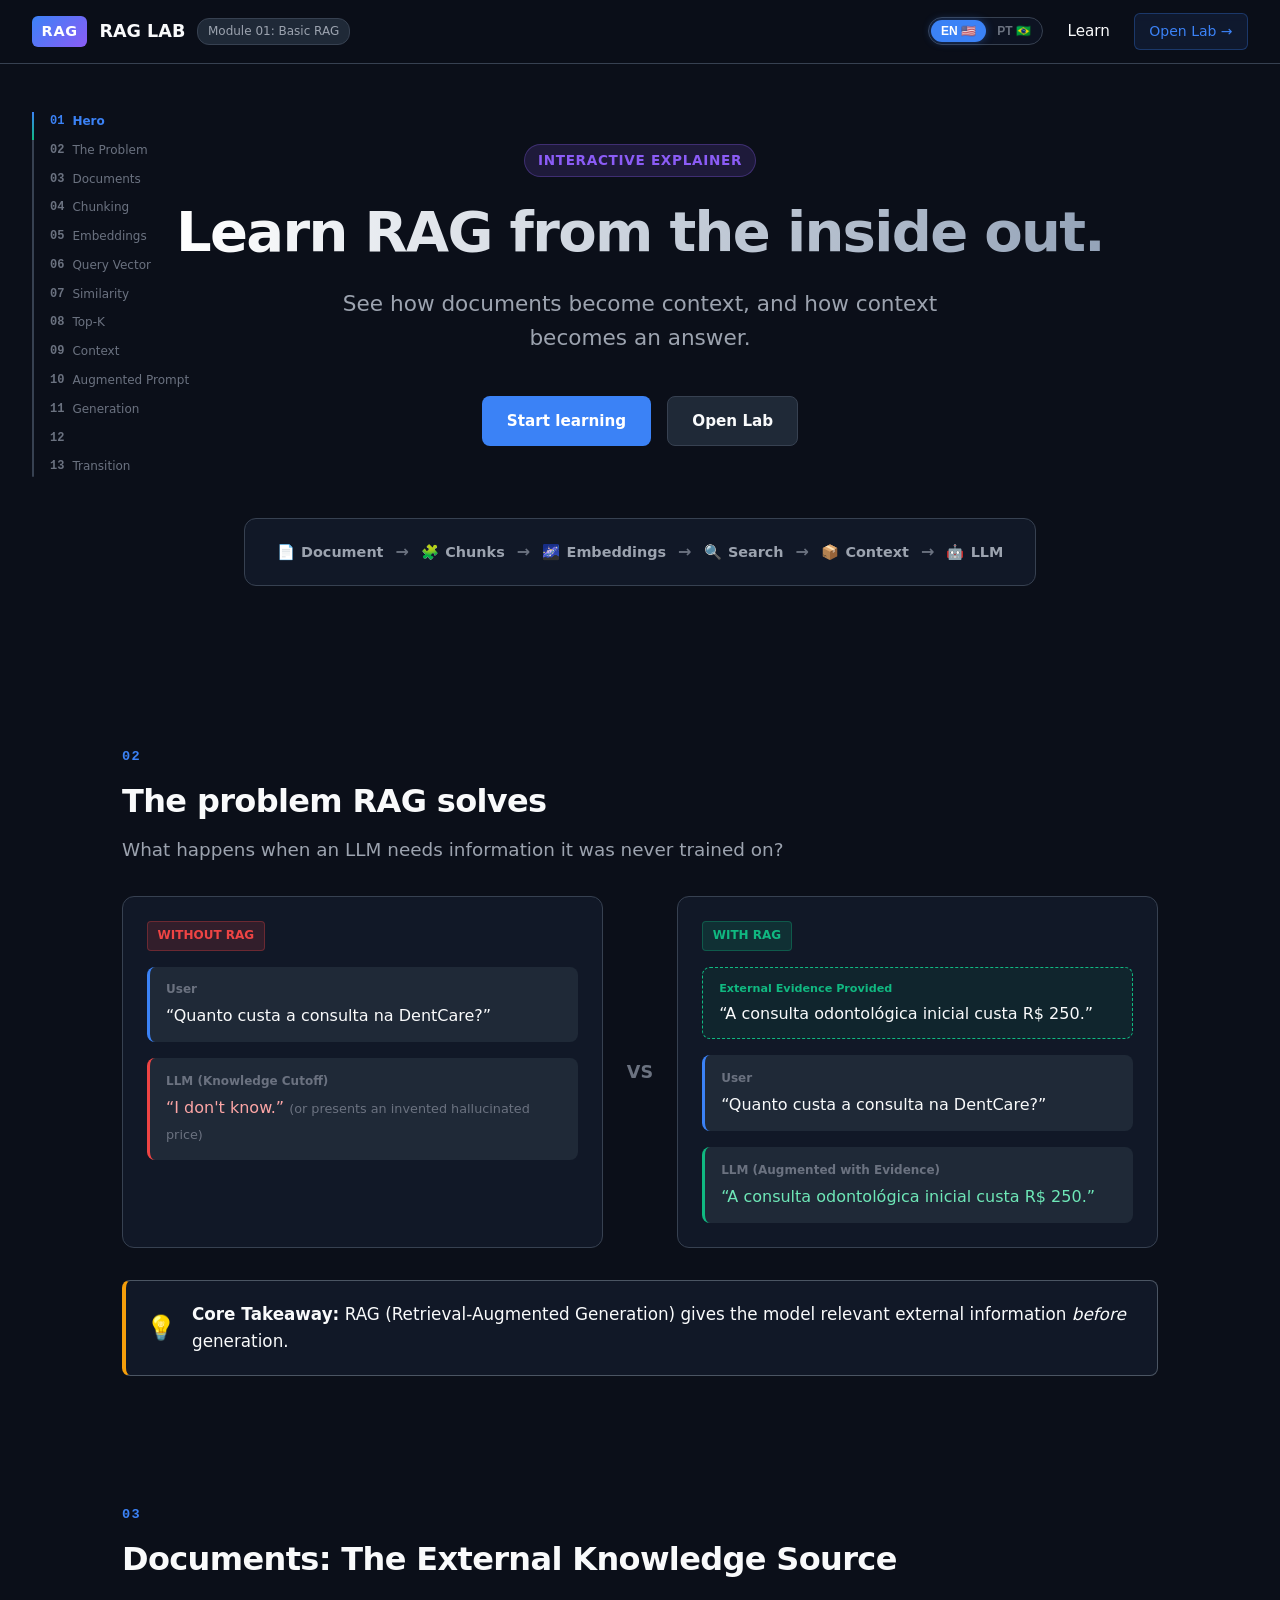
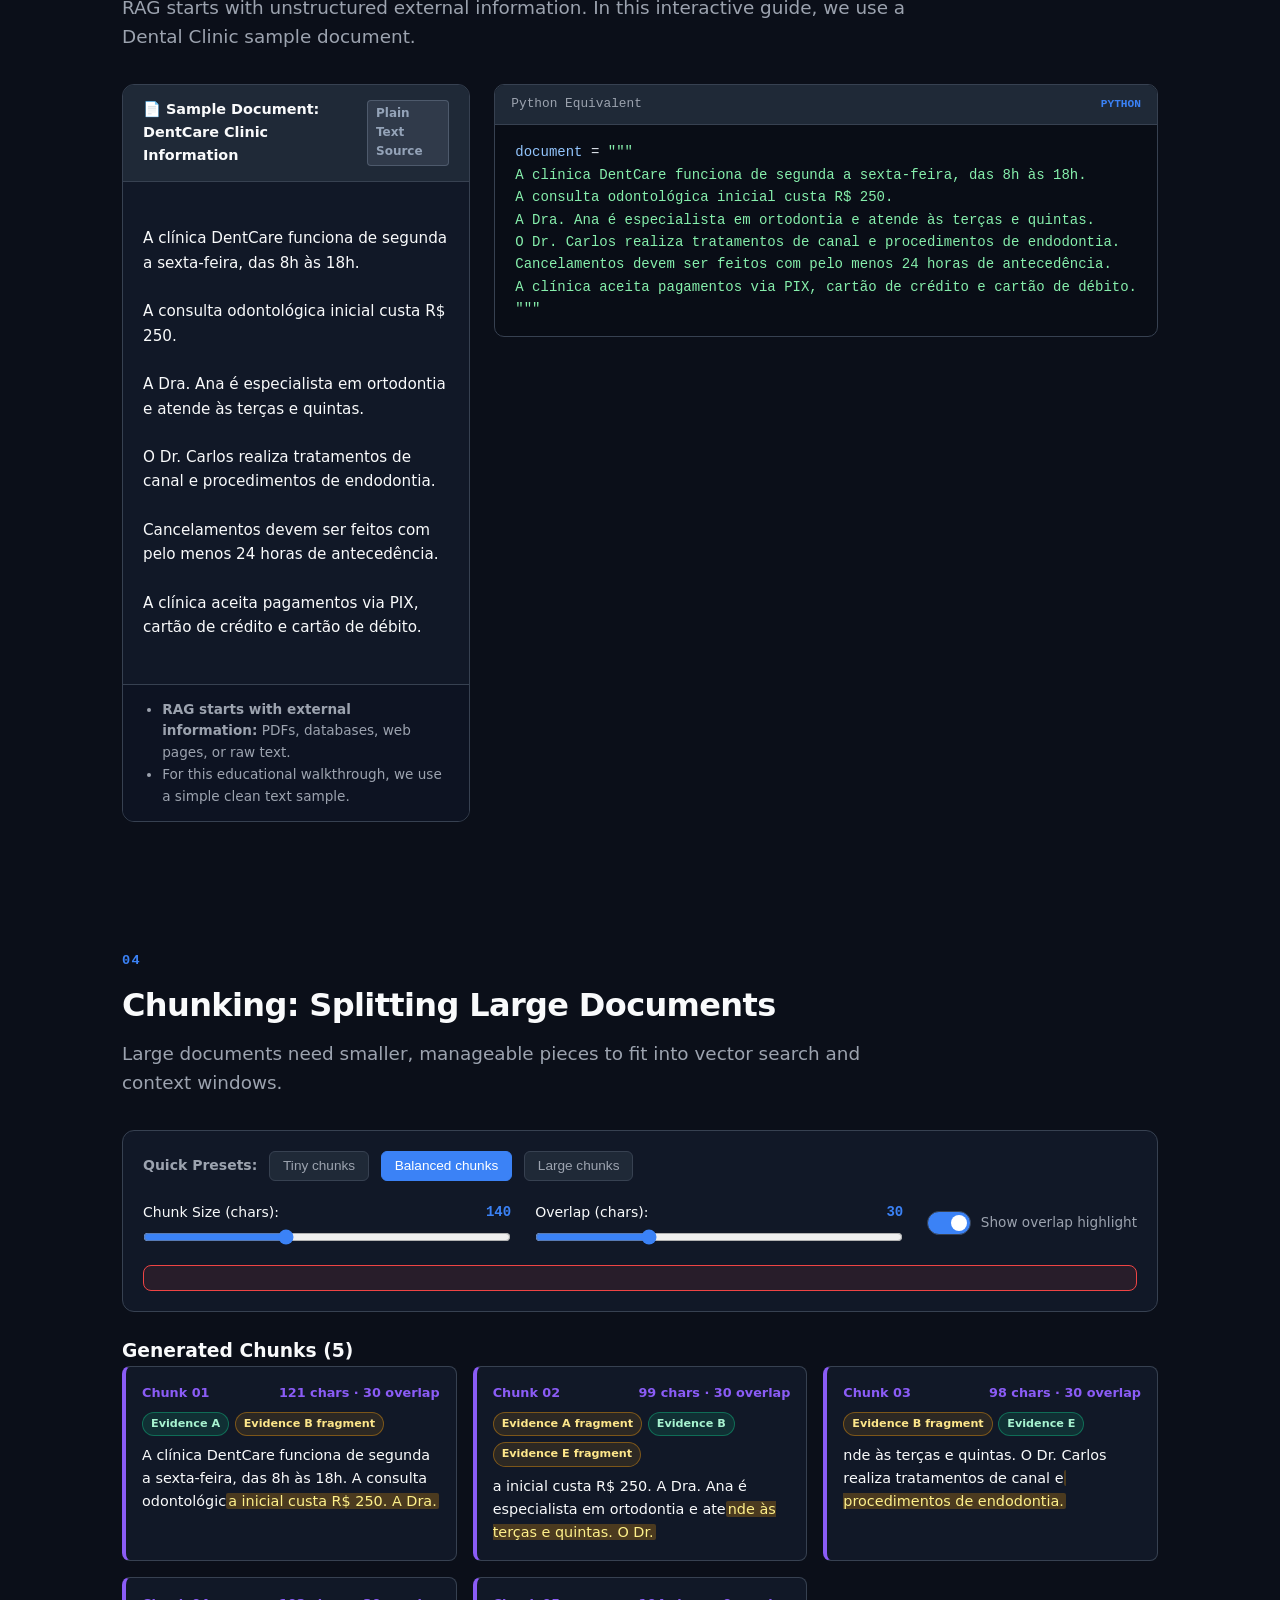
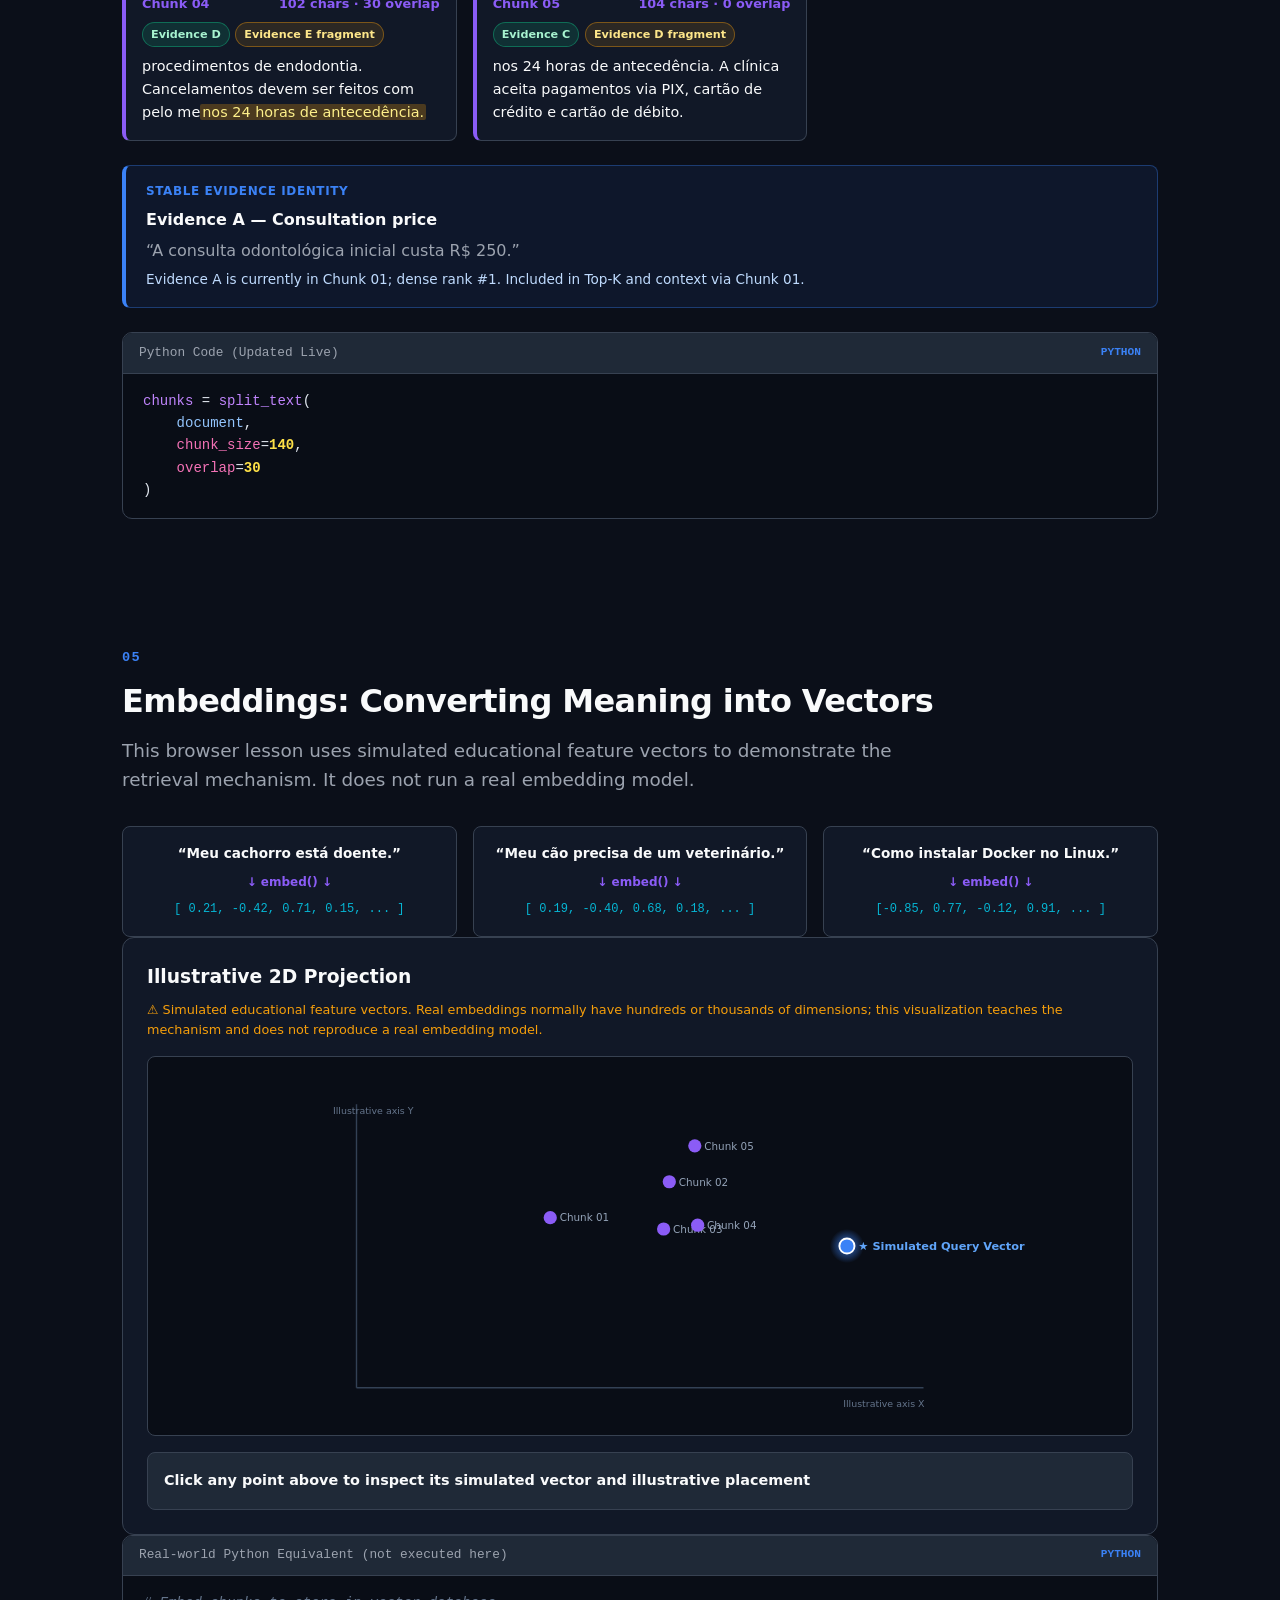
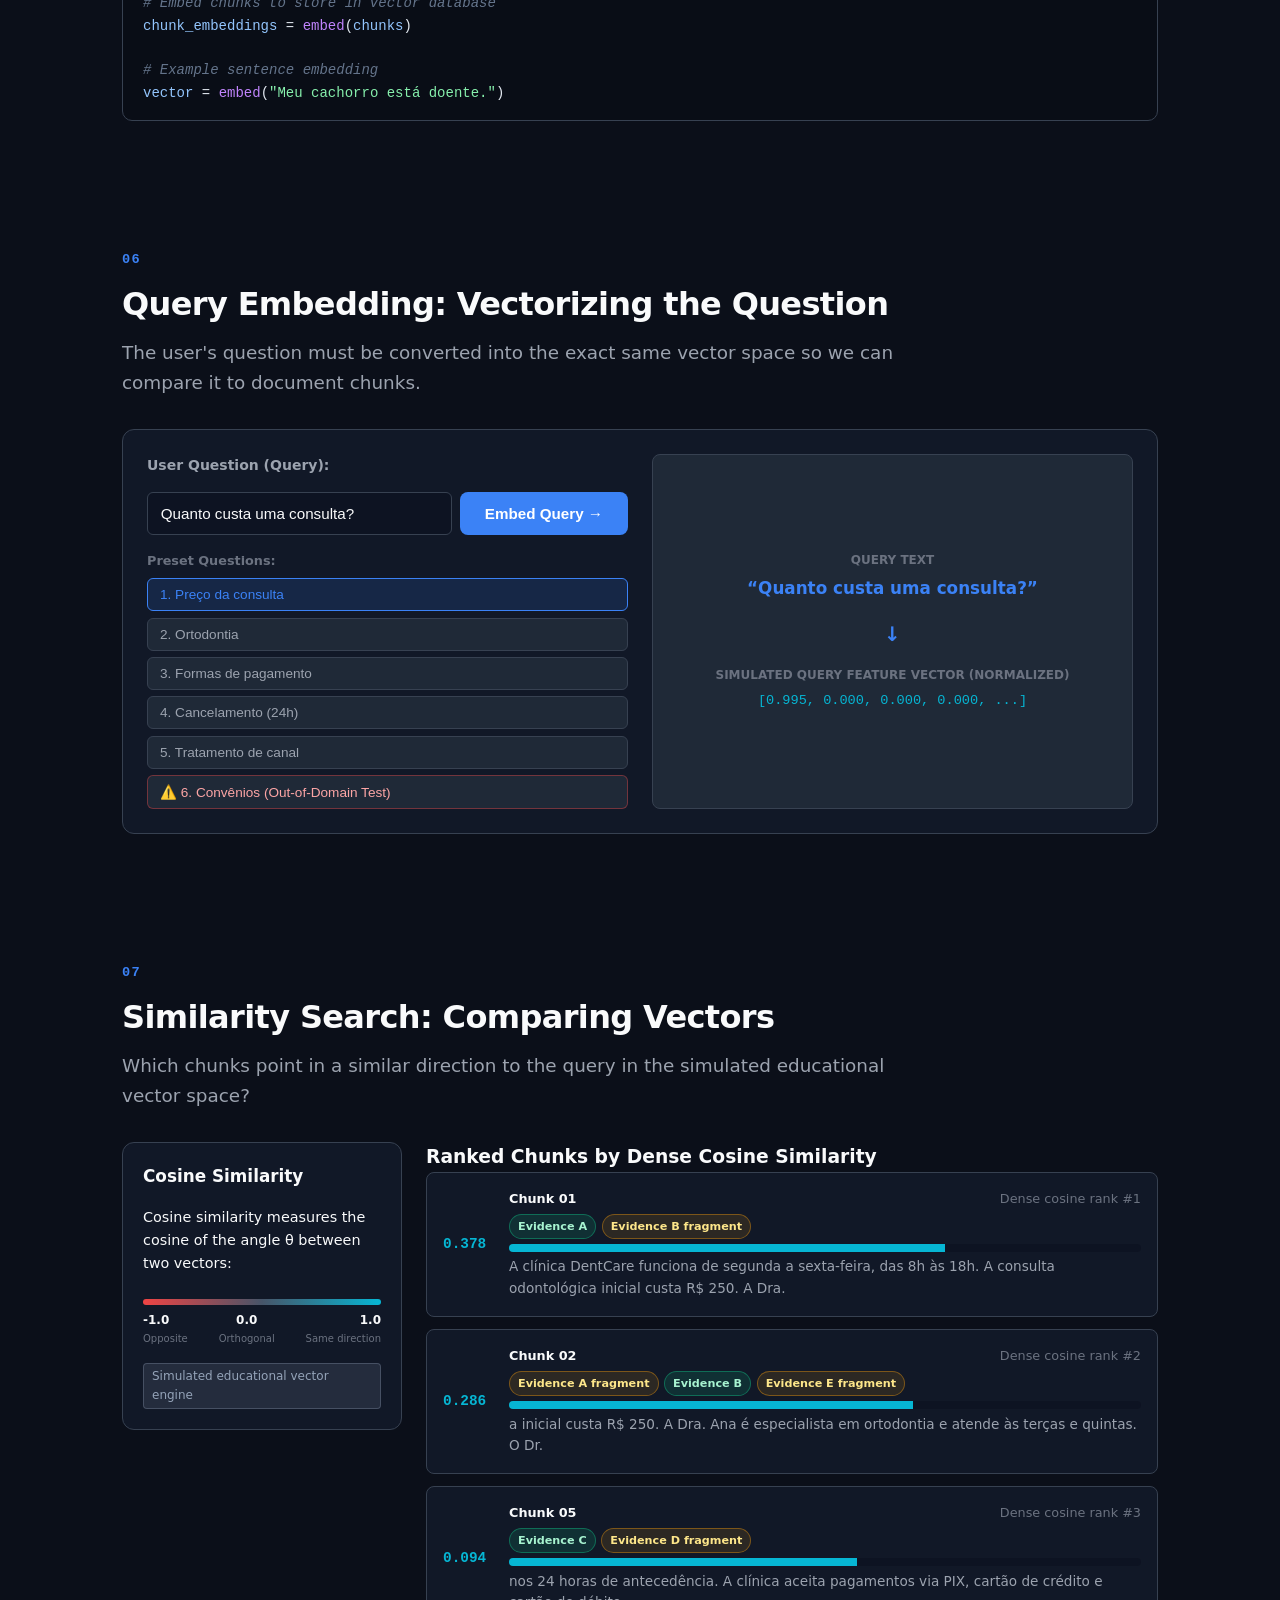
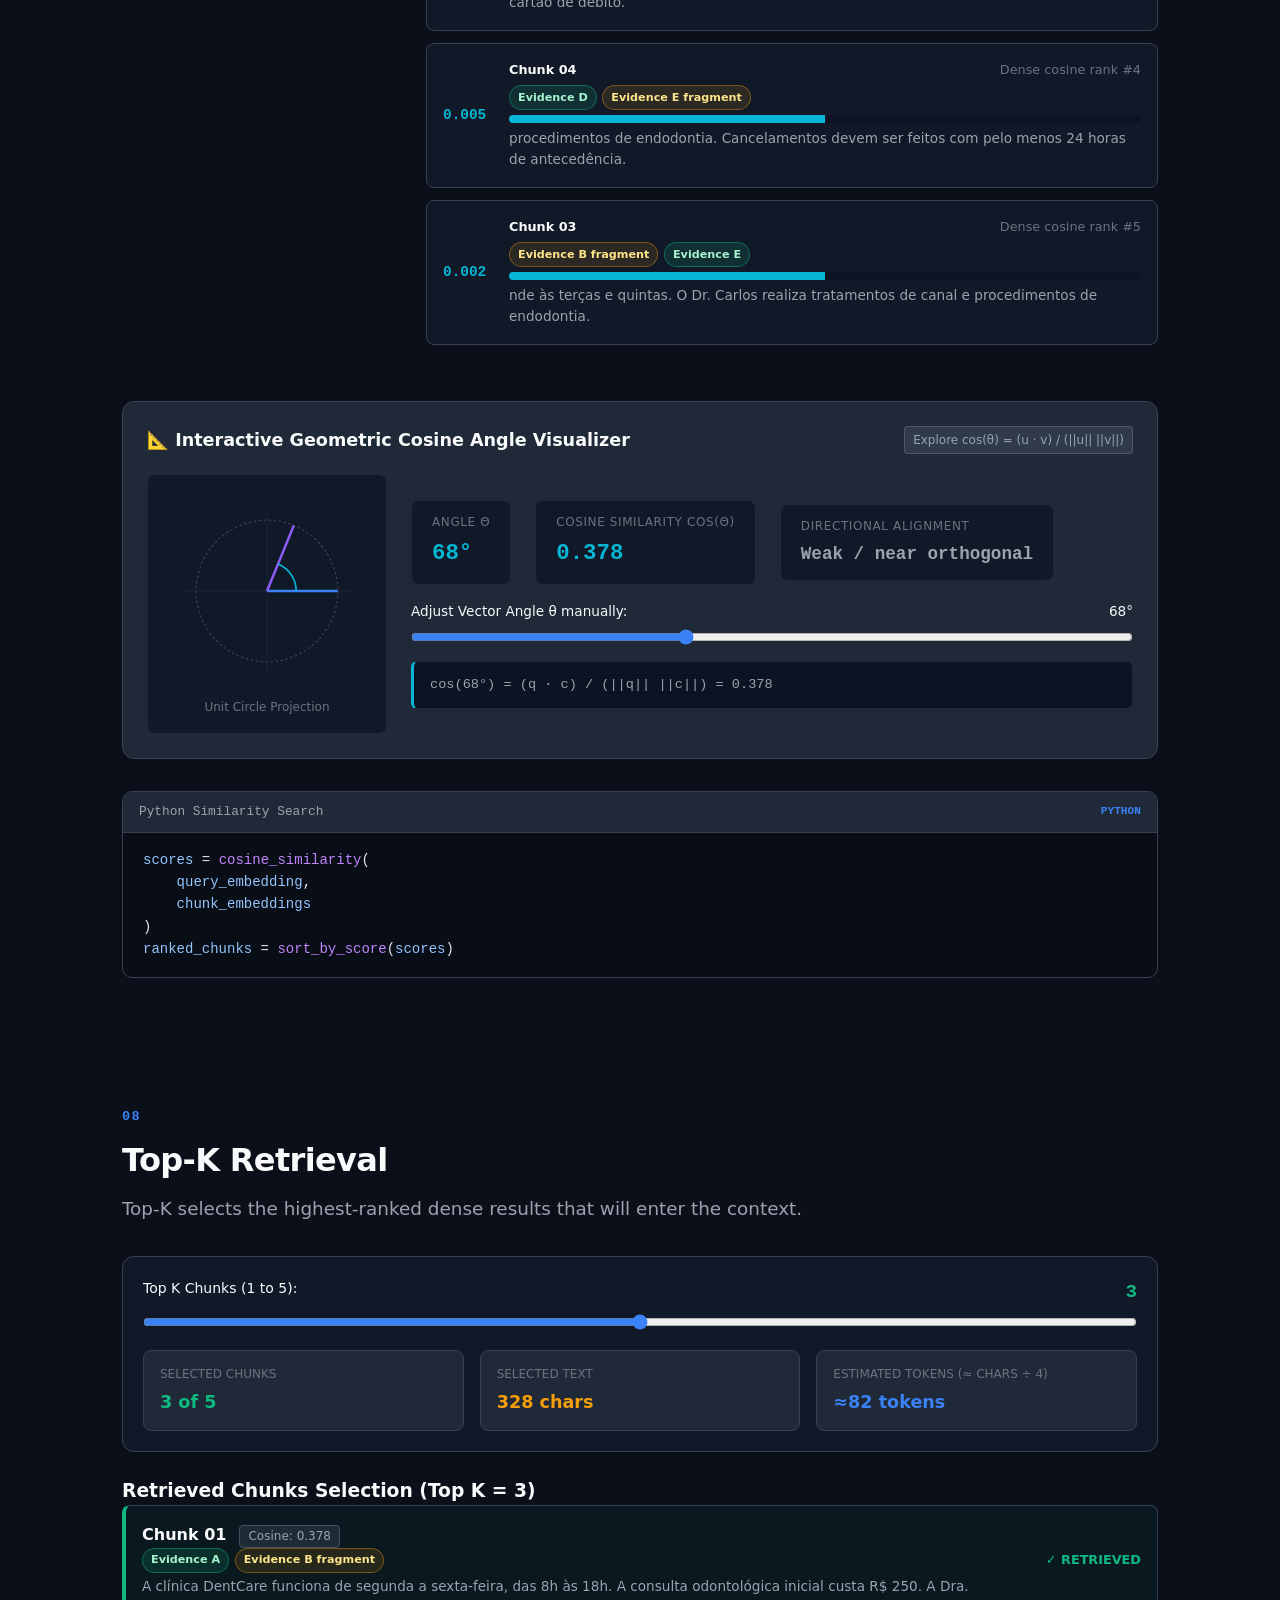
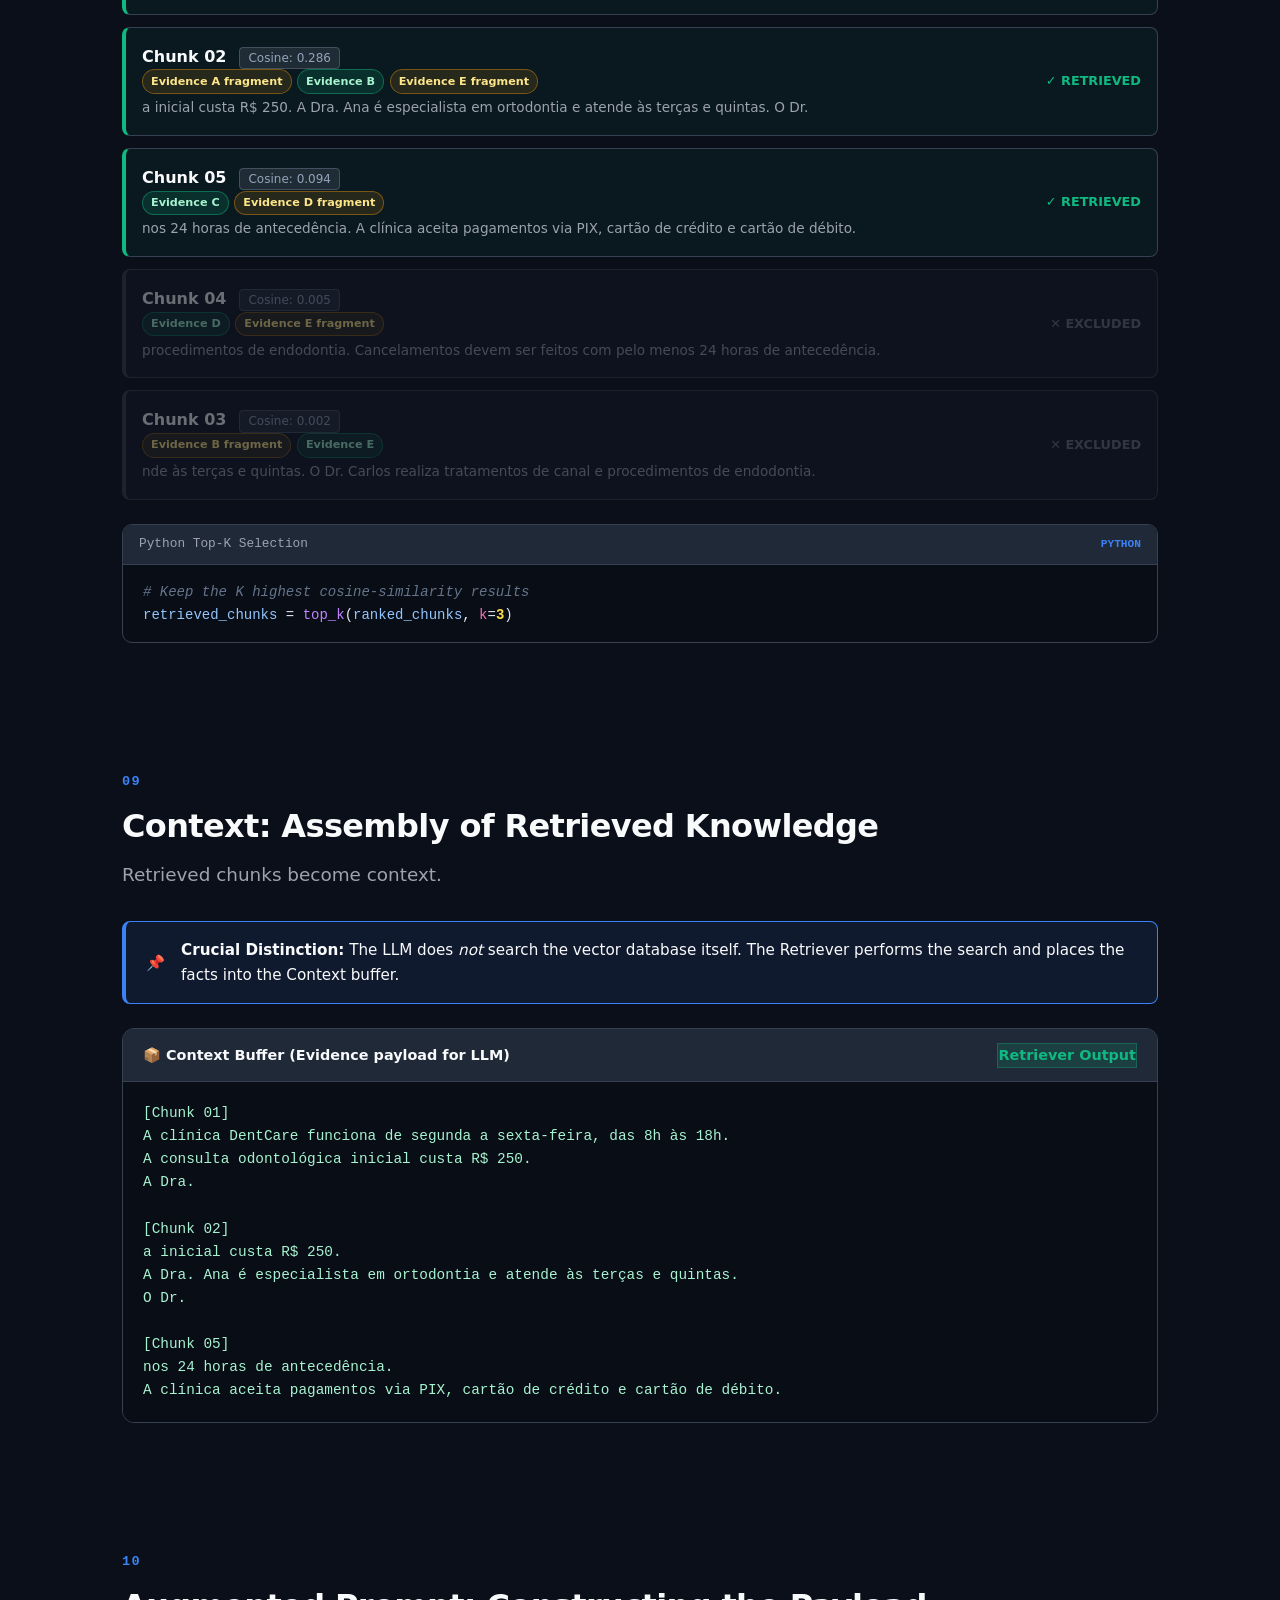
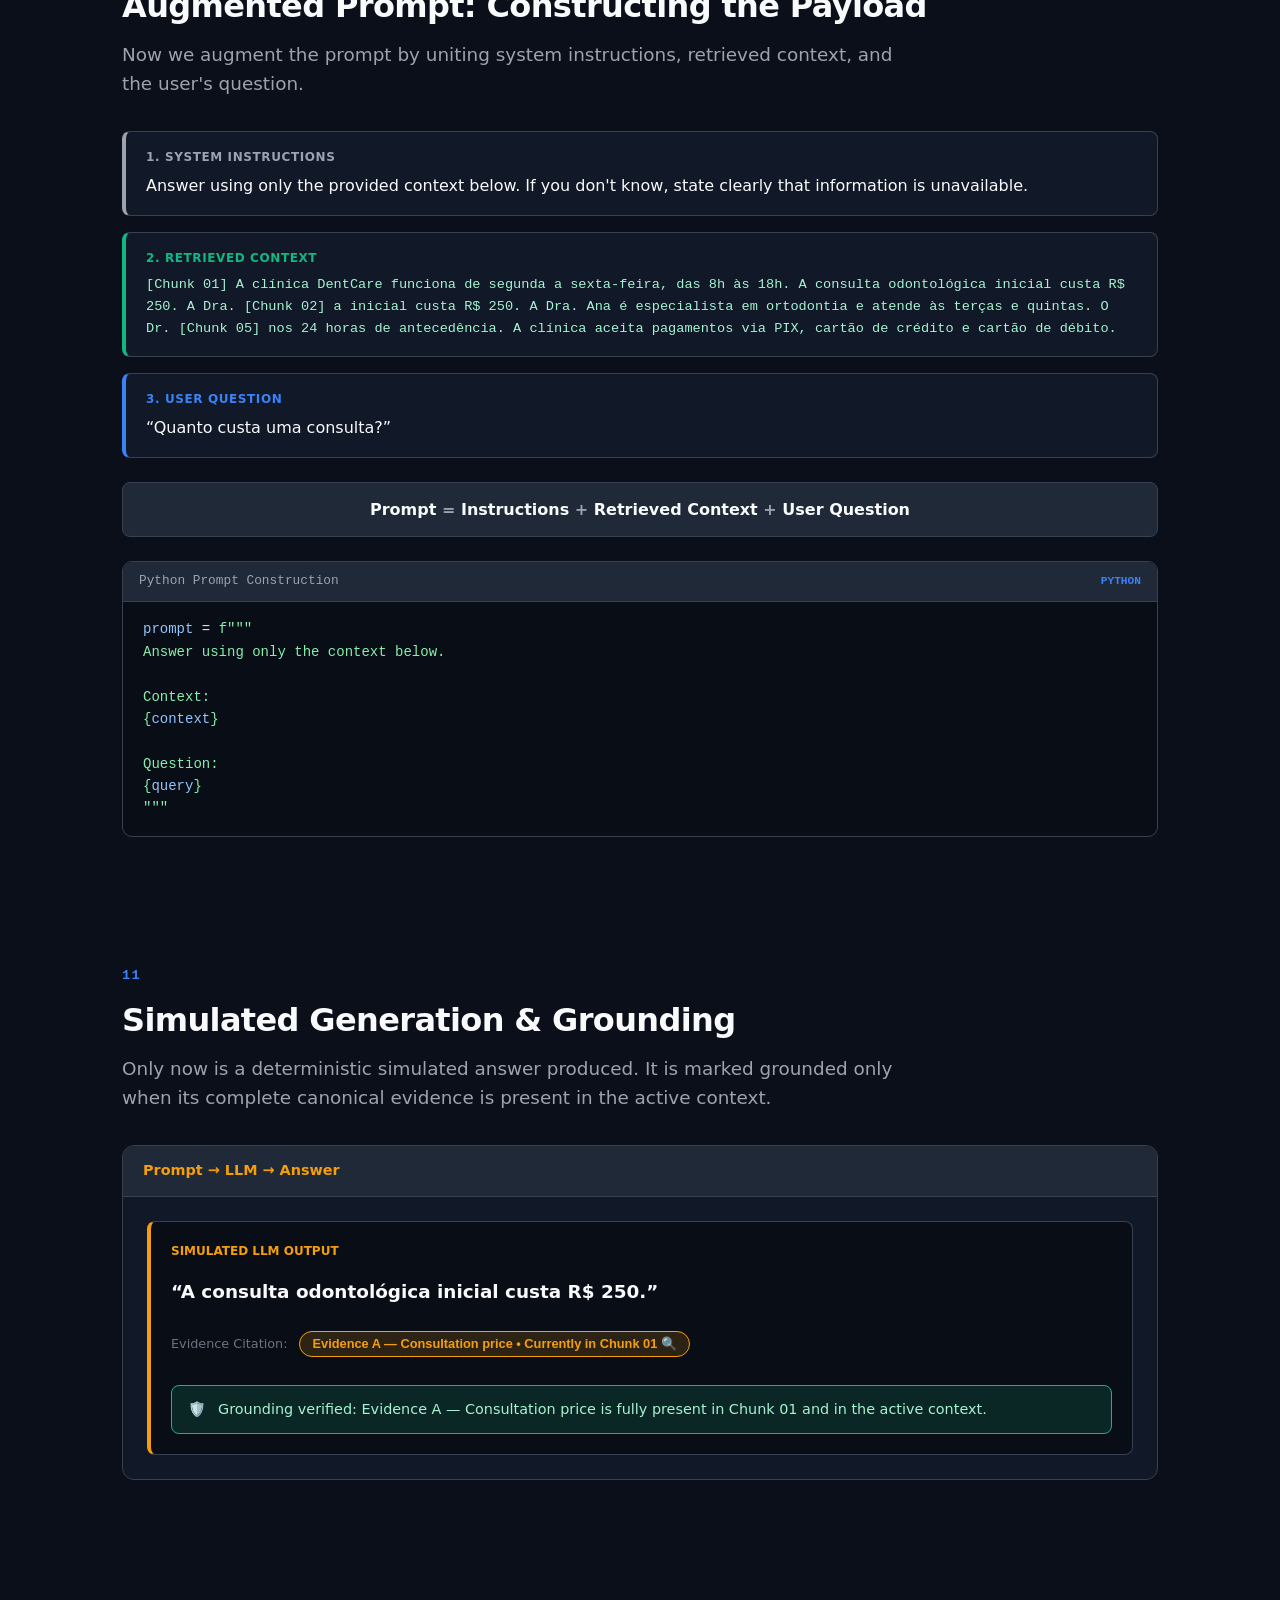
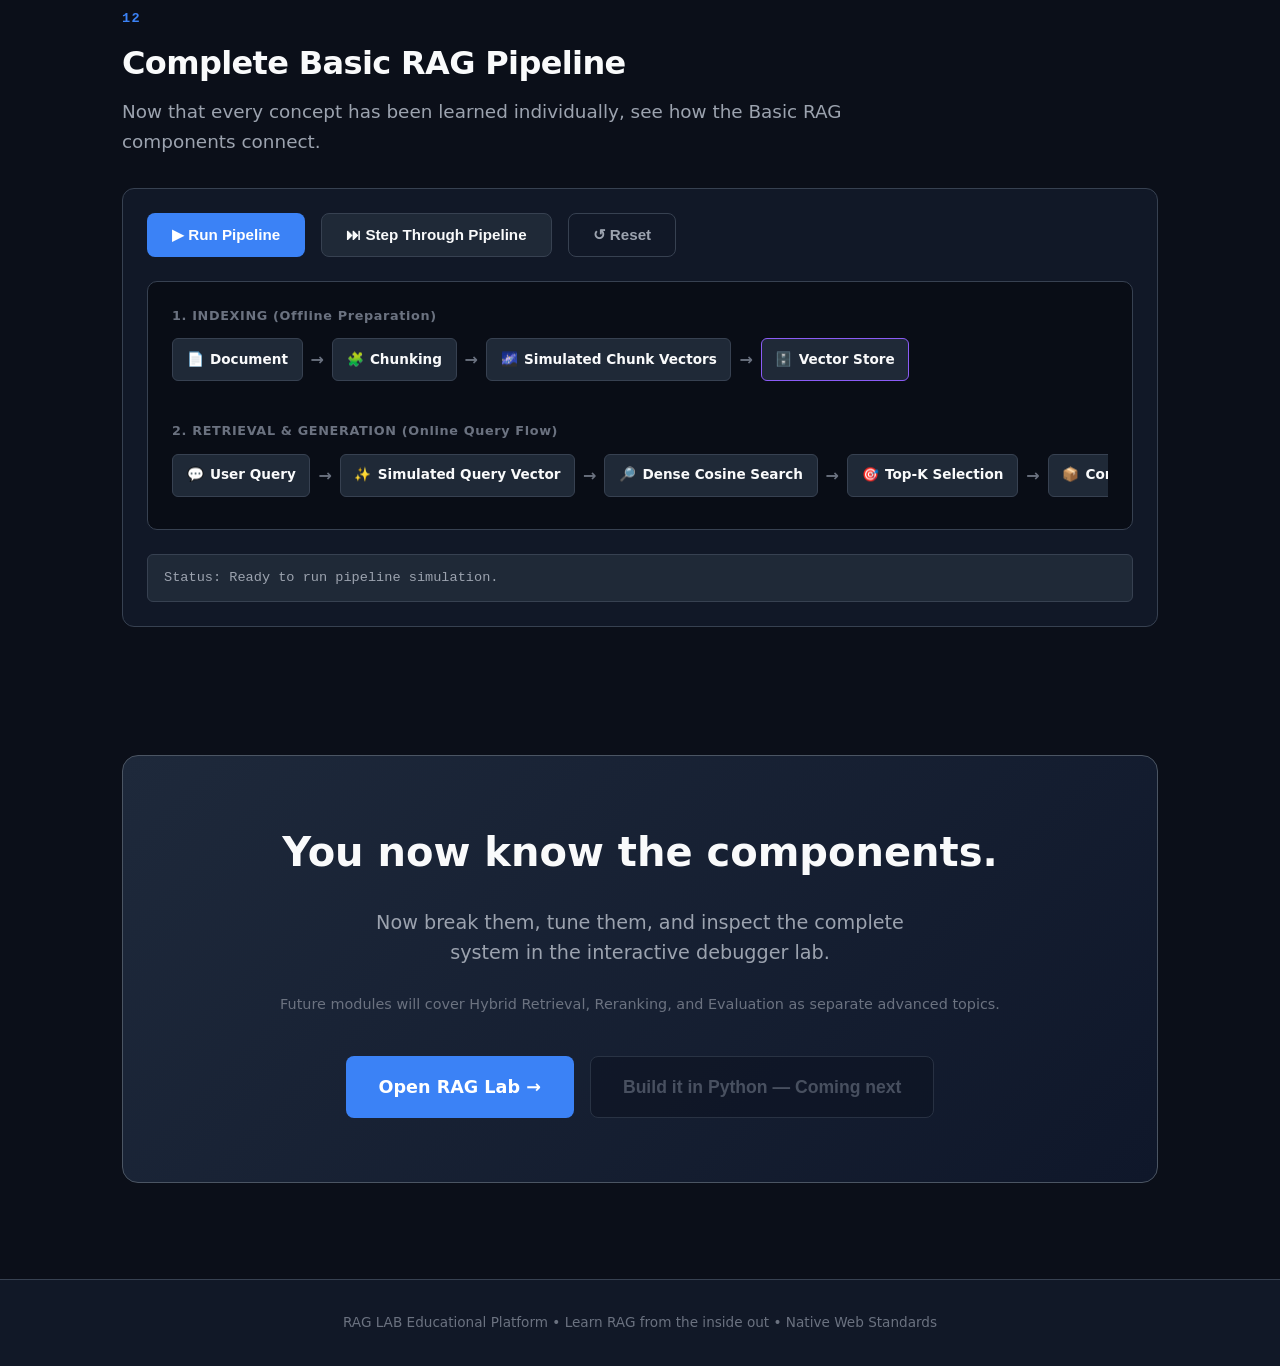
==== index.html @ 00829641 "v0.1" ====
<!DOCTYPE html>
<html lang="en">
<head>
  <meta charset="UTF-8">
  <meta name="viewport" content="width=device-width, initial-scale=1.0">
  <title>Learn RAG - Interactive Visual Textbook</title>
  <link rel="stylesheet" href="styles.css">
</head>
<body>
  <!-- Header / Navigation -->
  <header class="navbar">
    <div class="nav-container">
      <div class="nav-brand">
        <div class="brand-logo">RAG</div>
        <span class="brand-name">RAG LAB</span>
        <span class="module-badge">Module 01: Basic RAG</span>
      </div>
      <nav class="nav-links">
        <div class="lang-switcher" aria-label="Language Switcher">
          <button class="lang-btn active" id="lang-en" title="English" aria-pressed="true">EN 🇺🇸</button>
          <button class="lang-btn" id="lang-pt" title="Português" aria-pressed="false">PT 🇧🇷</button>
        </div>
        <a href="#hero" class="nav-link active">Learn</a>
        <a href="v1/index.html" class="nav-link nav-lab-btn">Open Lab →</a>
      </nav>
    </div>
  </header>

  <!-- Sticky Sidebar Progress Bar -->
  <aside class="sticky-progress" aria-label="Progresso da Leitura">
    <div class="progress-track">
      <div class="progress-fill" id="progress-fill"></div>
    </div>
    <ul class="progress-nav">
      <li><a href="#hero" data-section="hero" class="progress-dot"><span class="dot-num">01</span><span class="dot-label">Hero</span></a></li>
      <li><a href="#problem" data-section="problem" class="progress-dot"><span class="dot-num">02</span><span class="dot-label">The Problem</span></a></li>
      <li><a href="#documents" data-section="documents" class="progress-dot"><span class="dot-num">03</span><span class="dot-label">Documents</span></a></li>
      <li><a href="#chunking" data-section="chunking" class="progress-dot"><span class="dot-num">04</span><span class="dot-label">Chunking</span></a></li>
      <li><a href="#embeddings" data-section="embeddings" class="progress-dot"><span class="dot-num">05</span><span class="dot-label">Embeddings</span></a></li>
      <li><a href="#query-embedding" data-section="query-embedding" class="progress-dot"><span class="dot-num">06</span><span class="dot-label">Query Vector</span></a></li>
      <li><a href="#similarity" data-section="similarity" class="progress-dot"><span class="dot-num">07</span><span class="dot-label">Similarity</span></a></li>
      <li><a href="#top-k" data-section="top-k" class="progress-dot"><span class="dot-num">08</span><span class="dot-label">Top-K</span></a></li>
      <li><a href="#context" data-section="context" class="progress-dot"><span class="dot-num">09</span><span class="dot-label">Context</span></a></li>
      <li><a href="#prompt" data-section="prompt" class="progress-dot"><span class="dot-num">10</span><span class="dot-label">Augmented Prompt</span></a></li>
      <li><a href="#generation" data-section="generation" class="progress-dot"><span class="dot-num">11</span><span class="dot-label">Generation</span></a></li>
      <li><a href="#pipeline" data-section="pipeline" class="progress-dot"><span class="dot-num">12</span><span class="dot-label">Full Pipeline</span></a></li>
      <li><a href="#transition" data-section="transition" class="progress-dot"><span class="dot-num">13</span><span class="dot-label">Transition</span></a></li>
    </ul>
  </aside>

  <!-- Main Content Flow -->
  <main class="content-wrapper">

    <!-- 1. HERO -->
    <section id="hero" class="section hero-section">
      <div class="hero-content">
        <span class="section-tag">Interactive Explainer</span>
        <h1 class="hero-title">Learn RAG from the inside out.</h1>
        <p class="hero-subtitle">See how documents become context, and how context becomes an answer.</p>

        <div class="hero-actions">
          <a href="#problem" class="btn btn-primary">Start learning</a>
          <a href="v1/index.html" class="btn btn-secondary">Open Lab</a>
        </div>

        <!-- High-level flow preview -->
        <div class="hero-flow-preview">
          <div class="flow-step"><span class="step-icon">📄</span> Document</div>
          <div class="flow-arrow">→</div>
          <div class="flow-step"><span class="step-icon">🧩</span> Chunks</div>
          <div class="flow-arrow">→</div>
          <div class="flow-step"><span class="step-icon">🌌</span> Embeddings</div>
          <div class="flow-arrow">→</div>
          <div class="flow-step"><span class="step-icon">🔍</span> Search</div>
          <div class="flow-arrow">→</div>
          <div class="flow-step"><span class="step-icon">📦</span> Context</div>
          <div class="flow-arrow">→</div>
          <div class="flow-step"><span class="step-icon">🤖</span> LLM</div>
        </div>
      </div>
    </section>

    <!-- 2. THE PROBLEM RAG SOLVES -->
    <section id="problem" class="section">
      <div class="section-header">
        <span class="step-number">02</span>
        <h2>The problem RAG solves</h2>
        <p class="section-intro">What happens when an LLM needs information it was never trained on?</p>
      </div>

      <div class="interactive-comparison">
        <div class="comparison-card without-rag">
          <div class="card-badge badge-red">Without RAG</div>
          <div class="chat-bubble user-bubble">
            <span class="bubble-role">User</span>
            <p>“Quanto custa a consulta na DentCare?”</p>
          </div>
          <div class="chat-bubble ai-bubble error-state">
            <span class="bubble-role">LLM (Knowledge Cutoff)</span>
            <p>“I don't know.” <span class="subtext">(or presents an invented hallucinated price)</span></p>
          </div>
        </div>

        <div class="comparison-divider">VS</div>

        <div class="comparison-card with-rag">
          <div class="card-badge badge-green">With RAG</div>
          <div class="evidence-box">
            <span class="evidence-tag">External Evidence Provided</span>
            <p>“A consulta odontológica inicial custa R$ 250.”</p>
          </div>
          <div class="chat-bubble user-bubble">
            <span class="bubble-role">User</span>
            <p>“Quanto custa a consulta na DentCare?”</p>
          </div>
          <div class="chat-bubble ai-bubble success-state">
            <span class="bubble-role">LLM (Augmented with Evidence)</span>
            <p>“A consulta odontológica inicial custa R$ 250.”</p>
          </div>
        </div>
      </div>

      <div class="takeaway-banner">
        <span class="takeaway-icon">💡</span>
        <p><strong>Core Takeaway:</strong> RAG (Retrieval-Augmented Generation) gives the model relevant external information <em>before</em> generation.</p>
      </div>
    </section>

    <!-- 3. DOCUMENTS -->
    <section id="documents" class="section">
      <div class="section-header">
        <span class="step-number">03</span>
        <h2>Documents: The External Knowledge Source</h2>
        <p class="section-intro">RAG starts with unstructured external information. In this interactive guide, we use a Dental Clinic sample document.</p>
      </div>

      <div class="documents-layout">
        <div class="doc-viewer-card">
          <div class="card-header">
            <span class="card-title">📄 Sample Document: DentCare Clinic Information</span>
            <span class="badge-neutral">Plain Text Source</span>
          </div>
          <div class="doc-body" id="raw-doc-text">
A clínica DentCare funciona de segunda a sexta-feira, das 8h às 18h.

A consulta odontológica inicial custa R$ 250.

A Dra. Ana é especialista em ortodontia e atende às terças e quintas.

O Dr. Carlos realiza tratamentos de canal e procedimentos de endodontia.

Cancelamentos devem ser feitos com pelo menos 24 horas de antecedência.

A clínica aceita pagamentos via PIX, cartão de crédito e cartão de débito.
          </div>
          <div class="doc-footer-notes">
            <ul>
              <li><strong>RAG starts with external information:</strong> PDFs, databases, web pages, or raw text.</li>
              <li>For this educational walkthrough, we use a simple clean text sample.</li>
            </ul>
          </div>
        </div>

        <div class="code-column">
          <div class="code-card">
            <div class="code-header">
              <span>Python Equivalent</span>
              <span class="code-lang">python</span>
            </div>
            <pre class="code-content"><code><span class="code-var">document</span> = <span class="code-str">"""
A clínica DentCare funciona de segunda a sexta-feira, das 8h às 18h.
A consulta odontológica inicial custa R$ 250.
A Dra. Ana é especialista em ortodontia e atende às terças e quintas.
O Dr. Carlos realiza tratamentos de canal e procedimentos de endodontia.
Cancelamentos devem ser feitos com pelo menos 24 horas de antecedência.
A clínica aceita pagamentos via PIX, cartão de crédito e cartão de débito.
"""</span></code></pre>
          </div>
        </div>
      </div>
    </section>

    <!-- 4. CHUNKING -->
    <section id="chunking" class="section">
      <div class="section-header">
        <span class="step-number">04</span>
        <h2>Chunking: Splitting Large Documents</h2>
        <p class="section-intro">Large documents need smaller, manageable pieces to fit into vector search and context windows.</p>
      </div>

      <div class="interactive-playground">
        <div class="controls-panel">
          <div class="presets-row">
            <span class="control-label">Quick Presets:</span>
            <button class="preset-btn" id="preset-tiny">Tiny chunks</button>
            <button class="preset-btn active" id="preset-balanced">Balanced chunks</button>
            <button class="preset-btn" id="preset-large">Large chunks</button>
          </div>

          <div class="sliders-grid">
            <div class="slider-group">
              <div class="slider-header">
                <label for="slider-chunk-size">Chunk Size (chars):</label>
                <span class="slider-val" id="val-chunk-size">140</span>
              </div>
              <input type="range" id="slider-chunk-size" min="40" max="300" step="10" value="140">
            </div>

            <div class="slider-group">
              <div class="slider-header">
                <label for="slider-overlap">Overlap (chars):</label>
                <span class="slider-val" id="val-overlap">30</span>
              </div>
              <input type="range" id="slider-overlap" min="0" max="100" step="5" value="30">
            </div>

            <div class="toggle-group">
              <label class="toggle-switch">
                <input type="checkbox" id="toggle-overlap" checked>
                <span class="toggle-slider"></span>
              </label>
              <label class="toggle-label" for="toggle-overlap">Show overlap highlight</label>
            </div>
          </div>

          <div id="chunk-warning-box" class="warning-banner hidden"></div>
        </div>

        <div class="visual-output-area">
          <h3>Generated Chunks (<span id="chunk-count-badge">0</span>)</h3>
          <div class="chunks-container" id="chunks-visual-list"></div>
        </div>

        <div class="evidence-registry-card">
          <span class="evidence-registry-label">Stable evidence identity</span>
          <strong>Evidence A — Consultation price</strong>
          <p>“A consulta odontológica inicial custa R$ 250.”</p>
          <span class="evidence-registry-status" id="evidence-a-status" aria-live="polite">Resolving current chunk and retrieval status…</span>
        </div>

        <div class="code-card">
          <div class="code-header">
            <span>Python Code (Updated Live)</span>
            <span class="code-lang">python</span>
          </div>
          <pre class="code-content"><code><span class="code-func">chunks</span> = <span class="code-func">split_text</span>(
    <span class="code-var">document</span>,
    <span class="code-kw">chunk_size</span>=<span class="code-num" id="py-chunk-size">140</span>,
    <span class="code-kw">overlap</span>=<span class="code-num" id="py-overlap">30</span>
)</code></pre>
        </div>
      </div>
    </section>

    <!-- 5. EMBEDDINGS -->
    <section id="embeddings" class="section">
      <div class="section-header">
        <span class="step-number">05</span>
        <h2>Embeddings: Converting Meaning into Vectors</h2>
        <p class="section-intro">This browser lesson uses simulated educational feature vectors to demonstrate the retrieval mechanism. It does not run a real embedding model.</p>
      </div>

      <div class="embeddings-interactive">
        <div class="concept-transformation">
          <div class="text-vector-card">
            <span class="sentence-text">“Meu cachorro está doente.”</span>
            <span class="transform-arrow">↓ embed() ↓</span>
            <span class="vector-preview">[ 0.21, -0.42, 0.71, 0.15, ... ]</span>
          </div>
          <div class="text-vector-card">
            <span class="sentence-text">“Meu cão precisa de um veterinário.”</span>
            <span class="transform-arrow">↓ embed() ↓</span>
            <span class="vector-preview">[ 0.19, -0.40, 0.68, 0.18, ... ]</span>
          </div>
          <div class="text-vector-card">
            <span class="sentence-text">“Como instalar Docker no Linux.”</span>
            <span class="transform-arrow">↓ embed() ↓</span>
            <span class="vector-preview">[-0.85,  0.77, -0.12, 0.91, ... ]</span>
          </div>
        </div>

        <div class="vector-space-wrapper">
          <div class="vector-space-header">
            <h3>Illustrative 2D Projection</h3>
            <span class="teaching-note">⚠️ Simulated educational feature vectors. Real embeddings normally have hundreds or thousands of dimensions; this visualization teaches the mechanism and does not reproduce a real embedding model.</span>
          </div>

          <div class="vector-space-canvas-container">
            <svg id="vector-space-svg" viewBox="0 0 700 400" preserveAspectRatio="xMidYMid meet"></svg>
            <div id="vector-space-tooltip" class="tooltip hidden"></div>
          </div>

          <div id="embedding-inspector" class="inspector-card">
            <h4>Click any point above to inspect its simulated vector and illustrative placement</h4>
          </div>
        </div>

        <div class="code-card">
          <div class="code-header">
            <span>Real-world Python Equivalent (not executed here)</span>
            <span class="code-lang">python</span>
          </div>
          <pre class="code-content"><code><span class="code-comment"># Embed chunks to store in vector database</span>
<span class="code-var">chunk_embeddings</span> = <span class="code-func">embed</span>(<span class="code-var">chunks</span>)

<span class="code-comment"># Example sentence embedding</span>
<span class="code-var">vector</span> = <span class="code-func">embed</span>(<span class="code-str">"Meu cachorro está doente."</span>)</code></pre>
        </div>
      </div>
    </section>

    <!-- 6. QUERY EMBEDDING -->
    <section id="query-embedding" class="section">
      <div class="section-header">
        <span class="step-number">06</span>
        <h2>Query Embedding: Vectorizing the Question</h2>
        <p class="section-intro">The user's question must be converted into the exact same vector space so we can compare it to document chunks.</p>
      </div>

      <div class="query-vectorizer-box">
        <div class="query-input-panel">
          <label for="user-query-input" class="control-label">User Question (Query):</label>
          <div class="input-with-button">
            <input type="text" id="user-query-input" value="Quanto custa uma consulta?" placeholder="Type or choose a question...">
            <button id="btn-vectorize-query" class="btn btn-blue">Embed Query →</button>
          </div>

          <div class="query-presets">
            <span class="presets-label">Preset Questions:</span>
            <button class="q-preset-btn active" data-q="Quanto custa uma consulta?">1. Preço da consulta</button>
            <button class="q-preset-btn" data-q="Quem atende ortodontia?">2. Ortodontia</button>
            <button class="q-preset-btn" data-q="Quais formas de pagamento são aceitas?">3. Formas de pagamento</button>
            <button class="q-preset-btn" data-q="Quando posso cancelar?">4. Cancelamento (24h)</button>
            <button class="q-preset-btn" data-q="Quem realiza tratamento de canal?">5. Tratamento de canal</button>
            <button class="q-preset-btn" data-q="A clínica aceita convênio Unimed?" style="border-color: rgba(239, 68, 68, 0.4); color: #fca5a5;">⚠️ 6. Convênios (Out-of-Domain Test)</button>
          </div>
        </div>

        <div class="query-transform-flow">
          <div class="query-box">
            <span class="q-label">Query Text</span>
            <span class="q-text" id="display-query-text">“Quanto custa uma consulta?”</span>
          </div>
          <div class="arrow-down">↓</div>
          <div class="vector-box">
            <span class="q-label">Simulated Query Feature Vector (Normalized)</span>
            <span class="q-vector" id="display-query-vector">[0.78, 0.12, -0.45, 0.88, ...]</span>
          </div>
        </div>
      </div>
    </section>

    <!-- 7. SIMILARITY SEARCH -->
    <section id="similarity" class="section">
      <div class="section-header">
        <span class="step-number">07</span>
        <h2>Similarity Search: Comparing Vectors</h2>
        <p class="section-intro">Which chunks point in a similar direction to the query in the simulated educational vector space?</p>
      </div>

      <div class="similarity-layout">
        <div class="sim-sidebar">
          <div class="concept-explainer-card">
            <h3>Cosine Similarity</h3>
            <p>Cosine similarity measures the cosine of the angle θ between two vectors:</p>
            <div class="sim-scale">
              <div class="scale-bar"></div>
              <div class="scale-labels">
                <span><strong>-1.0</strong><small>Opposite</small></span>
                <span><strong>0.0</strong><small>Orthogonal</small></span>
                <span><strong>1.0</strong><small>Same direction</small></span>
              </div>
            </div>
            <span class="badge-neutral">Simulated educational vector engine</span>
          </div>
        </div>

        <div class="sim-main-results">
          <h3>Ranked Chunks by Dense Cosine Similarity</h3>
          <div class="ranking-list" id="similarity-ranking-list"></div>
        </div>
      </div>

      <!-- INTERACTIVE COSINE ANGLE VISUALIZER -->
      <div class="angle-visualizer-card">
        <div class="angle-viz-header">
          <h4>📐 Interactive Geometric Cosine Angle Visualizer</h4>
          <span class="badge-neutral">Explore cos(θ) = (u · v) / (||u|| ||v||)</span>
        </div>

        <div class="angle-viz-grid">
          <div class="angle-canvas-wrapper">
            <svg id="angle-circle-svg" viewBox="-120 -120 240 240"></svg>
            <span style="font-size:0.75rem; color:var(--text-muted); margin-top:0.4rem;">Unit Circle Projection</span>
          </div>

          <div class="angle-details-panel">
            <div class="angle-readout-row">
              <div class="angle-metric">
                <span class="angle-metric-label">Angle θ</span>
                <span class="angle-metric-val" id="angle-deg-val">24.5°</span>
              </div>
              <div class="angle-metric">
                <span class="angle-metric-label">Cosine Similarity cos(θ)</span>
                <span class="angle-metric-val" id="angle-cos-val">0.910</span>
              </div>
              <div class="angle-metric">
                <span class="angle-metric-label">Directional Alignment</span>
                <span class="angle-metric-val" id="angle-semantic-status" style="color:var(--color-context); font-size:1.1rem;">Strong Alignment</span>
              </div>
            </div>

            <div class="angle-slider-group">
              <div style="display:flex; justify-content:space-between; font-size:0.85rem;">
                <label for="slider-angle-adjust">Adjust Vector Angle θ manually:</label>
                <span id="label-angle-slider">24.5°</span>
              </div>
              <input type="range" id="slider-angle-adjust" min="0" max="180" step="1" value="25">
            </div>

            <div class="angle-formula-box" id="angle-formula-text">
              cos(θ) = (q · c) / (||q|| ||c||)
            </div>
          </div>
        </div>
      </div>

      <div class="code-card">
        <div class="code-header">
          <span>Python Similarity Search</span>
          <span class="code-lang">python</span>
        </div>
        <pre class="code-content"><code><span class="code-var">scores</span> = <span class="code-func">cosine_similarity</span>(
    <span class="code-var">query_embedding</span>,
    <span class="code-var">chunk_embeddings</span>
)
<span class="code-var">ranked_chunks</span> = <span class="code-func">sort_by_score</span>(<span class="code-var">scores</span>)</code></pre>
      </div>
    </section>

    <!-- 8. TOP-K RETRIEVAL -->
    <section id="top-k" class="section">
      <div class="section-header">
        <span class="step-number">08</span>
        <h2>Top-K Retrieval</h2>
        <p class="section-intro">Top-K selects the highest-ranked dense results that will enter the context.</p>
      </div>

      <div class="top-k-interactive">
        <div class="top-k-controls">
          <div class="slider-group">
            <div class="slider-header">
              <label for="slider-top-k">Top K Chunks (1 to 5):</label>
              <span class="slider-val val-highlight" id="val-top-k">3</span>
            </div>
            <input type="range" id="slider-top-k" min="1" max="5" step="1" value="3">
          </div>

          <div class="metrics-row">
            <div class="metric-card">
              <span class="metric-label">Selected Chunks</span>
              <span class="metric-value color-green" id="metric-selected-chunks">3 of 4</span>
            </div>
            <div class="metric-card">
              <span class="metric-label">Selected Text</span>
              <span class="metric-value color-amber" id="metric-context-chars">0 chars</span>
            </div>
            <div class="metric-card">
              <span class="metric-label">Estimated Tokens (≈ chars ÷ 4)</span>
              <span class="metric-value color-blue" id="metric-tokens">≈0 tokens</span>
            </div>
          </div>
        </div>

        <div class="retrieved-selection-view">
          <h3>Retrieved Chunks Selection (Top K = <span id="top-k-badge">3</span>)</h3>
          <div class="topk-list-container" id="topk-visual-list"></div>
        </div>

        <div class="code-card">
          <div class="code-header">
            <span>Python Top-K Selection</span>
            <span class="code-lang">python</span>
          </div>
          <pre class="code-content"><code><span class="code-comment"># Keep the K highest cosine-similarity results</span>
<span class="code-var">retrieved_chunks</span> = <span class="code-func">top_k</span>(<span class="code-var">ranked_chunks</span>, <span class="code-kw">k</span>=<span class="code-num" id="py-top-k">3</span>)</code></pre>
        </div>
      </div>
    </section>

    <!-- 9. CONTEXT -->
    <section id="context" class="section">
      <div class="section-header">
        <span class="step-number">09</span>
        <h2>Context: Assembly of Retrieved Knowledge</h2>
        <p class="section-intro">Retrieved chunks become context.</p>
      </div>

      <div class="context-assembly-layout">
        <div class="important-note-card">
          <span class="note-icon">📌</span>
          <p><strong>Crucial Distinction:</strong> The LLM does <em>not</em> search the vector database itself. The Retriever performs the search and places the facts into the Context buffer.</p>
        </div>

        <div class="context-buffer-card">
          <div class="card-header">
            <span>📦 Context Buffer (Evidence payload for LLM)</span>
            <span class="badge-green">Retriever Output</span>
          </div>
          <div class="context-body" id="context-buffer-output"></div>
        </div>
      </div>
    </section>

    <!-- 10. AUGMENTED PROMPT -->
    <section id="prompt" class="section">
      <div class="section-header">
        <span class="step-number">10</span>
        <h2>Augmented Prompt: Constructing the Payload</h2>
        <p class="section-intro">Now we augment the prompt by uniting system instructions, retrieved context, and the user's question.</p>
      </div>

      <div class="prompt-builder-view">
        <div class="prompt-blocks-container">
          <div class="prompt-block block-system">
            <span class="block-label">1. SYSTEM INSTRUCTIONS</span>
            <p>Answer using only the provided context below. If you don't know, state clearly that information is unavailable.</p>
          </div>

          <div class="prompt-block block-context">
            <span class="block-label">2. RETRIEVED CONTEXT</span>
            <div id="prompt-context-preview" class="block-preview"></div>
          </div>

          <div class="prompt-block block-question">
            <span class="block-label">3. USER QUESTION</span>
            <p id="prompt-question-preview">“Quanto custa uma consulta?”</p>
          </div>
        </div>

        <div class="assembly-equation">
          <span>Prompt</span> = <span>Instructions</span> + <span>Retrieved Context</span> + <span>User Question</span>
        </div>

        <div class="code-card">
          <div class="code-header">
            <span>Python Prompt Construction</span>
            <span class="code-lang">python</span>
          </div>
          <pre class="code-content"><code><span class="code-var">prompt</span> = <span class="code-str">f"""
Answer using only the context below.

Context:
{<span class="code-var">context</span>}

Question:
{<span class="code-var">query</span>}
"""</span></code></pre>
        </div>
      </div>
    </section>

    <!-- 11. GENERATION -->
    <section id="generation" class="section">
      <div class="section-header">
        <span class="step-number">11</span>
        <h2>Simulated Generation & Grounding</h2>
        <p class="section-intro">Only now is a deterministic simulated answer produced. It is marked grounded only when its complete canonical evidence is present in the active context.</p>
      </div>

      <div class="generation-layout">
        <div class="gen-flow-card">
          <div class="gen-header">
            <span>Prompt</span> → <span>LLM</span> → <span>Answer</span>
          </div>
          <div class="gen-body">
            <div class="llm-response-box">
              <span class="llm-tag">Simulated LLM Output</span>
              <p class="answer-text" id="final-answer-text">“A consulta odontológica inicial custa R$ 250.”</p>

              <div class="grounding-sources">
                <span class="grounding-label">Evidence Citation:</span>
                <button class="source-chip" id="source-citation-btn" disabled>No complete evidence in context</button>
              </div>

              <!-- DYNAMIC GROUNDING STATUS BANNER -->
              <div id="grounding-status-box" class="grounding-status-banner retrieval-miss" role="status" aria-live="polite">
                <span>🛡️</span> <span id="grounding-status-msg">Waiting for complete evidence in the active context.</span>
              </div>
            </div>
          </div>
        </div>

      </div>
    </section>

    <!-- 12. COMPLETE RAG PIPELINE -->
    <section id="pipeline" class="section">
      <div class="section-header">
        <span class="step-number">12</span>
        <h2>Complete Basic RAG Pipeline</h2>
        <p class="section-intro">Now that every concept has been learned individually, see how the Basic RAG components connect.</p>
      </div>

      <div class="pipeline-architect-view">
        <div class="pipeline-controls">
          <button id="btn-run-pipeline" class="btn btn-primary">▶ Run Pipeline</button>
          <button id="btn-step-pipeline" class="btn btn-secondary">⏭ Step Through Pipeline</button>
          <button id="btn-reset-pipeline" class="btn btn-outline">↺ Reset</button>
        </div>

        <div class="architecture-diagram">
          <!-- INDEXING PATH -->
          <div class="path-container path-indexing">
            <div class="path-title">1. INDEXING (Offline Preparation)</div>
            <div class="nodes-row">
              <div class="pipe-node" id="node-doc">
                <span class="node-icon">📄</span>
                <span class="node-name">Document</span>
              </div>
              <div class="pipe-arrow">→</div>
              <div class="pipe-node" id="node-chunk">
                <span class="node-icon">🧩</span>
                <span class="node-name">Chunking</span>
              </div>
              <div class="pipe-arrow">→</div>
              <div class="pipe-node" id="node-embed">
                <span class="node-icon">🌌</span>
                <span class="node-name">Simulated Chunk Vectors</span>
              </div>
              <div class="pipe-arrow">→</div>
              <div class="pipe-node node-storage" id="node-vstore">
                <span class="node-icon">🗄️</span>
                <span class="node-name">Vector Store</span>
              </div>
            </div>
          </div>

          <!-- RETRIEVAL & GENERATION PATH -->
          <div class="path-container path-retrieval">
            <div class="path-title">2. RETRIEVAL & GENERATION (Online Query Flow)</div>
            <div class="nodes-row">
              <div class="pipe-node" id="node-query">
                <span class="node-icon">💬</span>
                <span class="node-name">User Query</span>
              </div>
              <div class="pipe-arrow">→</div>
              <div class="pipe-node" id="node-qembed">
                <span class="node-icon">✨</span>
                <span class="node-name">Simulated Query Vector</span>
              </div>
              <div class="pipe-arrow">→</div>
              <div class="pipe-node" id="node-vsearch">
                <span class="node-icon">🔎</span>
                <span class="node-name">Dense Cosine Search</span>
              </div>
              <div class="pipe-arrow">→</div>
              <div class="pipe-node" id="node-topk">
                <span class="node-icon">🎯</span>
                <span class="node-name">Top-K Selection</span>
              </div>
              <div class="pipe-arrow">→</div>
              <div class="pipe-node" id="node-ctx">
                <span class="node-icon">📦</span>
                <span class="node-name">Context Buffer</span>
              </div>
              <div class="pipe-arrow">→</div>
              <div class="pipe-node" id="node-prompt">
                <span class="node-icon">📝</span>
                <span class="node-name">Prompt Builder</span>
              </div>
              <div class="pipe-arrow">→</div>
              <div class="pipe-node" id="node-llm">
                <span class="node-icon">🤖</span>
                <span class="node-name">LLM Generation</span>
              </div>
            </div>
          </div>
        </div>

        <div class="pipeline-status-bar" id="pipeline-status-text" role="status" aria-live="polite">
          Status: Ready to run pipeline simulation.
        </div>
      </div>
    </section>

    <!-- 13. TRANSITION TO LAB -->
    <section id="transition" class="section transition-section">
      <div class="transition-card">
        <h2>You now know the components.</h2>
        <p class="transition-sub">Now break them, tune them, and inspect the complete system in the interactive debugger lab.</p>
        <p class="future-modules-note">Future modules will cover Hybrid Retrieval, Reranking, and Evaluation as separate advanced topics.</p>

        <div class="transition-actions">
          <a href="v1/index.html" class="btn btn-large-primary">Open RAG Lab →</a>
          <button class="btn btn-large-disabled" disabled>Build it in Python — Coming next</button>
        </div>
      </div>
    </section>
  </main>

  <footer class="app-footer">
    <p>RAG LAB Educational Platform &bull; Learn RAG from the inside out &bull; Native Web Standards</p>
  </footer>

  <script src="rag-core.js"></script>
  <script src="script.js"></script>
</body>
</html>
---- styles.css ----
/* ----------------------------------------------------
   DESIGN SYSTEM & VARIABLES
---------------------------------------------------- */
:root {
  --bg-main: #0b0f19;
  --bg-surface: #111827;
  --bg-card: #1f2937;
  --bg-card-hover: #374151;
  --bg-input: #0d1322;

  --border-subtle: #1f2937;
  --border-medium: #374151;
  --border-highlight: #4b5563;

  --text-primary: #f9fafb;
  --text-secondary: #9ca3af;
  --text-muted: #6b7280;

  /* Semantic Color Palette */
  --color-doc: #94a3b8;       /* Slate / Source */
  --color-query: #3b82f6;     /* Electric Blue */
  --color-embed: #8b5cf6;     /* Deep Purple */
  --color-search: #06b6d4;    /* Cyan */
  --color-context: #10b981;   /* Emerald Green */
  --color-gen: #f59e0b;       /* Amber Gold */
  --color-warn: #ef4444;      /* Coral Red */

  --font-ui: system-ui, -apple-system, BlinkMacSystemFont, "Segoe UI", Roboto, sans-serif;
  --font-code: "SFMono-Regular", Consolas, "Liberation Mono", Menlo, monospace;

  --nav-height: 64px;
}

/* ----------------------------------------------------
   BASE RESET & GLOBAL STYLES
---------------------------------------------------- */
* {
  box-sizing: border-box;
  margin: 0;
  padding: 0;
}

html {
  scroll-behavior: smooth;
  background-color: var(--bg-main);
  color: var(--text-primary);
  font-family: var(--font-ui);
  line-height: 1.6;
}

body {
  min-height: 100vh;
  display: flex;
  flex-direction: column;
}

/* ----------------------------------------------------
   NAVIGATION BAR
---------------------------------------------------- */
.navbar {
  position: sticky;
  top: 0;
  z-index: 100;
  height: var(--nav-height);
  background: rgba(11, 15, 25, 0.85);
  backdrop-filter: blur(12px);
  border-bottom: 1px solid var(--border-medium);
}

.nav-container {
  max-width: 1440px;
  margin: 0 auto;
  height: 100%;
  display: flex;
  align-items: center;
  justify-content: space-between;
  padding: 0 2rem;
}

.nav-brand {
  display: flex;
  align-items: center;
  gap: 0.75rem;
}

.brand-logo {
  background: linear-gradient(135deg, var(--color-query), var(--color-embed));
  color: #fff;
  font-weight: 800;
  font-size: 0.9rem;
  padding: 0.25rem 0.6rem;
  border-radius: 6px;
  letter-spacing: 0.05em;
}

.brand-name {
  font-weight: 700;
  font-size: 1.1rem;
  color: var(--text-primary);
}

.module-badge {
  background: var(--bg-card);
  border: 1px solid var(--border-medium);
  color: var(--text-secondary);
  font-size: 0.75rem;
  padding: 0.2rem 0.6rem;
  border-radius: 12px;
}

.nav-links {
  display: flex;
  align-items: center;
  gap: 1.5rem;
}

.nav-link {
  color: var(--text-secondary);
  text-decoration: none;
  font-weight: 500;
  font-size: 0.95rem;
  transition: color 0.2s;
}

.nav-link:hover, .nav-link.active {
  color: var(--text-primary);
}

.nav-lab-btn {
  background: rgba(59, 130, 246, 0.1);
  color: var(--color-query);
  border: 1px solid rgba(59, 130, 246, 0.3);
  padding: 0.4rem 0.9rem;
  border-radius: 6px;
  font-size: 0.875rem;
}

.nav-lab-btn:hover {
  background: rgba(59, 130, 246, 0.2);
  color: #60a5fa;
}

/* ----------------------------------------------------
   STICKY SIDEBAR PROGRESS
---------------------------------------------------- */
.sticky-progress {
  position: fixed;
  left: 2rem;
  top: calc(var(--nav-height) + 3rem);
  display: flex;
  gap: 1rem;
  z-index: 50;
}

.progress-track {
  width: 2px;
  background: var(--border-medium);
  position: relative;
  border-radius: 2px;
}

.progress-fill {
  position: absolute;
  top: 0;
  left: 0;
  width: 100%;
  height: 0%;
  background: linear-gradient(to bottom, var(--color-query), var(--color-context));
  transition: height 0.2s ease-out;
}

.progress-nav {
  list-style: none;
  display: flex;
  flex-direction: column;
  gap: 0.6rem;
}

.progress-dot {
  display: flex;
  align-items: center;
  gap: 0.5rem;
  text-decoration: none;
  font-size: 0.75rem;
  color: var(--text-muted);
  transition: all 0.2s;
}

.dot-num {
  font-family: var(--font-code);
  font-weight: 600;
}

.dot-label {
  opacity: 0;
  transform: translateX(-4px);
  transition: all 0.2s;
  white-space: nowrap;
}

.progress-dot:hover .dot-label,
.progress-dot.active .dot-label {
  opacity: 1;
  transform: translateX(0);
}

.progress-dot.active {
  color: var(--color-query);
  font-weight: 600;
}

@media (max-width: 1200px) {
  .sticky-progress {
    display: none;
  }
}

/* ----------------------------------------------------
   LAYOUT & SECTIONS
---------------------------------------------------- */
.content-wrapper {
  max-width: 1100px;
  margin: 0 auto;
  padding: 3rem 2rem 6rem 2rem;
  display: flex;
  flex-direction: column;
  gap: 8rem;
}

.section {
  display: flex;
  flex-direction: column;
  gap: 2rem;
  scroll-margin-top: calc(var(--nav-height) + 2rem);
}

.section-header {
  display: flex;
  flex-direction: column;
  gap: 0.5rem;
}

.step-number {
  font-family: var(--font-code);
  font-size: 0.85rem;
  font-weight: 700;
  color: var(--color-query);
  letter-spacing: 0.1em;

}

.section-header h2 {
  font-size: 2rem;
  font-weight: 700;
  letter-spacing: -0.02em;
  color: var(--text-primary);
}

.section-intro {
  font-size: 1.15rem;
  color: var(--text-secondary);
  max-width: 800px;
}

/* ----------------------------------------------------
   HERO SECTION
---------------------------------------------------- */
.hero-section {
  padding-top: 2rem;
  padding-bottom: 2rem;
}

.hero-content {
  display: flex;
  flex-direction: column;
  align-items: center;
  text-align: center;
  gap: 1.5rem;
}

.section-tag {
  background: rgba(139, 92, 246, 0.15);
  color: var(--color-embed);
  border: 1px solid rgba(139, 92, 246, 0.3);
  font-size: 0.85rem;
  font-weight: 600;
  padding: 0.3rem 0.8rem;
  border-radius: 20px;
  text-transform: uppercase;
  letter-spacing: 0.05em;
}

.hero-title {
  font-size: 3.5rem;
  font-weight: 800;
  line-height: 1.1;
  letter-spacing: -0.03em;
  background: linear-gradient(to right, #ffffff, #94a3b8);
  -webkit-background-clip: text;
  -webkit-text-fill-color: transparent;
}

.hero-subtitle {
  font-size: 1.35rem;
  color: var(--text-secondary);
  max-width: 680px;
}

.hero-actions {
  display: flex;
  gap: 1rem;
  margin-top: 1rem;
}

.hero-flow-preview {
  display: flex;
  align-items: center;
  justify-content: center;
  flex-wrap: wrap;
  gap: 0.75rem;
  margin-top: 3rem;
  background: var(--bg-surface);
  border: 1px solid var(--border-medium);
  padding: 1.25rem 2rem;
  border-radius: 12px;
}

.flow-step {
  display: flex;
  align-items: center;
  gap: 0.4rem;
  font-size: 0.9rem;
  font-weight: 600;
  color: var(--text-secondary);
}

.flow-arrow {
  color: var(--text-muted);
  font-weight: 700;
}

/* ----------------------------------------------------
   BUTTONS
---------------------------------------------------- */
.btn {
  display: inline-flex;
  align-items: center;
  justify-content: center;
  padding: 0.75rem 1.5rem;
  border-radius: 8px;
  font-weight: 600;
  font-size: 0.95rem;
  text-decoration: none;
  cursor: pointer;
  border: 1px solid transparent;
  transition: all 0.2s;
}

.btn-primary {
  background: var(--color-query);
  color: #ffffff;
}

.btn-primary:hover {
  background: #2563eb;
  transform: translateY(-1px);
}

.btn-secondary {
  background: var(--bg-card);
  color: var(--text-primary);
  border-color: var(--border-medium);
}

.btn-secondary:hover {
  background: var(--bg-card-hover);
}

.btn-outline {
  background: transparent;
  color: var(--text-secondary);
  border-color: var(--border-medium);
}

.btn-outline:hover {
  color: var(--text-primary);
  border-color: var(--border-highlight);
}

.btn-blue {
  background: var(--color-query);
  color: #fff;
}

.btn-blue:hover {
  background: #2563eb;
}

.btn-large-primary {
  padding: 1rem 2rem;
  font-size: 1.1rem;
  background: var(--color-query);
  color: #fff;
}

.btn-large-disabled {
  padding: 1rem 2rem;
  font-size: 1.1rem;
  background: var(--bg-input);
  color: var(--text-muted);
  border: 1px solid var(--border-medium);
  cursor: not-allowed;
  opacity: 0.6;
}

/* ----------------------------------------------------
   SECTION 2: PROBLEM RAG SOLVES
---------------------------------------------------- */
.interactive-comparison {
  display: grid;
  grid-template-columns: 1fr auto 1fr;
  gap: 1.5rem;
  align-items: stretch;
}

.comparison-card {
  background: var(--bg-surface);
  border: 1px solid var(--border-medium);
  border-radius: 12px;
  padding: 1.5rem;
  display: flex;
  flex-direction: column;
  gap: 1rem;
  position: relative;
}

.card-badge {
  align-self: flex-start;
  font-size: 0.75rem;
  font-weight: 700;
  padding: 0.25rem 0.6rem;
  border-radius: 4px;
  text-transform: uppercase;
}

.badge-red {
  background: rgba(239, 68, 68, 0.15);
  color: var(--color-warn);
  border: 1px solid rgba(239, 68, 68, 0.3);
}

.badge-green {
  background: rgba(16, 185, 129, 0.15);
  color: var(--color-context);
  border: 1px solid rgba(16, 185, 129, 0.3);
}

.badge-neutral {
  background: rgba(148, 163, 184, 0.15);
  color: var(--color-doc);
  border: 1px solid rgba(148, 163, 184, 0.3);
  font-size: 0.75rem;
  padding: 0.2rem 0.5rem;
  border-radius: 4px;
}

.chat-bubble {
  background: var(--bg-card);
  padding: 0.85rem 1rem;
  border-radius: 8px;
  display: flex;
  flex-direction: column;
  gap: 0.25rem;
}

.bubble-role {
  font-size: 0.75rem;
  font-weight: 700;
  color: var(--text-muted);
}

.user-bubble {
  border-left: 3px solid var(--color-query);
}

.ai-bubble.error-state {
  border-left: 3px solid var(--color-warn);
  color: #fca5a5;
}

.ai-bubble.success-state {
  border-left: 3px solid var(--color-context);
  color: #6ee7b7;
}

.subtext {
  font-size: 0.8rem;
  color: var(--text-muted);
}

.evidence-box {
  background: rgba(16, 185, 129, 0.08);
  border: 1px dashed var(--color-context);
  padding: 0.75rem 1rem;
  border-radius: 8px;
}

.evidence-tag {
  font-size: 0.7rem;
  font-weight: 700;
  color: var(--color-context);
  display: block;
  margin-bottom: 0.2rem;
}

.comparison-divider {
  display: flex;
  align-items: center;
  justify-content: center;
  font-weight: 800;
  color: var(--text-muted);
  font-size: 1.1rem;
}

.takeaway-banner {
  background: var(--bg-surface);
  border: 1px solid var(--border-highlight);
  border-left: 4px solid var(--color-gen);
  padding: 1.25rem;
  border-radius: 8px;
  display: flex;
  align-items: center;
  gap: 1rem;
  font-size: 1.05rem;
}

.takeaway-icon {
  font-size: 1.5rem;
}

/* ----------------------------------------------------
   SECTION 3: DOCUMENTS
---------------------------------------------------- */
.documents-layout {
  display: grid;
  grid-template-columns: 1fr 1fr;
  gap: 1.5rem;
}

.doc-viewer-card {
  background: var(--bg-surface);
  border: 1px solid var(--border-medium);
  border-radius: 12px;
  overflow: hidden;
  display: flex;
  flex-direction: column;
}

.card-header {
  background: var(--bg-card);
  padding: 0.85rem 1.25rem;
  display: flex;
  align-items: center;
  justify-content: space-between;
  border-bottom: 1px solid var(--border-medium);
  font-weight: 600;
  font-size: 0.9rem;
}

.doc-body {
  padding: 1.25rem;
  white-space: pre-wrap;
  font-family: var(--font-ui);
  font-size: 0.95rem;
  color: var(--text-primary);
  line-height: 1.6;
}

.doc-footer-notes {
  background: var(--bg-input);
  padding: 0.85rem 1.25rem;
  border-top: 1px solid var(--border-medium);
  font-size: 0.85rem;
  color: var(--text-secondary);
}

.doc-footer-notes ul {
  padding-left: 1.2rem;
}

/* ----------------------------------------------------
   CODE CARDS & SYNTAX HIGHLIGHTING
---------------------------------------------------- */
.code-card {
  background: #090d16;
  border: 1px solid var(--border-medium);
  border-radius: 10px;
  overflow: hidden;
  font-family: var(--font-code);
}

.code-header {
  background: var(--bg-card);
  padding: 0.6rem 1rem;
  display: flex;
  justify-content: space-between;
  align-items: center;
  font-size: 0.8rem;
  color: var(--text-secondary);
  border-bottom: 1px solid var(--border-medium);
}

.code-lang {
  text-transform: uppercase;
  font-weight: 700;
  font-size: 0.7rem;
  color: var(--color-query);
}

.code-content {
  padding: 1rem 1.25rem;
  font-size: 0.875rem;
  line-height: 1.6;
  overflow-x: auto;
  color: #e2e8f0;
}

.code-var { color: #93c5fd; }
.code-func { color: #c084fc; }
.code-kw { color: #f472b6; }
.code-str { color: #86efac; }
.code-num { color: #fde047; font-weight: bold; }
.code-comment { color: #64748b; font-style: italic; }

/* ----------------------------------------------------
   SECTION 4: CHUNKING
---------------------------------------------------- */
.interactive-playground {
  display: flex;
  flex-direction: column;
  gap: 1.5rem;
}

.controls-panel {
  background: var(--bg-surface);
  border: 1px solid var(--border-medium);
  border-radius: 12px;
  padding: 1.25rem;
  display: flex;
  flex-direction: column;
  gap: 1.25rem;
}

.presets-row {
  display: flex;
  align-items: center;
  gap: 0.75rem;
  flex-wrap: wrap;
}

.control-label {
  font-size: 0.875rem;
  font-weight: 600;
  color: var(--text-secondary);
}

.preset-btn {
  background: var(--bg-card);
  border: 1px solid var(--border-medium);
  color: var(--text-secondary);
  padding: 0.4rem 0.8rem;
  border-radius: 6px;
  font-size: 0.85rem;
  cursor: pointer;
  transition: all 0.2s;
}

.preset-btn:hover, .preset-btn.active {
  background: var(--color-query);
  color: #fff;
  border-color: var(--color-query);
}

.sliders-grid {
  display: grid;
  grid-template-columns: 1fr 1fr auto;
  gap: 1.5rem;
  align-items: center;
}

.slider-group {
  display: flex;
  flex-direction: column;
  gap: 0.4rem;
}

.slider-header {
  display: flex;
  justify-content: space-between;
  font-size: 0.875rem;
}

.slider-val {
  font-family: var(--font-code);
  font-weight: 700;
  color: var(--color-query);
}

input[type="range"] {
  width: 100%;
  accent-color: var(--color-query);
  cursor: pointer;
}

.toggle-group {
  display: flex;
  align-items: center;
  gap: 0.6rem;
}

.toggle-switch {
  position: relative;
  display: inline-block;
  width: 44px;
  height: 24px;
}

.toggle-switch input {
  opacity: 0;
  width: 0;
  height: 0;
}

.toggle-slider {
  position: absolute;
  cursor: pointer;
  top: 0; left: 0; right: 0; bottom: 0;
  background-color: var(--bg-card);
  border: 1px solid var(--border-medium);
  transition: .2s;
  border-radius: 24px;
}

.toggle-slider:before {
  position: absolute;
  content: "";
  height: 16px;
  width: 16px;
  left: 3px;
  bottom: 3px;
  background-color: var(--text-secondary);
  transition: .2s;
  border-radius: 50%;
}

input:checked + .toggle-slider {
  background-color: var(--color-query);
}

input:checked + .toggle-slider:before {
  transform: translateX(20px);
  background-color: #fff;
}

.toggle-switch input:focus-visible + .toggle-slider {
  outline: 2px solid #fff;
  outline-offset: 2px;
}

.toggle-label {
  font-size: 0.85rem;
  color: var(--text-secondary);
}

.warning-banner {
  background: rgba(239, 68, 68, 0.1);
  border: 1px solid var(--color-warn);
  color: #fca5a5;
  padding: 0.75rem 1rem;
  border-radius: 8px;
  font-size: 0.9rem;
  display: flex;
  align-items: center;
  gap: 0.5rem;
}

.chunks-container {
  display: grid;
  grid-template-columns: repeat(auto-fill, minmax(320px, 1fr));
  gap: 1rem;
}

.chunk-card {
  background: var(--bg-surface);
  border: 1px solid var(--border-medium);
  border-left: 4px solid var(--color-embed);
  border-radius: 8px;
  padding: 1rem;
  display: flex;
  flex-direction: column;
  gap: 0.5rem;
  font-size: 0.9rem;

}

.chunk-card-header {
  display: flex;
  justify-content: space-between;
  align-items: center;
  font-weight: 700;
  font-size: 0.8rem;
  color: var(--color-embed);
}

.overlap-text {
  background: rgba(245, 158, 11, 0.25);
  color: #fef08a;
  border-radius: 2px;
  padding: 0 2px;
}

.evidence-registry-card {
  background: rgba(59, 130, 246, 0.08);
  border: 1px solid rgba(59, 130, 246, 0.35);
  border-left: 4px solid var(--color-query);
  border-radius: 8px;
  padding: 1rem 1.25rem;
  display: flex;
  flex-direction: column;
  gap: 0.35rem;
}

.evidence-registry-label {
  color: var(--color-query);
  font-size: 0.75rem;
  font-weight: 700;
  letter-spacing: 0.05em;
  text-transform: uppercase;
}

.evidence-registry-card p {
  color: var(--text-secondary);
}

.evidence-registry-status {
  color: #bfdbfe;
  font-size: 0.85rem;
}

.evidence-badges {
  display: flex;
  flex-wrap: wrap;
  gap: 0.35rem;
}

.evidence-badges:empty {
  display: none;
}

.evidence-badge {
  border-radius: 999px;
  font-size: 0.7rem;
  font-weight: 700;
  padding: 0.15rem 0.5rem;
}

.evidence-badge.complete {
  background: rgba(16, 185, 129, 0.15);
  border: 1px solid rgba(16, 185, 129, 0.45);
  color: #a7f3d0;
}

.evidence-badge.fragment {
  background: rgba(245, 158, 11, 0.12);
  border: 1px solid rgba(245, 158, 11, 0.4);
  color: #fde68a;
}

.chunk-card.source-highlight {
  outline: 3px solid var(--color-gen);
  box-shadow: 0 0 16px rgba(245, 158, 11, 0.6);
}

/* ----------------------------------------------------
   SECTION 5: EMBEDDINGS
---------------------------------------------------- */
.concept-transformation {
  display: grid;
  grid-template-columns: repeat(3, 1fr);
  gap: 1rem;
}

.text-vector-card {
  background: var(--bg-surface);
  border: 1px solid var(--border-medium);
  border-radius: 8px;
  padding: 1rem;
  display: flex;
  flex-direction: column;
  align-items: center;
  text-align: center;
  gap: 0.5rem;
  font-size: 0.85rem;
}

.sentence-text {
  font-weight: 600;
  color: var(--text-primary);
}

.transform-arrow {
  font-size: 0.75rem;
  color: var(--color-embed);
  font-weight: 700;
}

.vector-preview {
  font-family: var(--font-code);
  font-size: 0.75rem;
  color: var(--color-search);
}

.vector-space-wrapper {
  background: var(--bg-surface);
  border: 1px solid var(--border-medium);
  border-radius: 12px;
  padding: 1.5rem;
  display: flex;
  flex-direction: column;
  gap: 1rem;
}

.vector-space-header {
  display: flex;
  justify-content: space-between;
  align-items: center;
  flex-wrap: wrap;
  gap: 0.5rem;
}

.teaching-note {
  font-size: 0.8rem;
  color: var(--color-gen);
}

.vector-space-canvas-container {
  width: 100%;
  height: 380px;
  background: #090d16;
  border: 1px solid var(--border-medium);
  border-radius: 8px;
  position: relative;
  overflow: hidden;
}

#vector-space-svg {
  width: 100%;
  height: 100%;
}

.node-point {
  cursor: pointer;
  transition: transform 0.2s, r 0.2s;
}

.node-point:hover {
  r: 9;
}

.node-label {
  font-size: 11px;
  fill: #94a3b8;
  pointer-events: none;
  font-family: var(--font-ui);
}

.tooltip {
  position: absolute;
  background: #1e293b;
  color: #fff;
  padding: 0.5rem 0.75rem;
  border-radius: 6px;
  font-size: 0.8rem;
  border: 1px solid var(--border-highlight);
  pointer-events: none;
  z-index: 10;
  box-shadow: 0 4px 12px rgba(0,0,0,0.5);
}

.inspector-card {
  background: var(--bg-card);
  border: 1px solid var(--border-medium);
  padding: 1rem;
  border-radius: 8px;
  font-size: 0.9rem;
}

/* ----------------------------------------------------
   SECTION 6: QUERY EMBEDDING
---------------------------------------------------- */
.query-vectorizer-box {
  display: grid;
  grid-template-columns: 1fr 1fr;
  gap: 1.5rem;
  background: var(--bg-surface);
  border: 1px solid var(--border-medium);
  border-radius: 12px;
  padding: 1.5rem;
}

.query-input-panel {
  display: flex;
  flex-direction: column;
  gap: 1rem;
}

.input-with-button {
  display: flex;
  gap: 0.5rem;
}

.input-with-button input {
  flex: 1;
  background: var(--bg-input);
  border: 1px solid var(--border-medium);
  color: var(--text-primary);
  padding: 0.6rem 0.8rem;
  border-radius: 6px;
  font-size: 0.95rem;
}

.query-presets {
  display: flex;
  flex-direction: column;
  gap: 0.4rem;
}

.presets-label {
  font-size: 0.8rem;
  color: var(--text-muted);
  font-weight: 600;
}

.q-preset-btn {
  text-align: left;
  background: var(--bg-card);
  border: 1px solid var(--border-medium);
  color: var(--text-secondary);
  padding: 0.5rem 0.75rem;
  border-radius: 6px;
  font-size: 0.85rem;
  cursor: pointer;
  transition: all 0.2s;
}

.q-preset-btn:hover, .q-preset-btn.active {
  background: rgba(59, 130, 246, 0.15);
  color: var(--color-query);
  border-color: var(--color-query);
}

.query-transform-flow {
  display: flex;
  flex-direction: column;
  justify-content: center;
  align-items: center;
  gap: 1rem;
  background: var(--bg-card);
  padding: 1.5rem;
  border-radius: 8px;
  border: 1px solid var(--border-medium);
}

.query-box, .vector-box {
  width: 100%;
  display: flex;
  flex-direction: column;
  align-items: center;
  text-align: center;
  gap: 0.3rem;
}

.q-label {
  font-size: 0.75rem;
  font-weight: 700;
  color: var(--text-muted);
  text-transform: uppercase;
}

.q-text {
  font-weight: 700;
  color: var(--color-query);
  font-size: 1.05rem;
}

.q-vector {
  font-family: var(--font-code);
  color: var(--color-search);
  font-size: 0.85rem;
}

.arrow-down {
  color: var(--color-query);
  font-size: 1.25rem;
  font-weight: 800;
}

/* ----------------------------------------------------
   SECTION 7: SIMILARITY SEARCH
---------------------------------------------------- */
.similarity-layout {
  display: grid;
  grid-template-columns: 280px 1fr;
  gap: 1.5rem;
}

.concept-explainer-card {
  background: var(--bg-surface);
  border: 1px solid var(--border-medium);
  border-radius: 12px;
  padding: 1.25rem;
  display: flex;
  flex-direction: column;
  gap: 1rem;
  font-size: 0.9rem;
}

.sim-scale {
  display: flex;
  flex-direction: column;
  gap: 0.4rem;
  font-size: 0.75rem;
  margin-top: 0.5rem;
}

.scale-bar {
  width: 100%;
  height: 6px;
  background: linear-gradient(to right, var(--color-warn), #475569, var(--color-search));
  border-radius: 3px;
}

.scale-labels {
  display: flex;
  justify-content: space-between;
  gap: 0.5rem;
}

.scale-labels span {
  display: flex;
  flex-direction: column;
}

.scale-labels span:nth-child(2) {
  align-items: center;
}

.scale-labels span:last-child {
  align-items: flex-end;
  text-align: right;
}

.scale-labels small {
  color: var(--text-muted);
}

.ranking-list {
  display: flex;
  flex-direction: column;
  gap: 0.75rem;
}

.rank-item-card {
  background: var(--bg-surface);
  border: 1px solid var(--border-medium);
  border-radius: 8px;
  padding: 1rem;
  display: flex;
  align-items: center;
  gap: 1rem;
}

.rank-score-badge {
  font-family: var(--font-code);
  font-weight: 700;
  font-size: 0.9rem;
  color: var(--color-search);
  width: 50px;
}

.rank-bar-wrapper {
  flex: 1;
  display: flex;
  flex-direction: column;
  gap: 0.3rem;
}

.rank-bar-bg {
  width: 100%;
  height: 8px;
  background: var(--bg-input);
  border-radius: 4px;
  overflow: hidden;
}

.rank-bar-fill {
  height: 100%;
  background: var(--color-search);
  transition: width 0.4s ease;
}

.rank-chunk-text {
  font-size: 0.85rem;
  color: var(--text-secondary);
}

/* ----------------------------------------------------
   SECTION 8: TOP-K RETRIEVAL
---------------------------------------------------- */
.top-k-interactive {
  display: flex;
  flex-direction: column;
  gap: 1.5rem;
}

.top-k-controls {
  background: var(--bg-surface);
  border: 1px solid var(--border-medium);
  border-radius: 12px;
  padding: 1.25rem;
  display: flex;
  flex-direction: column;
  gap: 1.25rem;
}

.val-highlight {
  font-size: 1.2rem;
  color: var(--color-context);
}

.metrics-row {
  display: grid;
  grid-template-columns: repeat(3, 1fr);
  gap: 1rem;
}

.metric-card {
  background: var(--bg-card);
  border: 1px solid var(--border-medium);
  border-radius: 8px;
  padding: 0.85rem 1rem;
  display: flex;
  flex-direction: column;
  gap: 0.25rem;
}

.metric-label {
  font-size: 0.75rem;
  color: var(--text-muted);
  text-transform: uppercase;
}

.metric-value {
  font-size: 1.1rem;
  font-weight: 700;
}

.color-green { color: var(--color-context); }
.color-amber { color: var(--color-gen); }
.color-blue { color: var(--color-query); }

.topk-list-container {
  display: flex;
  flex-direction: column;
  gap: 0.75rem;
}

.topk-item {
  background: var(--bg-surface);
  border: 1px solid var(--border-medium);
  padding: 1rem;
  border-radius: 8px;
  display: flex;
  justify-content: space-between;
  align-items: center;
  transition: all 0.2s;
}

.topk-item.selected {
  border-left: 4px solid var(--color-context);
  background: rgba(16, 185, 129, 0.05);
}

.topk-item.excluded {
  opacity: 0.4;
  border-left: 4px solid var(--border-medium);
}

/* ----------------------------------------------------
   SECTION 9: CONTEXT
---------------------------------------------------- */
.context-assembly-layout {
  display: flex;
  flex-direction: column;
  gap: 1.5rem;
}

.important-note-card {
  background: rgba(59, 130, 246, 0.1);
  border: 1px solid var(--color-query);
  border-left: 4px solid var(--color-query);
  padding: 1rem 1.25rem;
  border-radius: 8px;
  display: flex;
  align-items: center;
  gap: 1rem;
  font-size: 0.95rem;
}

.context-buffer-card {
  background: var(--bg-surface);
  border: 1px solid var(--border-medium);
  border-radius: 12px;
  overflow: hidden;
}

.context-body {
  padding: 1.25rem;
  white-space: pre-wrap;
  font-family: var(--font-code);
  font-size: 0.9rem;
  color: #a7f3d0;
  background: #090d16;
  line-height: 1.6;
}

/* ----------------------------------------------------
   SECTION 10: AUGMENTED PROMPT
---------------------------------------------------- */
.prompt-builder-view {
  display: flex;
  flex-direction: column;
  gap: 1.5rem;
}

.prompt-blocks-container {
  display: flex;
  flex-direction: column;
  gap: 1rem;
}

.prompt-block {
  background: var(--bg-surface);
  border: 1px solid var(--border-medium);
  border-radius: 8px;
  padding: 1rem 1.25rem;
  display: flex;
  flex-direction: column;
  gap: 0.4rem;
}

.block-label {
  font-size: 0.75rem;
  font-weight: 700;
  letter-spacing: 0.05em;
}

.block-system {
  border-left: 4px solid var(--text-secondary);
}

.block-system .block-label { color: var(--text-secondary); }

.block-context {
  border-left: 4px solid var(--color-context);
}

.block-context .block-label { color: var(--color-context); }

.block-question {
  border-left: 4px solid var(--color-query);
}

.block-question .block-label { color: var(--color-query); }

.block-preview {
  font-family: var(--font-code);
  font-size: 0.85rem;
  color: #a7f3d0;
}

.assembly-equation {
  background: var(--bg-card);
  border: 1px solid var(--border-medium);
  padding: 0.85rem;
  border-radius: 8px;
  text-align: center;
  font-weight: 700;
  font-size: 1rem;
  color: var(--text-secondary);
}

.assembly-equation span {
  color: var(--text-primary);
}

/* ----------------------------------------------------
   SECTION 11: GENERATION
---------------------------------------------------- */
.generation-layout {
  display: flex;
  flex-direction: column;
  gap: 1.5rem;
}

.gen-flow-card {
  background: var(--bg-surface);
  border: 1px solid var(--border-medium);
  border-radius: 12px;
  overflow: hidden;
}

.gen-header {
  background: var(--bg-card);
  padding: 0.85rem 1.25rem;
  border-bottom: 1px solid var(--border-medium);
  font-weight: 700;
  font-size: 0.9rem;
  color: var(--color-gen);
}

.gen-body {
  padding: 1.5rem;
}

.llm-response-box {
  background: #090d16;
  border: 1px solid var(--border-medium);
  border-left: 4px solid var(--color-gen);
  border-radius: 8px;
  padding: 1.25rem;
  display: flex;
  flex-direction: column;
  gap: 1rem;
}

.llm-tag {
  font-size: 0.75rem;
  font-weight: 700;
  color: var(--color-gen);
  text-transform: uppercase;
}

.answer-text {
  font-size: 1.15rem;
  font-weight: 600;
  color: var(--text-primary);
}

.grounding-sources {
  display: flex;
  align-items: center;
  gap: 0.75rem;
  margin-top: 0.5rem;
}

.grounding-label {
  font-size: 0.8rem;
  color: var(--text-muted);
}

.source-chip {
  background: rgba(245, 158, 11, 0.15);
  border: 1px solid var(--color-gen);
  color: var(--color-gen);
  padding: 0.3rem 0.75rem;
  border-radius: 16px;
  font-size: 0.8rem;
  font-weight: 600;
  cursor: pointer;
  transition: all 0.2s;
}

.source-chip:hover {
  background: rgba(245, 158, 11, 0.3);
  transform: scale(1.03);
}

.source-chip:disabled {
  cursor: not-allowed;
  opacity: 0.65;
  transform: none;
}

/* ----------------------------------------------------
   SECTION 12: COMPLETE PIPELINE
---------------------------------------------------- */
.pipeline-architect-view {
  background: var(--bg-surface);
  border: 1px solid var(--border-medium);
  border-radius: 12px;
  padding: 1.5rem;
  display: flex;
  flex-direction: column;
  gap: 1.5rem;
}

.pipeline-controls {
  display: flex;
  gap: 1rem;
  flex-wrap: wrap;
}

.architecture-diagram {
  display: flex;
  flex-direction: column;
  gap: 2rem;
  background: #090d16;
  border: 1px solid var(--border-medium);
  border-radius: 10px;
  padding: 1.5rem;
}

.path-container {
  display: flex;
  flex-direction: column;
  gap: 0.75rem;
}

.path-title {
  font-size: 0.8rem;
  font-weight: 700;
  color: var(--text-muted);
  letter-spacing: 0.05em;
}

.nodes-row {
  display: flex;
  align-items: center;
  gap: 0.5rem;
  overflow-x: auto;
  padding-bottom: 0.5rem;
}

.pipe-node {
  background: var(--bg-card);
  border: 1px solid var(--border-medium);
  padding: 0.6rem 0.85rem;
  border-radius: 6px;
  display: flex;
  align-items: center;
  gap: 0.4rem;
  font-size: 0.85rem;
  font-weight: 600;
  white-space: nowrap;
  transition: all 0.3s;
}

.pipe-node.active-node {
  border-color: var(--color-query);
  background: rgba(59, 130, 246, 0.2);
  box-shadow: 0 0 12px rgba(59, 130, 246, 0.4);
  transform: scale(1.05);
}

.node-storage {
  border-color: var(--color-embed);
}

.pipe-arrow {
  color: var(--text-muted);
  font-weight: 700;
}

.pipeline-status-bar {
  background: var(--bg-card);
  border: 1px solid var(--border-medium);
  padding: 0.75rem 1rem;
  border-radius: 6px;
  font-size: 0.85rem;
  color: var(--text-secondary);
  font-family: var(--font-code);
}

/* ----------------------------------------------------
   SECTION 13: TRANSITION TO LAB
---------------------------------------------------- */
.transition-section {
  text-align: center;
}

.transition-card {
  background: linear-gradient(135deg, #1e293b, #0f172a);
  border: 1px solid var(--border-highlight);
  border-radius: 16px;
  padding: 4rem 2rem;
  display: flex;
  flex-direction: column;
  align-items: center;
  gap: 1.5rem;
}

.transition-card h2 {
  font-size: 2.5rem;
  font-weight: 800;
}

.transition-sub {
  font-size: 1.2rem;
  color: var(--text-secondary);
  max-width: 600px;
}

.future-modules-note {
  color: var(--text-muted);
  font-size: 0.9rem;
}

.transition-actions {
  display: flex;
  gap: 1rem;
  flex-wrap: wrap;
  justify-content: center;
  margin-top: 1rem;
}

/* ----------------------------------------------------
   LANGUAGE SWITCHER & UI POLISH
---------------------------------------------------- */
.lang-switcher {
  display: flex;
  align-items: center;
  background: var(--bg-input);
  border: 1px solid var(--border-medium);
  border-radius: 20px;
  padding: 2px;
  gap: 2px;
}

.lang-btn {
  background: transparent;
  border: none;
  color: var(--text-muted);
  font-size: 0.75rem;
  font-weight: 600;
  padding: 0.25rem 0.6rem;
  border-radius: 16px;
  cursor: pointer;
  transition: all 0.2s;
}

.lang-btn:hover {
  color: var(--text-primary);
}

.lang-btn.active {
  background: var(--color-query);
  color: #fff;
  box-shadow: 0 0 8px rgba(59, 130, 246, 0.4);
}

/* ----------------------------------------------------
   INTERACTIVE COSINE ANGLE VISUALIZER
---------------------------------------------------- */
.angle-visualizer-card {
  background: var(--bg-card);
  border: 1px solid var(--border-medium);
  border-radius: 12px;
  padding: 1.5rem;
  margin-top: 1.5rem;
  display: flex;
  flex-direction: column;
  gap: 1.25rem;
}

.angle-viz-header {
  display: flex;
  justify-content: space-between;
  align-items: center;
  flex-wrap: wrap;
  gap: 0.75rem;
}

.angle-viz-header h4 {
  font-size: 1.1rem;
  font-weight: 700;
  display: flex;
  align-items: center;
  gap: 0.5rem;
}

.angle-viz-grid {
  display: grid;
  grid-template-columns: 240px 1fr;
  gap: 1.5rem;
  align-items: center;
}

.angle-canvas-wrapper {
  display: flex;
  flex-direction: column;
  align-items: center;
  justify-content: center;
  background: var(--bg-surface);
  border: 1px solid var(--border-subtle);
  border-radius: 8px;
  padding: 1rem;
}

#angle-circle-svg {
  width: 100%;
  max-width: 200px;
  height: 200px;
}

.angle-details-panel {
  display: flex;
  flex-direction: column;
  gap: 1rem;
}

.angle-readout-row {
  display: flex;
  align-items: center;
  gap: 1.5rem;
  flex-wrap: wrap;
}

.angle-metric {
  background: var(--bg-surface);
  border: 1px solid var(--border-subtle);
  padding: 0.75rem 1.25rem;
  border-radius: 8px;
  display: flex;
  flex-direction: column;
  gap: 0.25rem;
}

.angle-metric-label {
  font-size: 0.75rem;
  color: var(--text-muted);
  text-transform: uppercase;
  letter-spacing: 0.05em;
}

.angle-metric-val {
  font-family: var(--font-code);
  font-size: 1.4rem;
  font-weight: 800;
  color: var(--color-search);
}

.angle-slider-group {
  display: flex;
  flex-direction: column;
  gap: 0.4rem;
}

.angle-formula-box {
  background: var(--bg-input);
  border: 1px solid var(--border-subtle);
  border-left: 3px solid var(--color-search);
  padding: 0.75rem 1rem;
  border-radius: 6px;
  font-family: var(--font-code);
  font-size: 0.85rem;
  color: var(--text-secondary);
}

/* ----------------------------------------------------
   FAILURE MODE & GROUNDING DIAGNOSTICS
---------------------------------------------------- */
.grounding-status-banner {
  display: flex;
  align-items: center;
  gap: 0.75rem;
  padding: 0.75rem 1rem;
  border-radius: 8px;
  font-size: 0.9rem;
  margin-top: 0.75rem;
}

.grounding-status-banner.grounded {
  background: rgba(16, 185, 129, 0.15);
  border: 1px solid var(--color-context);
  color: #a7f3d0;
}

.grounding-status-banner.hallucination-risk {
  background: rgba(239, 68, 68, 0.15);
  border: 1px solid var(--color-warn);
  color: #fca5a5;
}

.grounding-status-banner.retrieval-miss {
  background: rgba(245, 158, 11, 0.15);
  border: 1px solid var(--color-gen);
  color: #fde68a;
}

/* ----------------------------------------------------
   FOOTER
---------------------------------------------------- */
.app-footer {
  border-top: 1px solid var(--border-medium);
  padding: 2rem;
  text-align: center;
  font-size: 0.85rem;
  color: var(--text-muted);
  background: var(--bg-surface);
}

/* ----------------------------------------------------
   RESPONSIVE DESIGN
---------------------------------------------------- */
@media (max-width: 1000px) {
  .angle-viz-grid {
    grid-template-columns: 1fr;
  }
}

@media (max-width: 900px) {
  .documents-layout,
  .interactive-comparison,
  .query-vectorizer-box,
  .similarity-layout {
    grid-template-columns: 1fr;
  }

  .comparison-divider {
    padding: 0.5rem 0;
  }

  .concept-transformation {
    grid-template-columns: 1fr;
  }

  .hero-title {
    font-size: 2.5rem;
  }

  .sliders-grid {
    grid-template-columns: 1fr;
  }
}
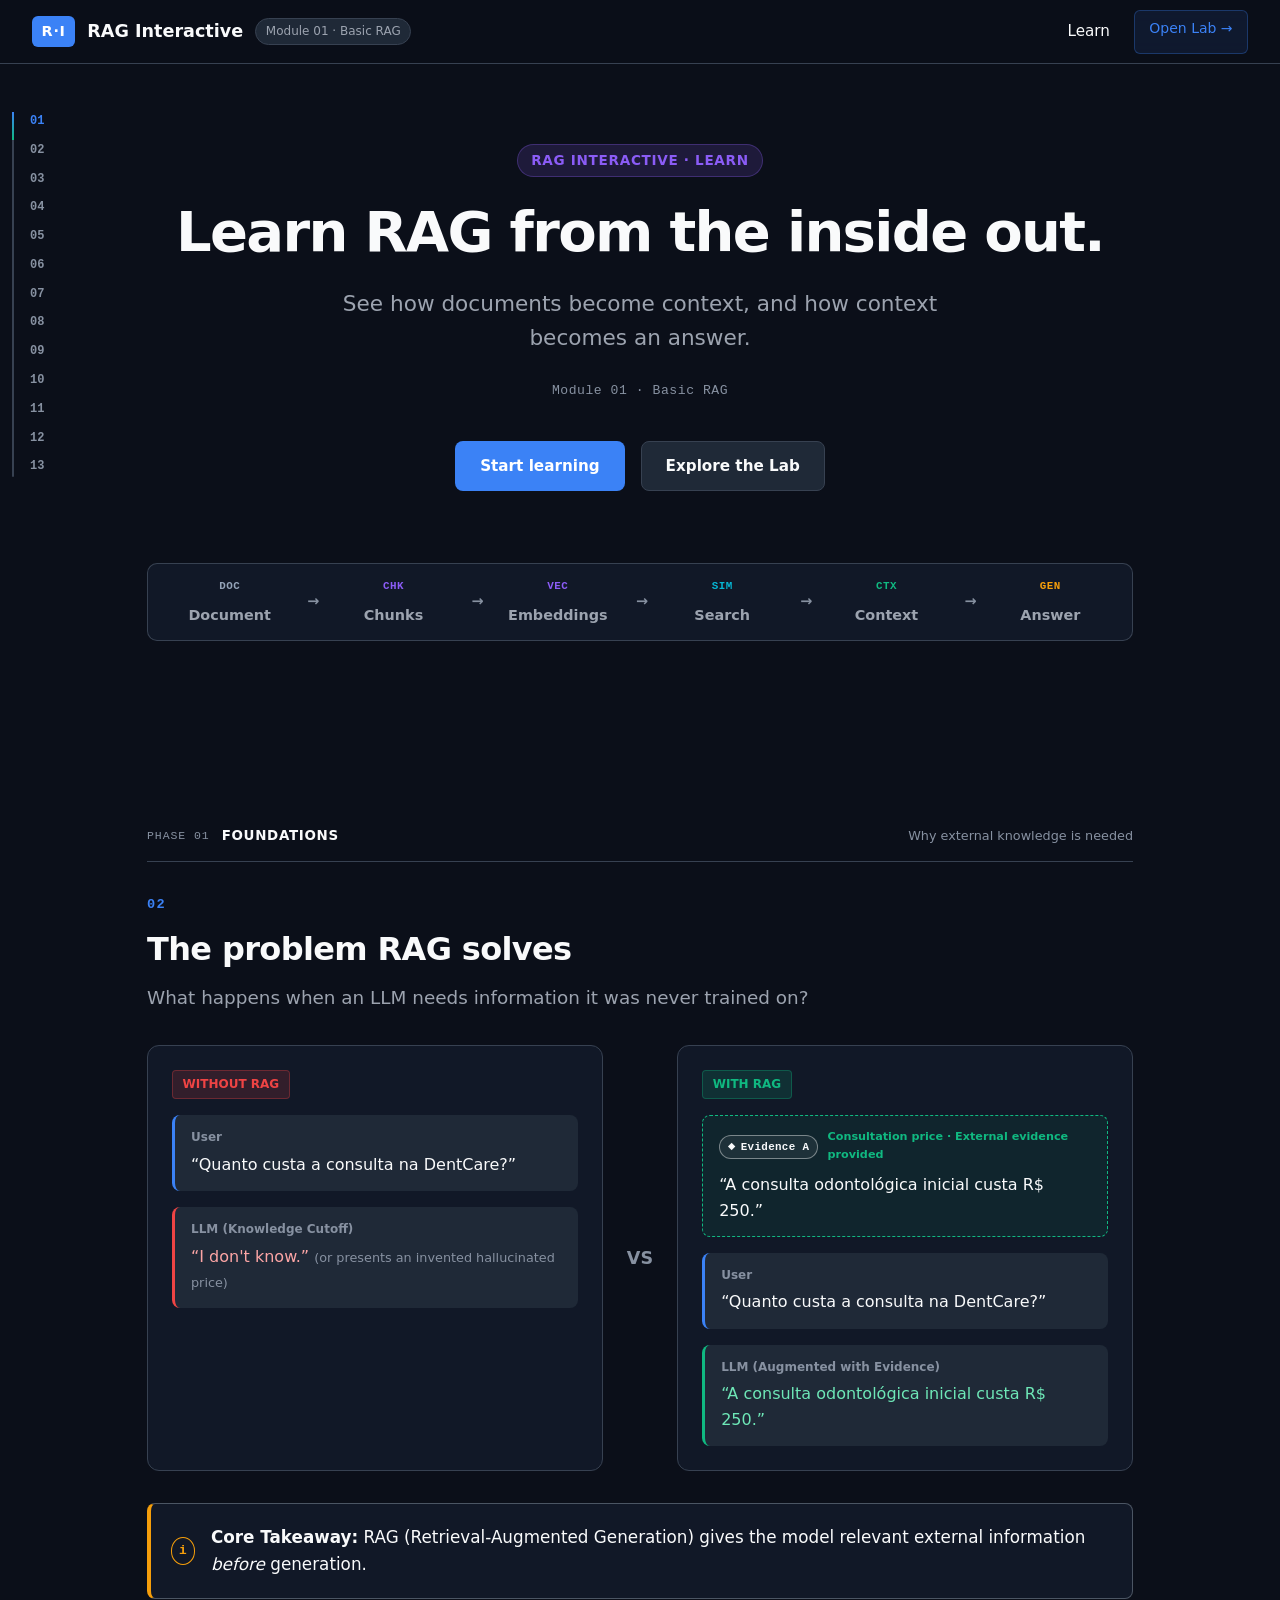
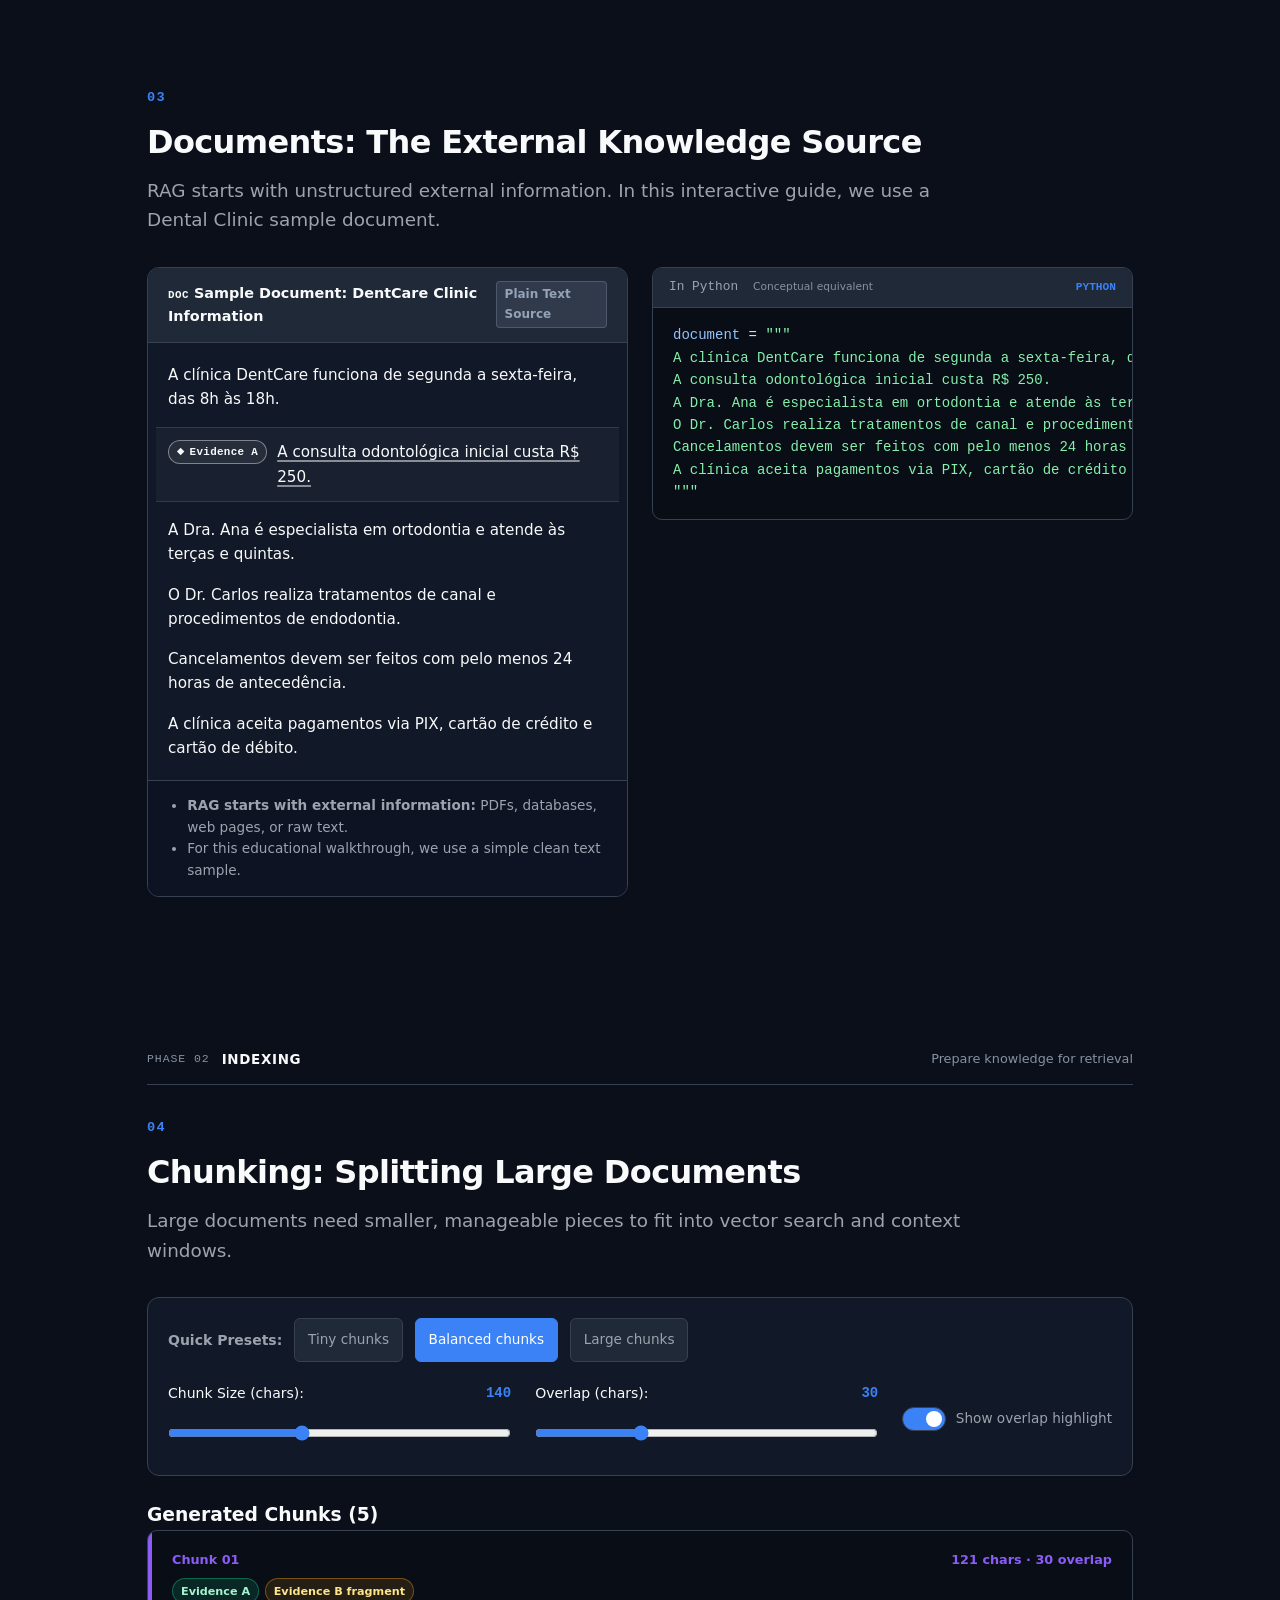
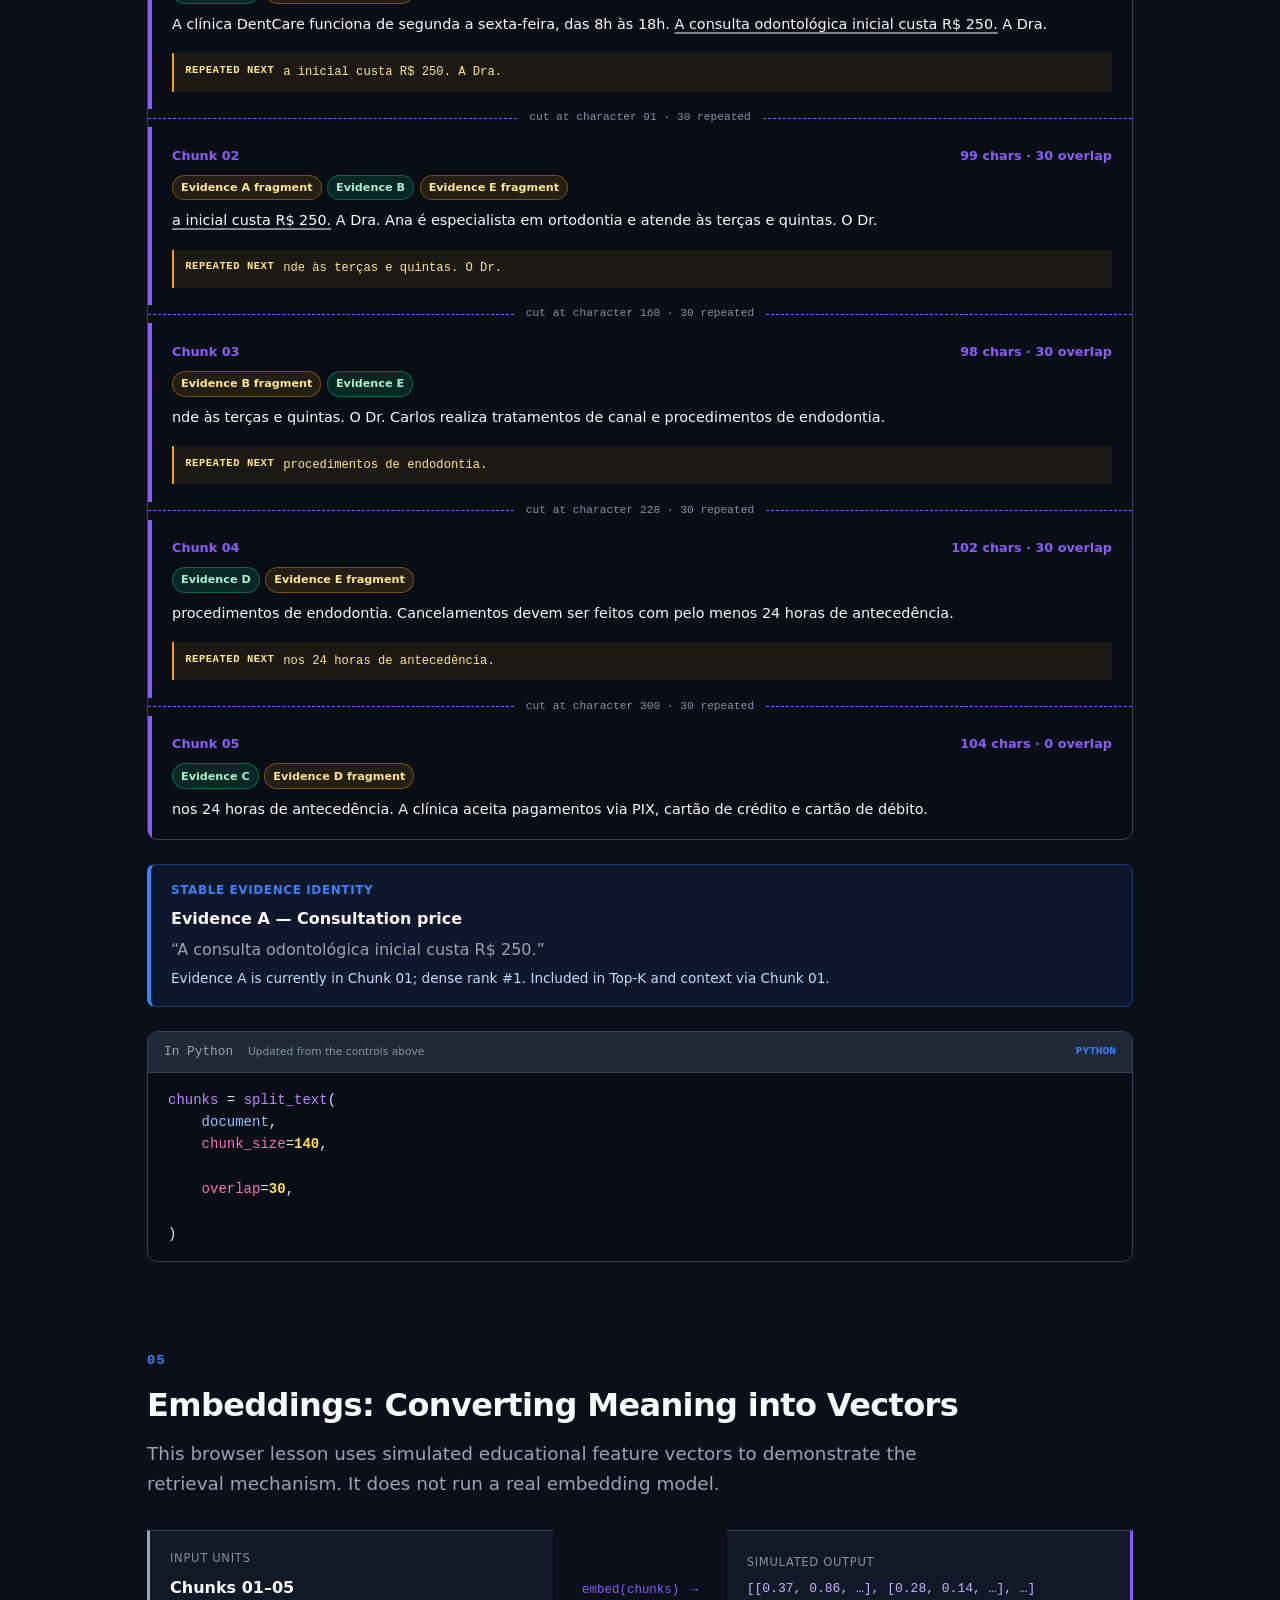
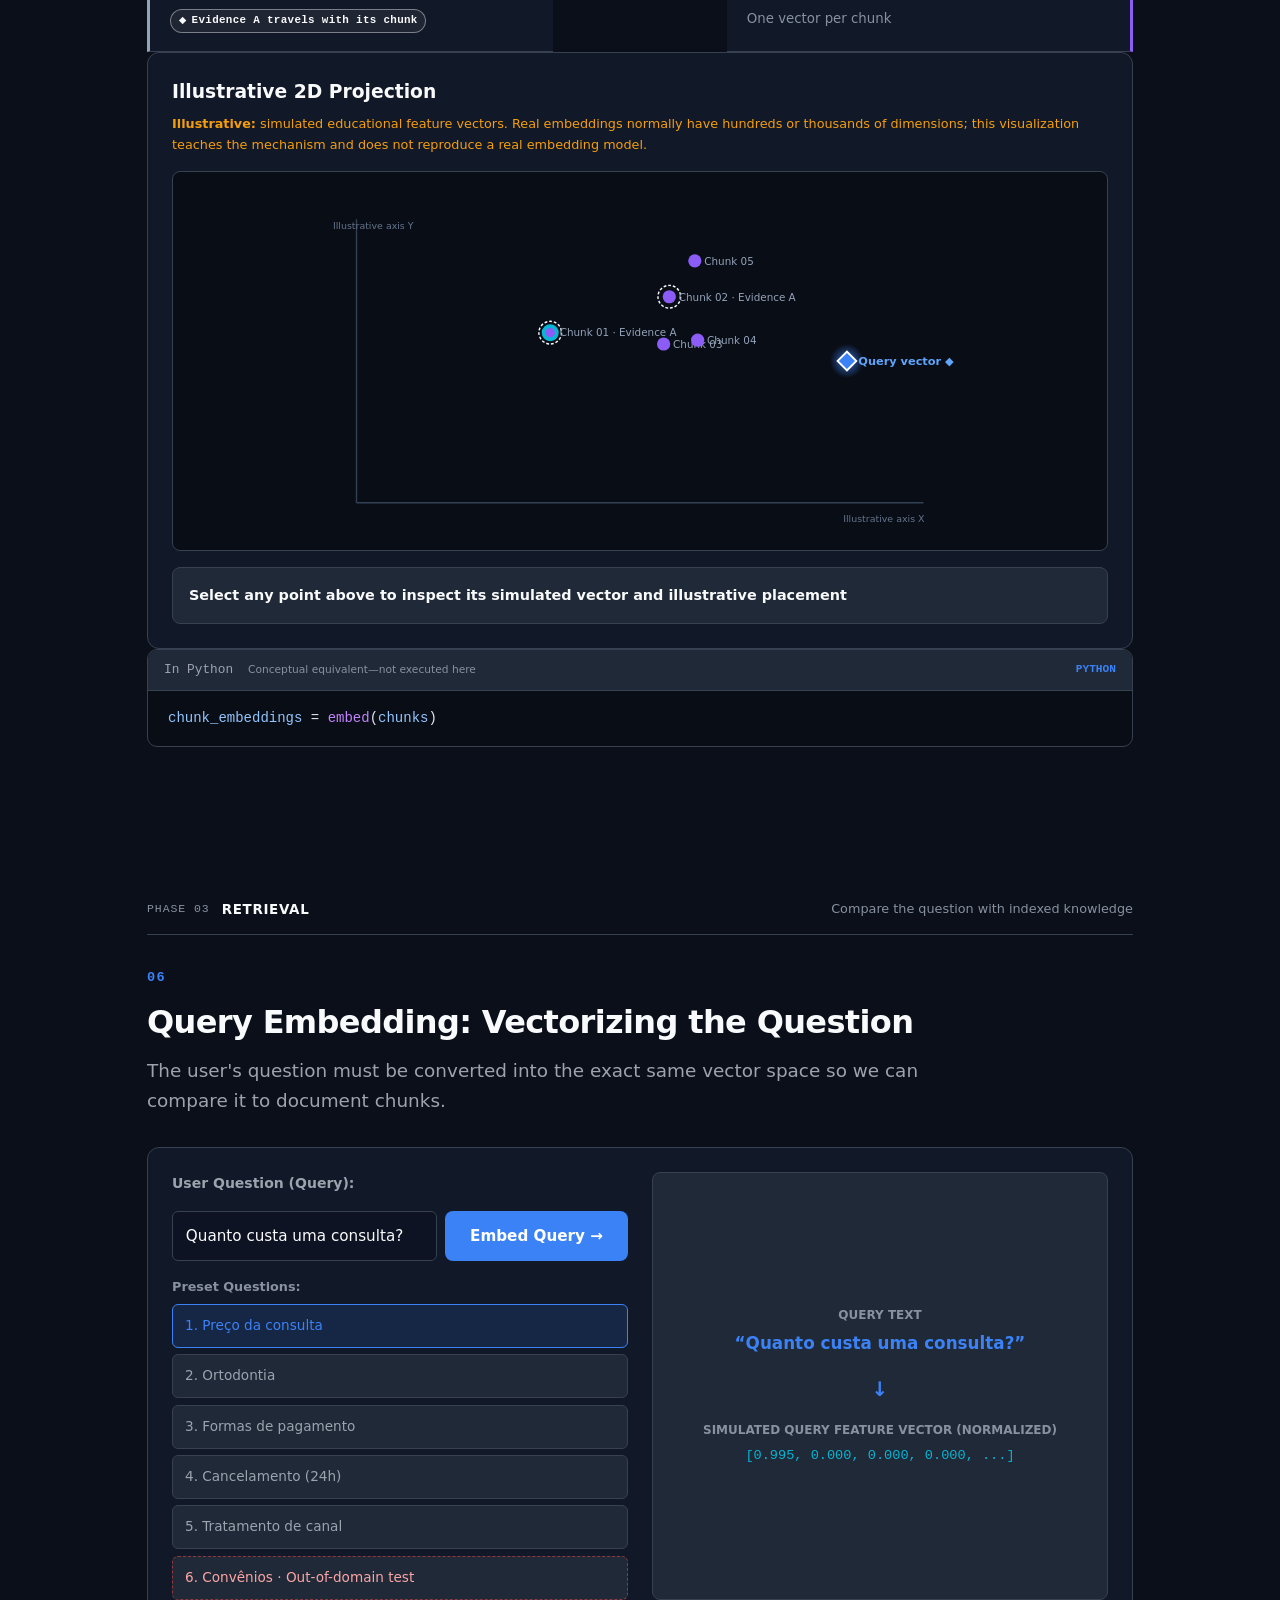
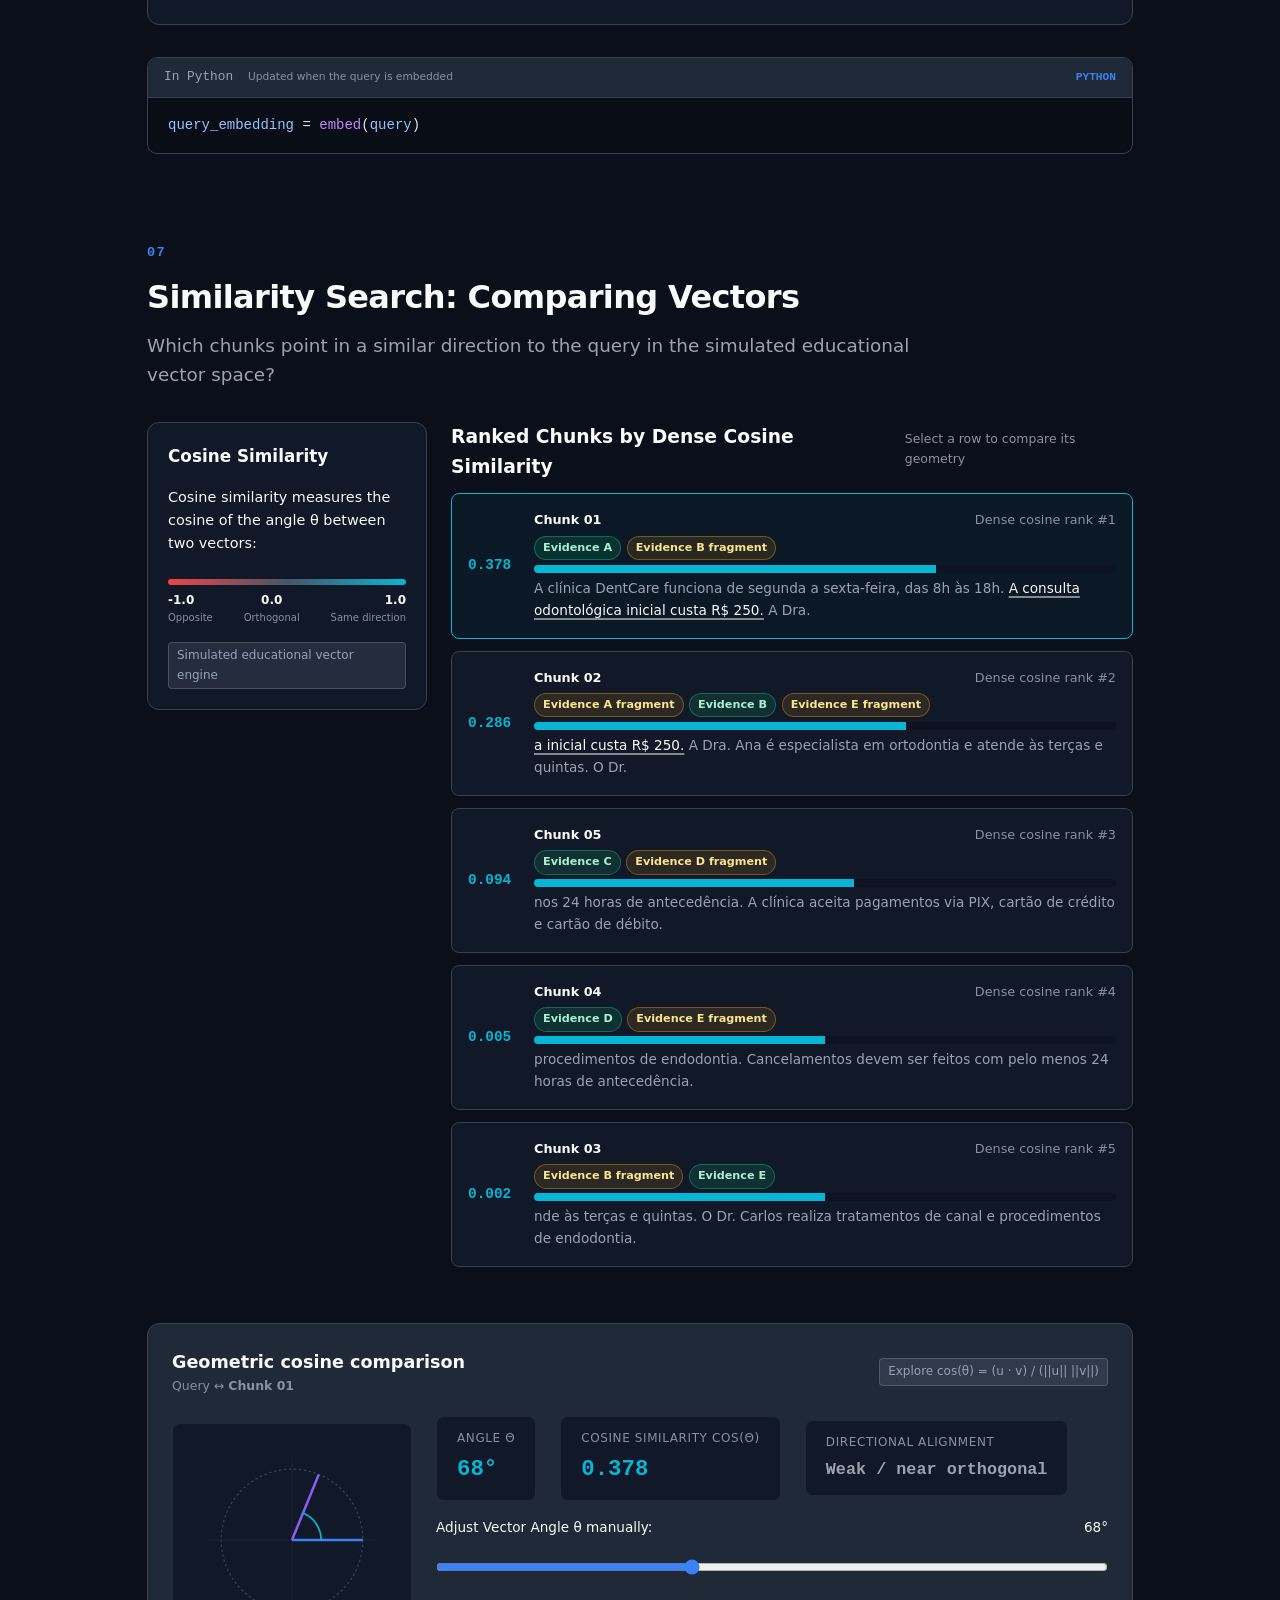
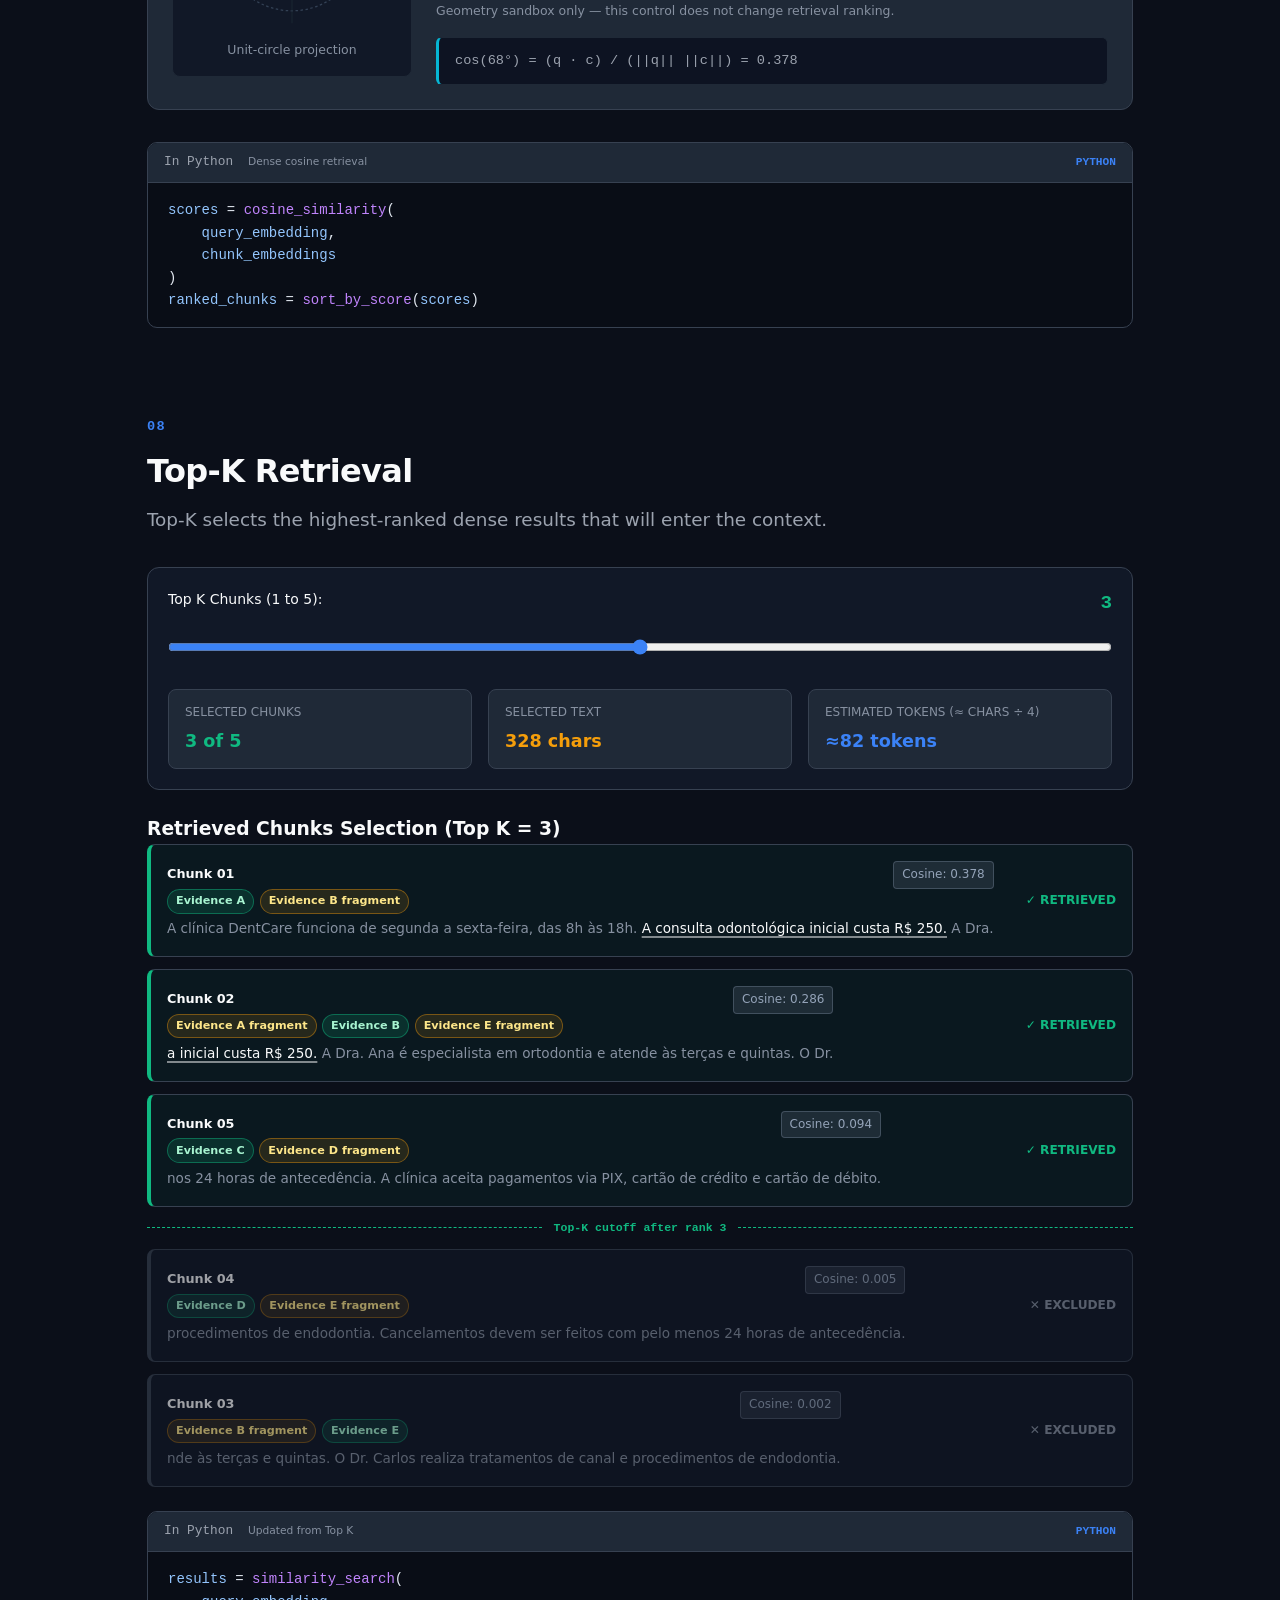
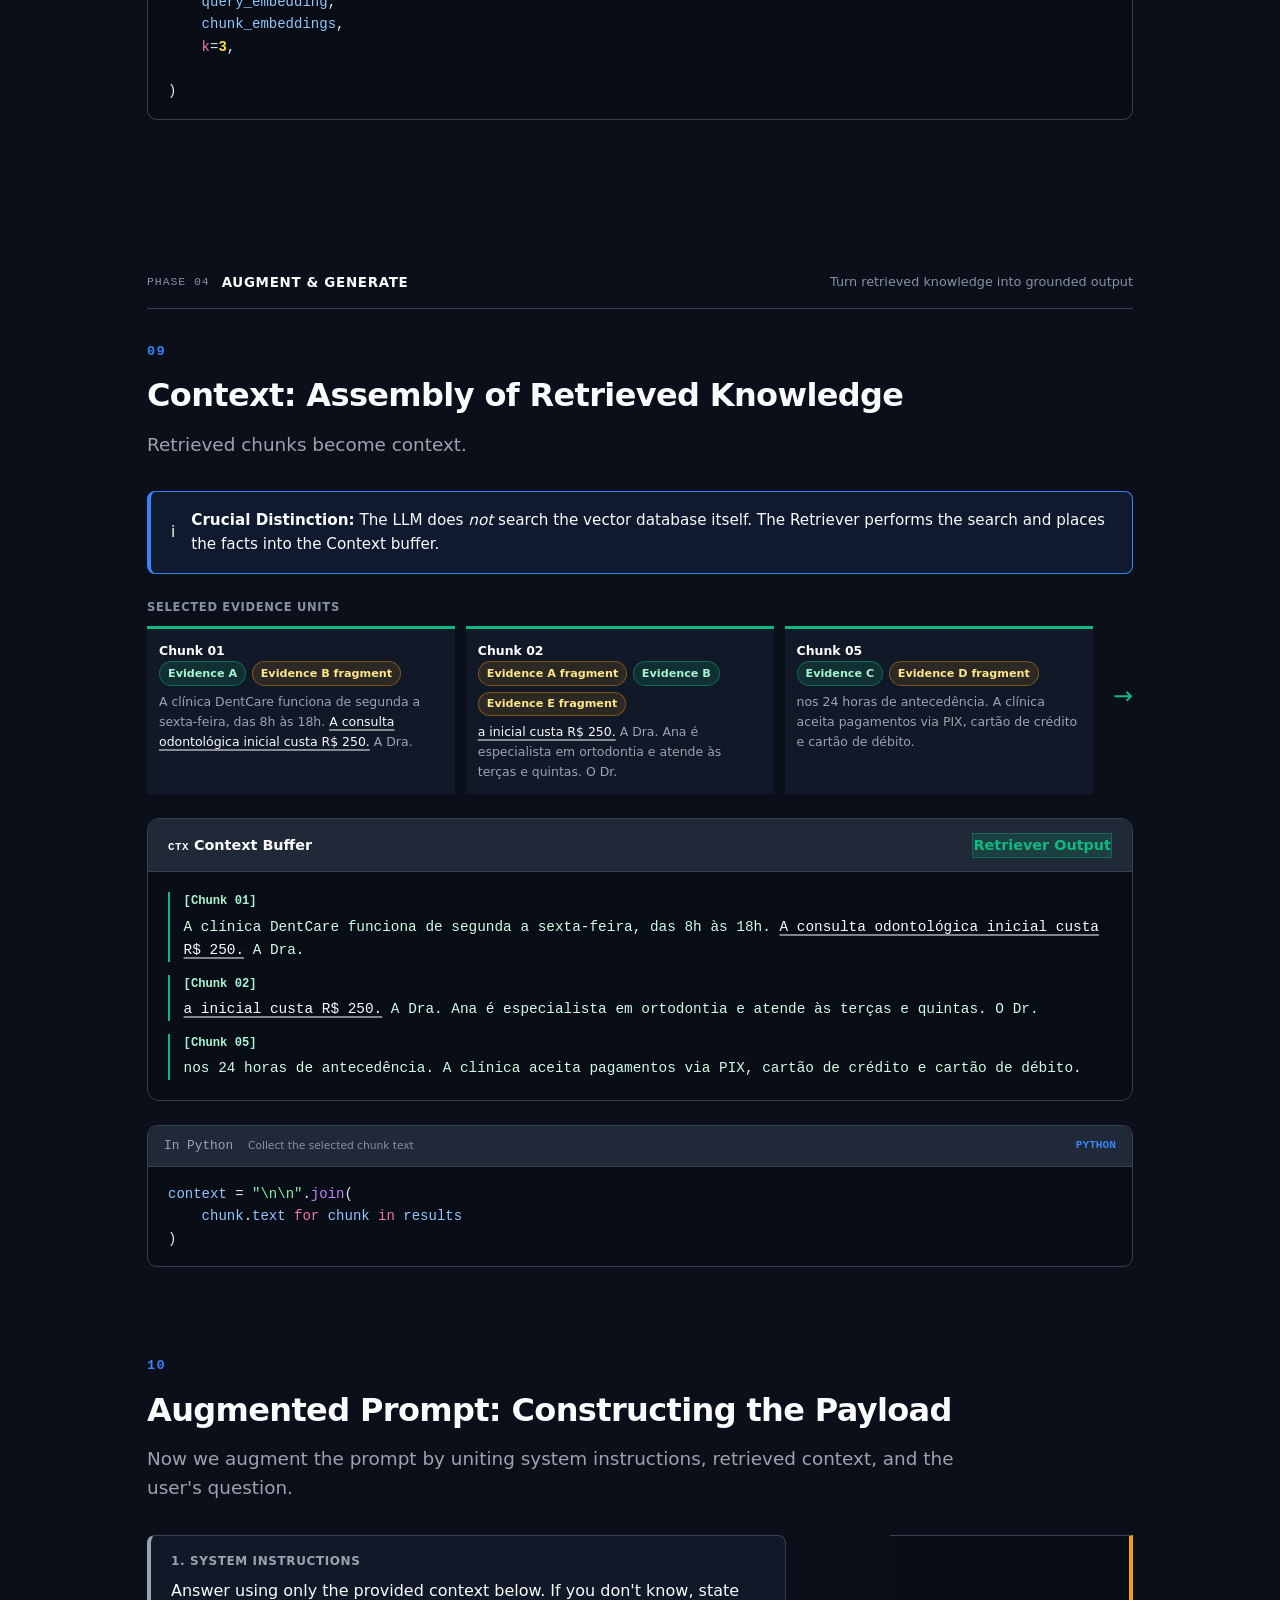
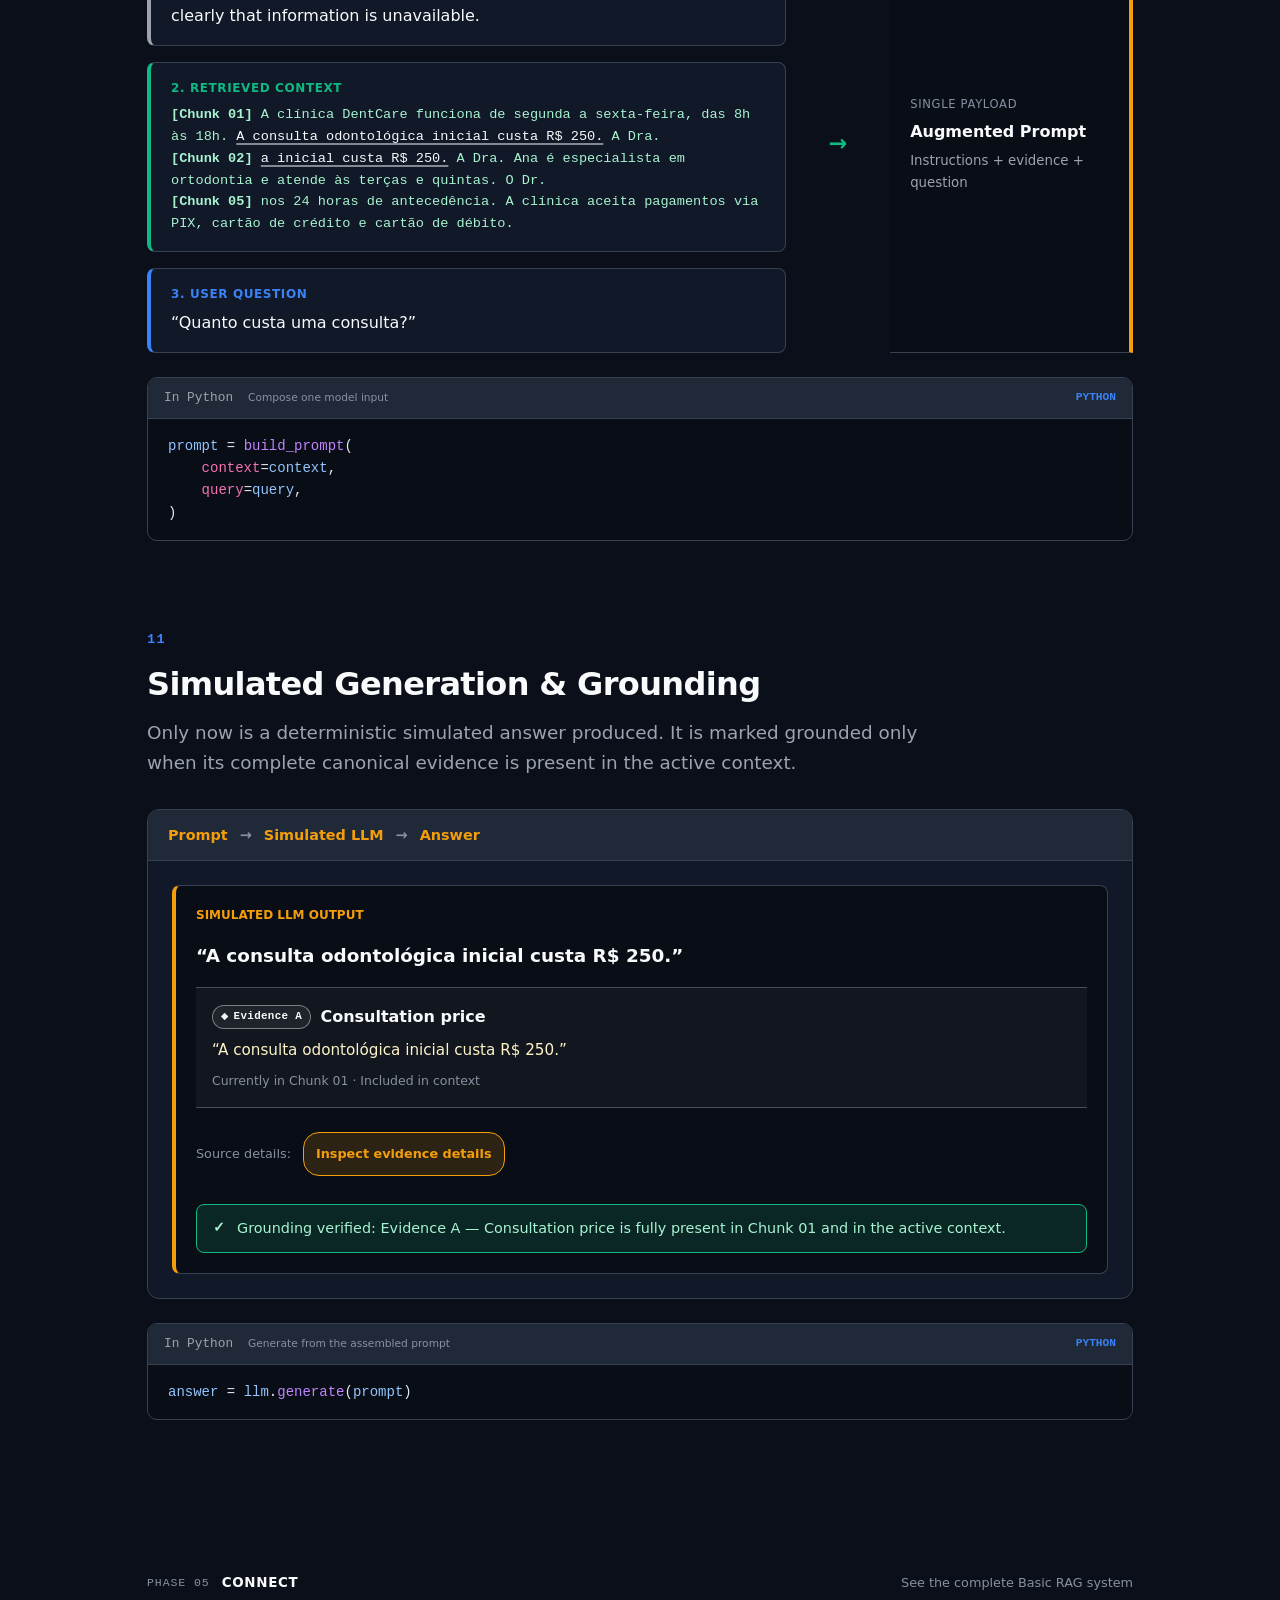
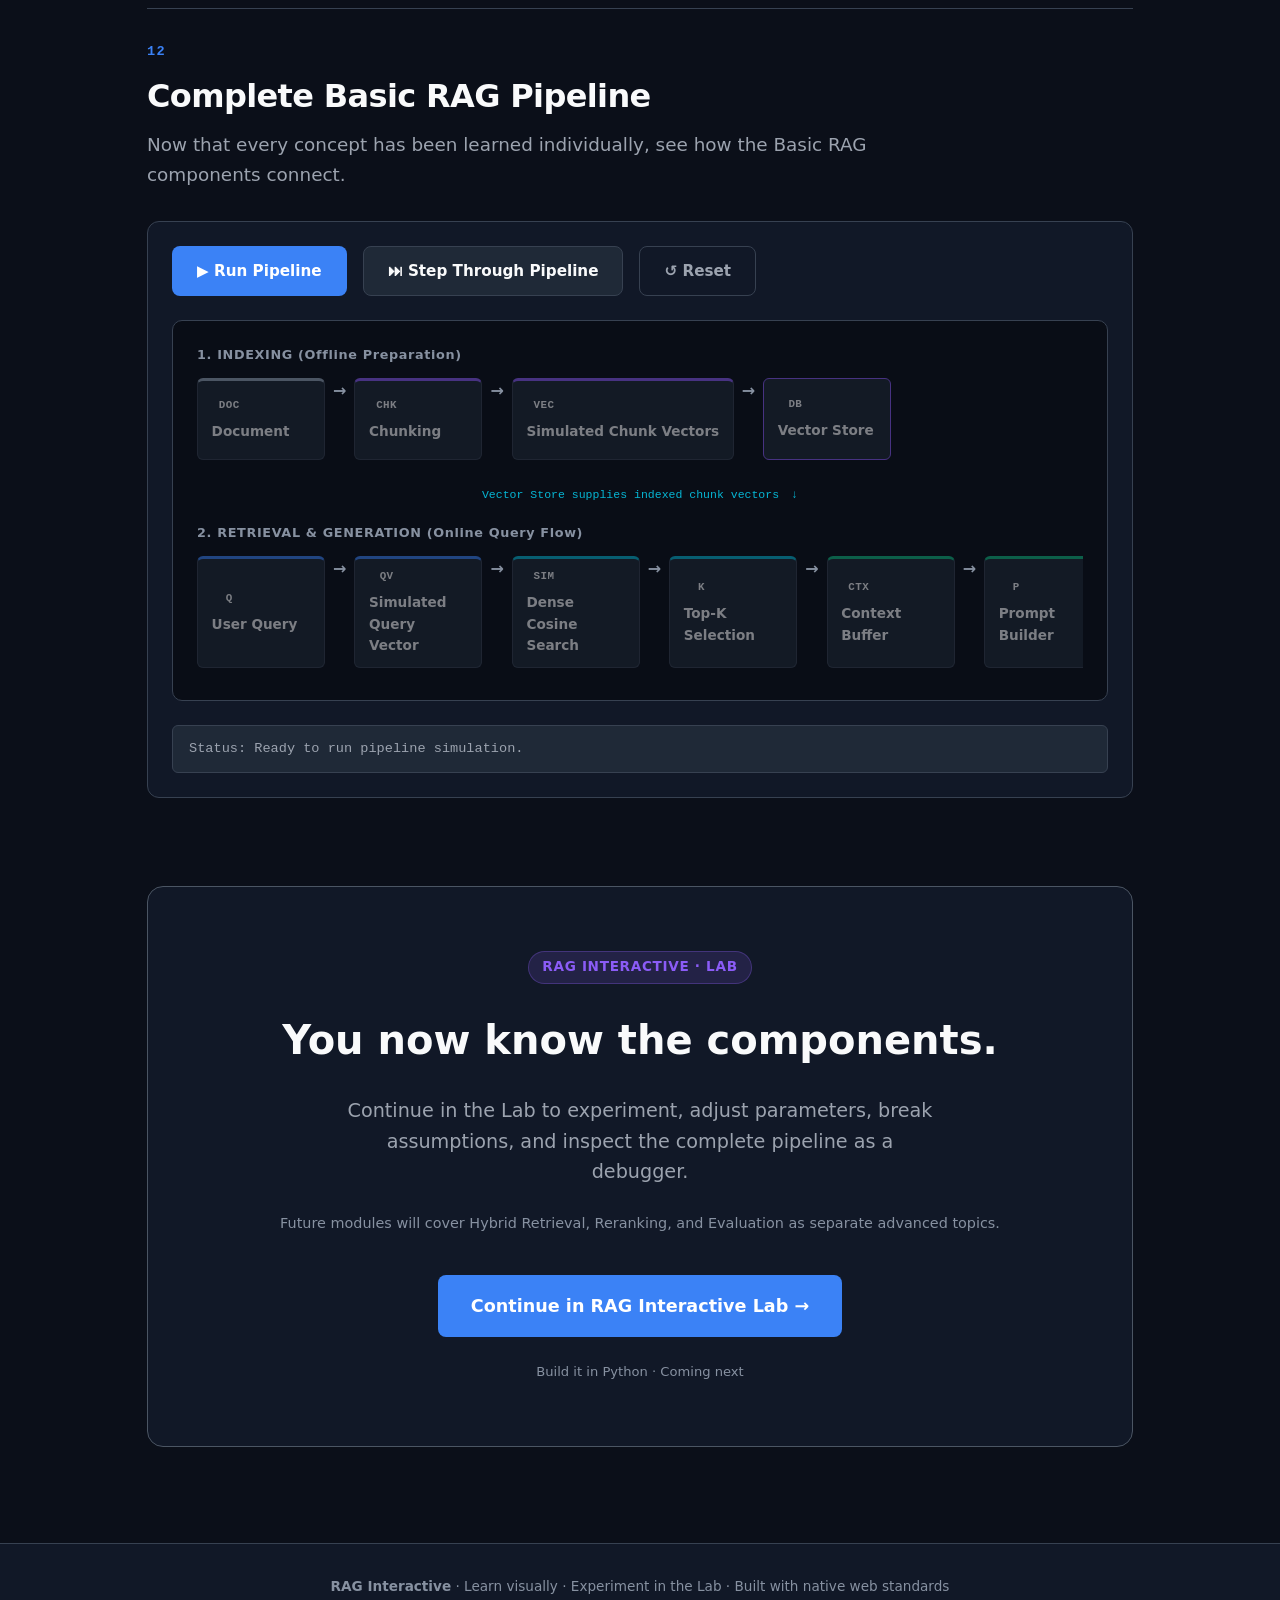
==== commit 7a3d3bb2: "feat: refine Basic RAG learning experience and accessibility" ====
--- a/index.html
+++ b/index.html
@@ -3,7 +3,8 @@
 <head>
   <meta charset="UTF-8">
   <meta name="viewport" content="width=device-width, initial-scale=1.0">
-  <title>Learn RAG - Interactive Visual Textbook</title>
+  <title>Basic RAG Learn Module | RAG Interactive</title>
+  <meta name="description" content="Learn the Basic RAG pipeline visually—from documents and chunks to retrieval, context, prompts, and grounded answers.">
   <link rel="stylesheet" href="styles.css">
 </head>
 <body>
@@ -11,23 +12,23 @@
   <header class="navbar">
     <div class="nav-container">
       <div class="nav-brand">
-        <div class="brand-logo">RAG</div>
-        <span class="brand-name">RAG LAB</span>
-        <span class="module-badge">Module 01: Basic RAG</span>
-      </div>
-      <nav class="nav-links">
-        <div class="lang-switcher" aria-label="Language Switcher">
-          <button class="lang-btn active" id="lang-en" title="English" aria-pressed="true">EN 🇺🇸</button>
-          <button class="lang-btn" id="lang-pt" title="Português" aria-pressed="false">PT 🇧🇷</button>
-        </div>
-        <a href="#hero" class="nav-link active">Learn</a>
-        <a href="v1/index.html" class="nav-link nav-lab-btn">Open Lab →</a>
+        <div class="brand-logo" aria-hidden="true">R·I</div>
+        <span class="brand-name">RAG Interactive</span>
+        <span class="module-badge">Module 01 · Basic RAG</span>
+      </div>
+      <nav class="nav-links" aria-label="Primary navigation">
+        <a href="#hero" class="nav-link active" aria-current="page">Learn</a>
+        <a href="v1/index.html" class="nav-link nav-lab-btn"><span class="nav-lab-wide">Open </span>Lab →</a>
       </nav>
     </div>
+    <div class="mobile-progress" aria-label="Learning progress">
+      <span class="mobile-progress-label" id="mobile-progress-label">Introduction</span>
+      <span class="mobile-progress-track" aria-hidden="true"><span id="mobile-progress-fill"></span></span>
+    </div>
   </header>
 
   <!-- Sticky Sidebar Progress Bar -->
-  <aside class="sticky-progress" aria-label="Progresso da Leitura">
+  <aside class="sticky-progress" aria-label="Learning progress">
     <div class="progress-track">
       <div class="progress-fill" id="progress-fill"></div>
     </div>
@@ -54,34 +55,31 @@
     <!-- 1. HERO -->
     <section id="hero" class="section hero-section">
       <div class="hero-content">
-        <span class="section-tag">Interactive Explainer</span>
+        <span class="section-tag">RAG Interactive · Learn</span>
         <h1 class="hero-title">Learn RAG from the inside out.</h1>
         <p class="hero-subtitle">See how documents become context, and how context becomes an answer.</p>
+        <p class="hero-module">Module 01 · Basic RAG</p>
 
         <div class="hero-actions">
           <a href="#problem" class="btn btn-primary">Start learning</a>
-          <a href="v1/index.html" class="btn btn-secondary">Open Lab</a>
+          <a href="v1/index.html" class="btn btn-secondary">Explore the Lab</a>
         </div>
 
         <!-- High-level flow preview -->
-        <div class="hero-flow-preview">
-          <div class="flow-step"><span class="step-icon">📄</span> Document</div>
-          <div class="flow-arrow">→</div>
-          <div class="flow-step"><span class="step-icon">🧩</span> Chunks</div>
-          <div class="flow-arrow">→</div>
-          <div class="flow-step"><span class="step-icon">🌌</span> Embeddings</div>
-          <div class="flow-arrow">→</div>
-          <div class="flow-step"><span class="step-icon">🔍</span> Search</div>
-          <div class="flow-arrow">→</div>
-          <div class="flow-step"><span class="step-icon">📦</span> Context</div>
-          <div class="flow-arrow">→</div>
-          <div class="flow-step"><span class="step-icon">🤖</span> LLM</div>
+        <div class="hero-flow-preview" aria-label="Basic RAG learning path">
+          <div class="flow-step flow-doc"><span class="step-icon">DOC</span> Document</div>
+          <div class="flow-step flow-embed"><span class="step-icon">CHK</span> Chunks</div>
+          <div class="flow-step flow-embed"><span class="step-icon">VEC</span> Embeddings</div>
+          <div class="flow-step flow-search"><span class="step-icon">SIM</span> Search</div>
+          <div class="flow-step flow-context"><span class="step-icon">CTX</span> Context</div>
+          <div class="flow-step flow-gen"><span class="step-icon">GEN</span> Answer</div>
         </div>
       </div>
     </section>
 
     <!-- 2. THE PROBLEM RAG SOLVES -->
-    <section id="problem" class="section">
+    <section id="problem" class="section phase-start">
+      <div class="phase-eyebrow"><span>Phase 01</span><strong>Foundations</strong><small>Why external knowledge is needed</small></div>
       <div class="section-header">
         <span class="step-number">02</span>
         <h2>The problem RAG solves</h2>
@@ -106,7 +104,8 @@
         <div class="comparison-card with-rag">
           <div class="card-badge badge-green">With RAG</div>
           <div class="evidence-box">
-            <span class="evidence-tag">External Evidence Provided</span>
+            <span class="evidence-identity">Evidence A</span>
+            <span class="evidence-tag">Consultation price · External evidence provided</span>
             <p>“A consulta odontológica inicial custa R$ 250.”</p>
           </div>
           <div class="chat-bubble user-bubble">
@@ -121,7 +120,7 @@
       </div>
 
       <div class="takeaway-banner">
-        <span class="takeaway-icon">💡</span>
+        <span class="takeaway-icon" aria-hidden="true">i</span>
         <p><strong>Core Takeaway:</strong> RAG (Retrieval-Augmented Generation) gives the model relevant external information <em>before</em> generation.</p>
       </div>
     </section>
@@ -137,21 +136,16 @@
       <div class="documents-layout">
         <div class="doc-viewer-card">
           <div class="card-header">
-            <span class="card-title">📄 Sample Document: DentCare Clinic Information</span>
+            <span class="card-title"><span class="header-symbol" aria-hidden="true">DOC</span> Sample Document: DentCare Clinic Information</span>
             <span class="badge-neutral">Plain Text Source</span>
           </div>
           <div class="doc-body" id="raw-doc-text">
-A clínica DentCare funciona de segunda a sexta-feira, das 8h às 18h.
-
-A consulta odontológica inicial custa R$ 250.
-
-A Dra. Ana é especialista em ortodontia e atende às terças e quintas.
-
-O Dr. Carlos realiza tratamentos de canal e procedimentos de endodontia.
-
-Cancelamentos devem ser feitos com pelo menos 24 horas de antecedência.
-
-A clínica aceita pagamentos via PIX, cartão de crédito e cartão de débito.
+            <p>A clínica DentCare funciona de segunda a sexta-feira, das 8h às 18h.</p>
+            <p class="document-evidence"><span class="evidence-identity">Evidence A</span><mark>A consulta odontológica inicial custa R$ 250.</mark></p>
+            <p>A Dra. Ana é especialista em ortodontia e atende às terças e quintas.</p>
+            <p>O Dr. Carlos realiza tratamentos de canal e procedimentos de endodontia.</p>
+            <p>Cancelamentos devem ser feitos com pelo menos 24 horas de antecedência.</p>
+            <p>A clínica aceita pagamentos via PIX, cartão de crédito e cartão de débito.</p>
           </div>
           <div class="doc-footer-notes">
             <ul>
@@ -164,7 +158,7 @@
         <div class="code-column">
           <div class="code-card">
             <div class="code-header">
-              <span>Python Equivalent</span>
+              <span>In Python <small>Conceptual equivalent</small></span>
               <span class="code-lang">python</span>
             </div>
             <pre class="code-content"><code><span class="code-var">document</span> = <span class="code-str">"""
@@ -181,7 +175,8 @@
     </section>
 
     <!-- 4. CHUNKING -->
-    <section id="chunking" class="section">
+    <section id="chunking" class="section phase-start">
+      <div class="phase-eyebrow"><span>Phase 02</span><strong>Indexing</strong><small>Prepare knowledge for retrieval</small></div>
       <div class="section-header">
         <span class="step-number">04</span>
         <h2>Chunking: Splitting Large Documents</h2>
@@ -192,9 +187,9 @@
         <div class="controls-panel">
           <div class="presets-row">
             <span class="control-label">Quick Presets:</span>
-            <button class="preset-btn" id="preset-tiny">Tiny chunks</button>
-            <button class="preset-btn active" id="preset-balanced">Balanced chunks</button>
-            <button class="preset-btn" id="preset-large">Large chunks</button>
+            <button class="preset-btn" id="preset-tiny" aria-pressed="false">Tiny chunks</button>
+            <button class="preset-btn active" id="preset-balanced" aria-pressed="true">Balanced chunks</button>
+            <button class="preset-btn" id="preset-large" aria-pressed="false">Large chunks</button>
           </div>
 
           <div class="sliders-grid">
@@ -223,12 +218,12 @@
             </div>
           </div>
 
-          <div id="chunk-warning-box" class="warning-banner hidden"></div>
+          <div id="chunk-warning-box" class="warning-banner hidden" role="status" aria-live="polite"></div>
         </div>
 
         <div class="visual-output-area">
           <h3>Generated Chunks (<span id="chunk-count-badge">0</span>)</h3>
-          <div class="chunks-container" id="chunks-visual-list"></div>
+          <div class="chunks-container" id="chunks-visual-list" aria-live="polite" aria-label="Generated chunks"></div>
         </div>
 
         <div class="evidence-registry-card">
@@ -240,13 +235,13 @@
 
         <div class="code-card">
           <div class="code-header">
-            <span>Python Code (Updated Live)</span>
+            <span>In Python <small>Updated from the controls above</small></span>
             <span class="code-lang">python</span>
           </div>
           <pre class="code-content"><code><span class="code-func">chunks</span> = <span class="code-func">split_text</span>(
     <span class="code-var">document</span>,
-    <span class="code-kw">chunk_size</span>=<span class="code-num" id="py-chunk-size">140</span>,
-    <span class="code-kw">overlap</span>=<span class="code-num" id="py-overlap">30</span>
+<span class="code-line" id="py-chunk-size-line">    <span class="code-kw">chunk_size</span>=<span class="code-num" id="py-chunk-size">140</span>,</span>
+<span class="code-line" id="py-overlap-line">    <span class="code-kw">overlap</span>=<span class="code-num" id="py-overlap">30</span>,</span>
 )</code></pre>
         </div>
       </div>
@@ -261,56 +256,50 @@
       </div>
 
       <div class="embeddings-interactive">
-        <div class="concept-transformation">
-          <div class="text-vector-card">
-            <span class="sentence-text">“Meu cachorro está doente.”</span>
-            <span class="transform-arrow">↓ embed() ↓</span>
-            <span class="vector-preview">[ 0.21, -0.42, 0.71, 0.15, ... ]</span>
-          </div>
-          <div class="text-vector-card">
-            <span class="sentence-text">“Meu cão precisa de um veterinário.”</span>
-            <span class="transform-arrow">↓ embed() ↓</span>
-            <span class="vector-preview">[ 0.19, -0.40, 0.68, 0.18, ... ]</span>
-          </div>
-          <div class="text-vector-card">
-            <span class="sentence-text">“Como instalar Docker no Linux.”</span>
-            <span class="transform-arrow">↓ embed() ↓</span>
-            <span class="vector-preview">[-0.85,  0.77, -0.12, 0.91, ... ]</span>
+        <div class="concept-transformation" aria-label="Chunks transformed into simulated vectors">
+          <div class="transform-source">
+            <span class="transform-kicker">Input units</span>
+            <strong>Chunks 01–<span id="embedding-chunk-count">04</span></strong>
+            <span class="evidence-identity">Evidence A travels with its chunk</span>
+          </div>
+          <div class="transform-operation" aria-hidden="true"><span>embed(chunks)</span><b>→</b></div>
+          <div class="transform-result">
+            <span class="transform-kicker">Simulated output</span>
+            <code id="embedding-vector-preview">[[0.82, …], [0.34, …], …]</code>
+            <small>One vector per chunk</small>
           </div>
         </div>
 
         <div class="vector-space-wrapper">
           <div class="vector-space-header">
             <h3>Illustrative 2D Projection</h3>
-            <span class="teaching-note">⚠️ Simulated educational feature vectors. Real embeddings normally have hundreds or thousands of dimensions; this visualization teaches the mechanism and does not reproduce a real embedding model.</span>
-          </div>
-
+            <span class="teaching-note"><strong>Illustrative:</strong> simulated educational feature vectors. Real embeddings normally have hundreds or thousands of dimensions; this visualization teaches the mechanism and does not reproduce a real embedding model.</span>
+          </div>
+
+          <p class="scroll-hint vector-scroll-hint">Scroll horizontally to inspect the full projection →</p>
           <div class="vector-space-canvas-container">
-            <svg id="vector-space-svg" viewBox="0 0 700 400" preserveAspectRatio="xMidYMid meet"></svg>
+            <svg id="vector-space-svg" viewBox="0 0 700 400" preserveAspectRatio="xMidYMid meet" aria-label="Illustrative embedding projection. Document chunks are circles and the query is a diamond."></svg>
             <div id="vector-space-tooltip" class="tooltip hidden"></div>
           </div>
 
           <div id="embedding-inspector" class="inspector-card">
-            <h4>Click any point above to inspect its simulated vector and illustrative placement</h4>
+            <h4>Select any point above to inspect its simulated vector and illustrative placement</h4>
           </div>
         </div>
 
         <div class="code-card">
           <div class="code-header">
-            <span>Real-world Python Equivalent (not executed here)</span>
+            <span>In Python <small>Conceptual equivalent—not executed here</small></span>
             <span class="code-lang">python</span>
           </div>
-          <pre class="code-content"><code><span class="code-comment"># Embed chunks to store in vector database</span>
-<span class="code-var">chunk_embeddings</span> = <span class="code-func">embed</span>(<span class="code-var">chunks</span>)
-
-<span class="code-comment"># Example sentence embedding</span>
-<span class="code-var">vector</span> = <span class="code-func">embed</span>(<span class="code-str">"Meu cachorro está doente."</span>)</code></pre>
+          <pre class="code-content"><code><span class="code-var">chunk_embeddings</span> = <span class="code-func">embed</span>(<span class="code-var">chunks</span>)</code></pre>
         </div>
       </div>
     </section>
 
     <!-- 6. QUERY EMBEDDING -->
-    <section id="query-embedding" class="section">
+    <section id="query-embedding" class="section phase-start">
+      <div class="phase-eyebrow"><span>Phase 03</span><strong>Retrieval</strong><small>Compare the question with indexed knowledge</small></div>
       <div class="section-header">
         <span class="step-number">06</span>
         <h2>Query Embedding: Vectorizing the Question</h2>
@@ -327,12 +316,12 @@
 
           <div class="query-presets">
             <span class="presets-label">Preset Questions:</span>
-            <button class="q-preset-btn active" data-q="Quanto custa uma consulta?">1. Preço da consulta</button>
-            <button class="q-preset-btn" data-q="Quem atende ortodontia?">2. Ortodontia</button>
-            <button class="q-preset-btn" data-q="Quais formas de pagamento são aceitas?">3. Formas de pagamento</button>
-            <button class="q-preset-btn" data-q="Quando posso cancelar?">4. Cancelamento (24h)</button>
-            <button class="q-preset-btn" data-q="Quem realiza tratamento de canal?">5. Tratamento de canal</button>
-            <button class="q-preset-btn" data-q="A clínica aceita convênio Unimed?" style="border-color: rgba(239, 68, 68, 0.4); color: #fca5a5;">⚠️ 6. Convênios (Out-of-Domain Test)</button>
+            <button class="q-preset-btn active" data-q="Quanto custa uma consulta?" aria-pressed="true">1. Preço da consulta</button>
+            <button class="q-preset-btn" data-q="Quem atende ortodontia?" aria-pressed="false">2. Ortodontia</button>
+            <button class="q-preset-btn" data-q="Quais formas de pagamento são aceitas?" aria-pressed="false">3. Formas de pagamento</button>
+            <button class="q-preset-btn" data-q="Quando posso cancelar?" aria-pressed="false">4. Cancelamento (24h)</button>
+            <button class="q-preset-btn" data-q="Quem realiza tratamento de canal?" aria-pressed="false">5. Tratamento de canal</button>
+            <button class="q-preset-btn q-preset-out-of-domain" data-q="A clínica aceita convênio Unimed?" aria-pressed="false">6. Convênios · Out-of-domain test</button>
           </div>
         </div>
 
@@ -344,9 +333,14 @@
           <div class="arrow-down">↓</div>
           <div class="vector-box">
             <span class="q-label">Simulated Query Feature Vector (Normalized)</span>
-            <span class="q-vector" id="display-query-vector">[0.78, 0.12, -0.45, 0.88, ...]</span>
-          </div>
-        </div>
+            <span class="q-vector" id="display-query-vector" aria-live="polite">[0.78, 0.12, -0.45, 0.88, ...]</span>
+          </div>
+        </div>
+      </div>
+
+      <div class="code-card">
+        <div class="code-header"><span>In Python <small>Updated when the query is embedded</small></span><span class="code-lang">python</span></div>
+        <pre class="code-content"><code><span class="code-line" id="py-query-line"><span class="code-var">query_embedding</span> = <span class="code-func">embed</span>(<span class="code-var">query</span>)</span></code></pre>
       </div>
     </section>
 
@@ -376,22 +370,28 @@
         </div>
 
         <div class="sim-main-results">
-          <h3>Ranked Chunks by Dense Cosine Similarity</h3>
-          <div class="ranking-list" id="similarity-ranking-list"></div>
+          <div class="results-heading">
+            <h3>Ranked Chunks by Dense Cosine Similarity</h3>
+            <span>Select a row to compare its geometry</span>
+          </div>
+          <div class="ranking-list" id="similarity-ranking-list" aria-live="polite"></div>
         </div>
       </div>
 
       <!-- INTERACTIVE COSINE ANGLE VISUALIZER -->
       <div class="angle-visualizer-card">
         <div class="angle-viz-header">
-          <h4>📐 Interactive Geometric Cosine Angle Visualizer</h4>
+          <div>
+            <h4>Geometric cosine comparison</h4>
+            <p class="angle-comparison-label">Query ↔ <strong id="angle-compared-chunk">top-ranked chunk</strong></p>
+          </div>
           <span class="badge-neutral">Explore cos(θ) = (u · v) / (||u|| ||v||)</span>
         </div>
 
         <div class="angle-viz-grid">
           <div class="angle-canvas-wrapper">
             <svg id="angle-circle-svg" viewBox="-120 -120 240 240"></svg>
-            <span style="font-size:0.75rem; color:var(--text-muted); margin-top:0.4rem;">Unit Circle Projection</span>
+            <span class="projection-label">Unit-circle projection</span>
           </div>
 
           <div class="angle-details-panel">
@@ -406,16 +406,17 @@
               </div>
               <div class="angle-metric">
                 <span class="angle-metric-label">Directional Alignment</span>
-                <span class="angle-metric-val" id="angle-semantic-status" style="color:var(--color-context); font-size:1.1rem;">Strong Alignment</span>
+                <span class="angle-metric-val angle-status" id="angle-semantic-status">Strong Alignment</span>
               </div>
             </div>
 
             <div class="angle-slider-group">
-              <div style="display:flex; justify-content:space-between; font-size:0.85rem;">
+              <div class="angle-slider-header">
                 <label for="slider-angle-adjust">Adjust Vector Angle θ manually:</label>
                 <span id="label-angle-slider">24.5°</span>
               </div>
               <input type="range" id="slider-angle-adjust" min="0" max="180" step="1" value="25">
+              <p class="sandbox-note">Geometry sandbox only — this control does not change retrieval ranking.</p>
             </div>
 
             <div class="angle-formula-box" id="angle-formula-text">
@@ -427,7 +428,7 @@
 
       <div class="code-card">
         <div class="code-header">
-          <span>Python Similarity Search</span>
+          <span>In Python <small>Dense cosine retrieval</small></span>
           <span class="code-lang">python</span>
         </div>
         <pre class="code-content"><code><span class="code-var">scores</span> = <span class="code-func">cosine_similarity</span>(
@@ -474,22 +475,26 @@
 
         <div class="retrieved-selection-view">
           <h3>Retrieved Chunks Selection (Top K = <span id="top-k-badge">3</span>)</h3>
-          <div class="topk-list-container" id="topk-visual-list"></div>
+          <div class="topk-list-container" id="topk-visual-list" aria-live="polite"></div>
         </div>
 
         <div class="code-card">
           <div class="code-header">
-            <span>Python Top-K Selection</span>
+            <span>In Python <small>Updated from Top K</small></span>
             <span class="code-lang">python</span>
           </div>
-          <pre class="code-content"><code><span class="code-comment"># Keep the K highest cosine-similarity results</span>
-<span class="code-var">retrieved_chunks</span> = <span class="code-func">top_k</span>(<span class="code-var">ranked_chunks</span>, <span class="code-kw">k</span>=<span class="code-num" id="py-top-k">3</span>)</code></pre>
+          <pre class="code-content"><code><span class="code-var">results</span> = <span class="code-func">similarity_search</span>(
+    <span class="code-var">query_embedding</span>,
+    <span class="code-var">chunk_embeddings</span>,
+<span class="code-line" id="py-top-k-line">    <span class="code-kw">k</span>=<span class="code-num" id="py-top-k">3</span>,</span>
+)</code></pre>
         </div>
       </div>
     </section>
 
     <!-- 9. CONTEXT -->
-    <section id="context" class="section">
+    <section id="context" class="section phase-start">
+      <div class="phase-eyebrow"><span>Phase 04</span><strong>Augment &amp; Generate</strong><small>Turn retrieved knowledge into grounded output</small></div>
       <div class="section-header">
         <span class="step-number">09</span>
         <h2>Context: Assembly of Retrieved Knowledge</h2>
@@ -498,16 +503,31 @@
 
       <div class="context-assembly-layout">
         <div class="important-note-card">
-          <span class="note-icon">📌</span>
+          <span class="note-icon" aria-hidden="true">i</span>
           <p><strong>Crucial Distinction:</strong> The LLM does <em>not</em> search the vector database itself. The Retriever performs the search and places the facts into the Context buffer.</p>
+        </div>
+
+        <div class="context-collection" aria-label="Retrieved chunks collected into context">
+          <div>
+            <span class="collection-label">Selected evidence units</span>
+            <div class="context-selected-list" id="context-selected-list" aria-live="polite"></div>
+          </div>
+          <span class="collection-arrow" aria-hidden="true">→</span>
         </div>
 
         <div class="context-buffer-card">
           <div class="card-header">
-            <span>📦 Context Buffer (Evidence payload for LLM)</span>
+            <span><span class="header-symbol" aria-hidden="true">CTX</span> Context Buffer</span>
             <span class="badge-green">Retriever Output</span>
           </div>
-          <div class="context-body" id="context-buffer-output"></div>
+          <div class="context-body" id="context-buffer-output" aria-live="polite"></div>
+        </div>
+
+        <div class="code-card">
+          <div class="code-header"><span>In Python <small>Collect the selected chunk text</small></span><span class="code-lang">python</span></div>
+          <pre class="code-content"><code><span class="code-line" id="py-context-line"><span class="code-var">context</span> = <span class="code-str">"\n\n"</span>.<span class="code-func">join</span>(
+    <span class="code-var">chunk</span>.<span class="code-var">text</span> <span class="code-kw">for</span> <span class="code-var">chunk</span> <span class="code-kw">in</span> <span class="code-var">results</span>
+)</span></code></pre>
         </div>
       </div>
     </section>
@@ -521,7 +541,8 @@
       </div>
 
       <div class="prompt-builder-view">
-        <div class="prompt-blocks-container">
+        <div class="prompt-assembly" aria-label="Instructions plus context plus question become one prompt">
+          <div class="prompt-blocks-container">
           <div class="prompt-block block-system">
             <span class="block-label">1. SYSTEM INSTRUCTIONS</span>
             <p>Answer using only the provided context below. If you don't know, state clearly that information is unavailable.</p>
@@ -536,26 +557,24 @@
             <span class="block-label">3. USER QUESTION</span>
             <p id="prompt-question-preview">“Quanto custa uma consulta?”</p>
           </div>
-        </div>
-
-        <div class="assembly-equation">
-          <span>Prompt</span> = <span>Instructions</span> + <span>Retrieved Context</span> + <span>User Question</span>
+          </div>
+          <div class="assembly-connector" aria-hidden="true"><span></span><b>→</b></div>
+          <div class="prompt-payload">
+            <span>Single payload</span>
+            <strong>Augmented Prompt</strong>
+            <small>Instructions + evidence + question</small>
+          </div>
         </div>
 
         <div class="code-card">
           <div class="code-header">
-            <span>Python Prompt Construction</span>
+            <span>In Python <small>Compose one model input</small></span>
             <span class="code-lang">python</span>
           </div>
-          <pre class="code-content"><code><span class="code-var">prompt</span> = <span class="code-str">f"""
-Answer using only the context below.
-
-Context:
-{<span class="code-var">context</span>}
-
-Question:
-{<span class="code-var">query</span>}
-"""</span></code></pre>
+          <pre class="code-content"><code><span class="code-line" id="py-prompt-line"><span class="code-var">prompt</span> = <span class="code-func">build_prompt</span>(
+    <span class="code-kw">context</span>=<span class="code-var">context</span>,
+    <span class="code-kw">query</span>=<span class="code-var">query</span>,
+)</span></code></pre>
         </div>
       </div>
     </section>
@@ -564,38 +583,54 @@
     <section id="generation" class="section">
       <div class="section-header">
         <span class="step-number">11</span>
-        <h2>Simulated Generation & Grounding</h2>
+        <h2>Simulated Generation &amp; Grounding</h2>
         <p class="section-intro">Only now is a deterministic simulated answer produced. It is marked grounded only when its complete canonical evidence is present in the active context.</p>
       </div>
 
       <div class="generation-layout">
         <div class="gen-flow-card">
           <div class="gen-header">
-            <span>Prompt</span> → <span>LLM</span> → <span>Answer</span>
+            <span>Prompt</span><b>→</b><span>Simulated LLM</span><b>→</b><span>Answer</span>
           </div>
           <div class="gen-body">
             <div class="llm-response-box">
               <span class="llm-tag">Simulated LLM Output</span>
               <p class="answer-text" id="final-answer-text">“A consulta odontológica inicial custa R$ 250.”</p>
 
+              <div class="answer-evidence" id="answer-evidence" aria-live="polite">
+                <div><span class="evidence-identity">Evidence A</span><strong>Consultation price</strong></div>
+                <blockquote id="answer-evidence-quote">“A consulta odontológica inicial custa R$ 250.”</blockquote>
+                <span id="answer-evidence-location">Currently in Chunk 02 · Included in context</span>
+              </div>
+
               <div class="grounding-sources">
-                <span class="grounding-label">Evidence Citation:</span>
-                <button class="source-chip" id="source-citation-btn" disabled>No complete evidence in context</button>
+                <span class="grounding-label">Source details:</span>
+                <button class="source-chip" id="source-citation-btn" aria-expanded="false" disabled>No complete evidence in context</button>
+              </div>
+
+              <div class="source-detail hidden" id="source-detail" tabindex="-1">
+                <strong id="source-detail-title">Evidence source</strong>
+                <p id="source-detail-text"></p>
               </div>
 
               <!-- DYNAMIC GROUNDING STATUS BANNER -->
               <div id="grounding-status-box" class="grounding-status-banner retrieval-miss" role="status" aria-live="polite">
-                <span>🛡️</span> <span id="grounding-status-msg">Waiting for complete evidence in the active context.</span>
-              </div>
-            </div>
-          </div>
-        </div>
-
+                <span class="status-symbol" id="grounding-status-symbol" aria-hidden="true">!</span> <span id="grounding-status-msg">Waiting for complete evidence in the active context.</span>
+              </div>
+            </div>
+          </div>
+        </div>
+
+        <div class="code-card">
+          <div class="code-header"><span>In Python <small>Generate from the assembled prompt</small></span><span class="code-lang">python</span></div>
+          <pre class="code-content"><code><span class="code-line" id="py-generation-line"><span class="code-var">answer</span> = <span class="code-var">llm</span>.<span class="code-func">generate</span>(<span class="code-var">prompt</span>)</span></code></pre>
+        </div>
       </div>
     </section>
 
     <!-- 12. COMPLETE RAG PIPELINE -->
-    <section id="pipeline" class="section">
+    <section id="pipeline" class="section phase-start">
+      <div class="phase-eyebrow"><span>Phase 05</span><strong>Connect</strong><small>See the complete Basic RAG system</small></div>
       <div class="section-header">
         <span class="step-number">12</span>
         <h2>Complete Basic RAG Pipeline</h2>
@@ -609,70 +644,85 @@
           <button id="btn-reset-pipeline" class="btn btn-outline">↺ Reset</button>
         </div>
 
+        <p class="scroll-hint">Scroll horizontally inside a pipeline row when needed →</p>
         <div class="architecture-diagram">
           <!-- INDEXING PATH -->
           <div class="path-container path-indexing">
             <div class="path-title">1. INDEXING (Offline Preparation)</div>
             <div class="nodes-row">
-              <div class="pipe-node" id="node-doc">
-                <span class="node-icon">📄</span>
+              <div class="pipe-node node-doc" id="node-doc">
+                <span class="node-icon">DOC</span>
                 <span class="node-name">Document</span>
-              </div>
-              <div class="pipe-arrow">→</div>
-              <div class="pipe-node" id="node-chunk">
-                <span class="node-icon">🧩</span>
+                <span class="pipeline-evidence">Evidence A</span>
+              </div>
+              <div class="pipe-arrow">→</div>
+              <div class="pipe-node node-embed" id="node-chunk">
+                <span class="node-icon">CHK</span>
                 <span class="node-name">Chunking</span>
-              </div>
-              <div class="pipe-arrow">→</div>
-              <div class="pipe-node" id="node-embed">
-                <span class="node-icon">🌌</span>
+                <span class="pipeline-evidence" id="pipeline-evidence-chunk">Evidence A · Chunk --</span>
+              </div>
+              <div class="pipe-arrow">→</div>
+              <div class="pipe-node node-embed" id="node-embed">
+                <span class="node-icon">VEC</span>
                 <span class="node-name">Simulated Chunk Vectors</span>
+                <span class="pipeline-evidence">Evidence A</span>
               </div>
               <div class="pipe-arrow">→</div>
               <div class="pipe-node node-storage" id="node-vstore">
-                <span class="node-icon">🗄️</span>
+                <span class="node-icon">DB</span>
                 <span class="node-name">Vector Store</span>
-              </div>
-            </div>
+                <span class="pipeline-evidence">Evidence A indexed</span>
+              </div>
+            </div>
+          </div>
+
+          <div class="store-bridge" aria-label="Vector Store supplies indexed chunk vectors to dense cosine search">
+            <span>Vector Store supplies indexed chunk vectors</span><b>↓</b>
           </div>
 
           <!-- RETRIEVAL & GENERATION PATH -->
           <div class="path-container path-retrieval">
-            <div class="path-title">2. RETRIEVAL & GENERATION (Online Query Flow)</div>
+            <div class="path-title">2. RETRIEVAL &amp; GENERATION (Online Query Flow)</div>
             <div class="nodes-row">
-              <div class="pipe-node" id="node-query">
-                <span class="node-icon">💬</span>
+              <div class="pipe-node node-query" id="node-query">
+                <span class="node-icon">Q</span>
                 <span class="node-name">User Query</span>
-              </div>
-              <div class="pipe-arrow">→</div>
-              <div class="pipe-node" id="node-qembed">
-                <span class="node-icon">✨</span>
+                <span class="pipeline-evidence">Question targets Evidence A</span>
+              </div>
+              <div class="pipe-arrow">→</div>
+              <div class="pipe-node node-query" id="node-qembed">
+                <span class="node-icon">QV</span>
                 <span class="node-name">Simulated Query Vector</span>
               </div>
               <div class="pipe-arrow">→</div>
-              <div class="pipe-node" id="node-vsearch">
-                <span class="node-icon">🔎</span>
+              <div class="pipe-node node-search" id="node-vsearch">
+                <span class="node-icon">SIM</span>
                 <span class="node-name">Dense Cosine Search</span>
-              </div>
-              <div class="pipe-arrow">→</div>
-              <div class="pipe-node" id="node-topk">
-                <span class="node-icon">🎯</span>
+                <span class="pipeline-evidence">Evidence A ranked</span>
+              </div>
+              <div class="pipe-arrow">→</div>
+              <div class="pipe-node node-search" id="node-topk">
+                <span class="node-icon">K</span>
                 <span class="node-name">Top-K Selection</span>
-              </div>
-              <div class="pipe-arrow">→</div>
-              <div class="pipe-node" id="node-ctx">
-                <span class="node-icon">📦</span>
+                <span class="pipeline-evidence" id="pipeline-evidence-topk">Evidence A status</span>
+              </div>
+              <div class="pipe-arrow">→</div>
+              <div class="pipe-node node-context" id="node-ctx">
+                <span class="node-icon">CTX</span>
                 <span class="node-name">Context Buffer</span>
-              </div>
-              <div class="pipe-arrow">→</div>
-              <div class="pipe-node" id="node-prompt">
-                <span class="node-icon">📝</span>
+                <span class="pipeline-evidence">Evidence A collected</span>
+              </div>
+              <div class="pipe-arrow">→</div>
+              <div class="pipe-node node-context" id="node-prompt">
+                <span class="node-icon">P</span>
                 <span class="node-name">Prompt Builder</span>
-              </div>
-              <div class="pipe-arrow">→</div>
-              <div class="pipe-node" id="node-llm">
-                <span class="node-icon">🤖</span>
+                <span class="pipeline-evidence">Evidence A in prompt</span>
+              </div>
+              <div class="pipe-arrow">→</div>
+              <div class="pipe-node node-gen" id="node-llm">
+                <span class="node-icon">GEN</span>
                 <span class="node-name">LLM Generation</span>
+                <span class="pipeline-evidence">Answer cites Evidence A</span>
               </div>
             </div>
           </div>
@@ -687,20 +737,21 @@
     <!-- 13. TRANSITION TO LAB -->
     <section id="transition" class="section transition-section">
       <div class="transition-card">
+        <span class="section-tag">RAG Interactive · Lab</span>
         <h2>You now know the components.</h2>
-        <p class="transition-sub">Now break them, tune them, and inspect the complete system in the interactive debugger lab.</p>
+        <p class="transition-sub">Continue in the Lab to experiment, adjust parameters, break assumptions, and inspect the complete pipeline as a debugger.</p>
         <p class="future-modules-note">Future modules will cover Hybrid Retrieval, Reranking, and Evaluation as separate advanced topics.</p>
 
         <div class="transition-actions">
-          <a href="v1/index.html" class="btn btn-large-primary">Open RAG Lab →</a>
-          <button class="btn btn-large-disabled" disabled>Build it in Python — Coming next</button>
-        </div>
+          <a href="v1/index.html" class="btn btn-large-primary">Continue in RAG Interactive Lab →</a>
+        </div>
+        <p class="coming-next-note">Build it in Python · Coming next</p>
       </div>
     </section>
   </main>
 
   <footer class="app-footer">
-    <p>RAG LAB Educational Platform &bull; Learn RAG from the inside out &bull; Native Web Standards</p>
+    <p><strong>RAG Interactive</strong> · Learn visually · Experiment in the Lab · Built with native web standards</p>
   </footer>
 
   <script src="rag-core.js"></script>
--- a/styles.css
+++ b/styles.css
@@ -14,7 +14,7 @@
 
   --text-primary: #f9fafb;
   --text-secondary: #9ca3af;
-  --text-muted: #6b7280;
+  --text-muted: #8791a1;
 
   /* Semantic Color Palette */
   --color-doc: #94a3b8;       /* Slate / Source */
@@ -52,6 +52,28 @@
   min-height: 100vh;
   display: flex;
   flex-direction: column;
+  overflow-x: hidden;
+}
+
+.hidden {
+  display: none !important;
+}
+
+button,
+input,
+a {
+  font: inherit;
+}
+
+:where(a, button, input, [role="button"]):focus-visible {
+  outline: 3px solid #93c5fd;
+  outline-offset: 3px;
+}
+
+button,
+.btn,
+.nav-lab-btn {
+  min-height: 44px;
 }
 
 /* ----------------------------------------------------
@@ -535,7 +557,16 @@
 }
 
 .takeaway-icon {
-  font-size: 1.5rem;
+  display: inline-grid;
+  width: 1.7rem;
+  height: 1.7rem;
+  place-items: center;
+  border: 1px solid var(--color-gen);
+  border-radius: 50%;
+  color: var(--color-gen);
+  font-family: var(--font-code);
+  font-size: 0.8rem;
+  font-weight: 800;
 }
 
 /* ----------------------------------------------------
@@ -708,6 +739,7 @@
 
 input[type="range"] {
   width: 100%;
+  min-height: 44px;
   accent-color: var(--color-query);
   cursor: pointer;
 }
@@ -722,7 +754,7 @@
   position: relative;
   display: inline-block;
   width: 44px;
-  height: 24px;
+  height: 44px;
 }
 
 .toggle-switch input {
@@ -734,7 +766,7 @@
 .toggle-slider {
   position: absolute;
   cursor: pointer;
-  top: 0; left: 0; right: 0; bottom: 0;
+  top: 10px; left: 0; right: 0; bottom: 10px;
   background-color: var(--bg-card);
   border: 1px solid var(--border-medium);
   transition: .2s;
@@ -1292,7 +1324,7 @@
 }
 
 .topk-item.excluded {
-  opacity: 0.4;
+  opacity: 0.62;
   border-left: 4px solid var(--border-medium);
 }
 
@@ -1625,41 +1657,6 @@
 }
 
 /* ----------------------------------------------------
-   LANGUAGE SWITCHER & UI POLISH
----------------------------------------------------- */
-.lang-switcher {
-  display: flex;
-  align-items: center;
-  background: var(--bg-input);
-  border: 1px solid var(--border-medium);
-  border-radius: 20px;
-  padding: 2px;
-  gap: 2px;
-}
-
-.lang-btn {
-  background: transparent;
-  border: none;
-  color: var(--text-muted);
-  font-size: 0.75rem;
-  font-weight: 600;
-  padding: 0.25rem 0.6rem;
-  border-radius: 16px;
-  cursor: pointer;
-  transition: all 0.2s;
-}
-
-.lang-btn:hover {
-  color: var(--text-primary);
-}
-
-.lang-btn.active {
-  background: var(--color-query);
-  color: #fff;
-  box-shadow: 0 0 8px rgba(59, 130, 246, 0.4);
-}
-
-/* ----------------------------------------------------
    INTERACTIVE COSINE ANGLE VISUALIZER
 ---------------------------------------------------- */
 .angle-visualizer-card {
@@ -1843,3 +1840,770 @@
     grid-template-columns: 1fr;
   }
 }
+
+/* ----------------------------------------------------
+   NARRATIVE LEARNING SYSTEM
+---------------------------------------------------- */
+.mobile-progress {
+  display: none;
+}
+
+.hero-module {
+  color: var(--text-muted);
+  font-family: var(--font-code);
+  font-size: 0.82rem;
+  letter-spacing: 0.04em;
+}
+
+.content-wrapper {
+  gap: 5.5rem;
+}
+
+.content-wrapper,
+.section,
+.documents-layout > *,
+.query-vectorizer-box > *,
+.similarity-layout > *,
+.prompt-assembly > *,
+.rank-bar-wrapper,
+.topk-item > div {
+  min-width: 0;
+}
+
+pre,
+svg {
+  max-width: 100%;
+}
+
+.phase-start {
+  margin-top: 4rem;
+}
+
+.phase-eyebrow {
+  width: 100%;
+  display: grid;
+  grid-template-columns: auto auto 1fr;
+  align-items: center;
+  gap: 0.75rem;
+  padding-bottom: 0.9rem;
+  border-bottom: 1px solid var(--border-medium);
+  color: var(--text-muted);
+}
+
+.phase-eyebrow span {
+  font-family: var(--font-code);
+  font-size: 0.72rem;
+  letter-spacing: 0.08em;
+  text-transform: uppercase;
+}
+
+.phase-eyebrow strong {
+  color: var(--text-primary);
+  font-size: 0.84rem;
+  letter-spacing: 0.05em;
+  text-transform: uppercase;
+}
+
+.phase-eyebrow small {
+  justify-self: end;
+  font-size: 0.8rem;
+}
+
+.section-header h2 {
+  max-width: 850px;
+}
+
+.section-intro {
+  max-width: 70ch;
+}
+
+.code-header small {
+  margin-left: 0.45rem;
+  color: var(--text-muted);
+  font-family: var(--font-ui);
+  font-weight: 400;
+}
+
+.code-line {
+  display: block;
+  margin: 0 -0.35rem;
+  padding: 0 0.35rem;
+  border-radius: 4px;
+  transition: background-color 0.2s ease, color 0.2s ease;
+}
+
+.is-updating {
+  animation: update-flash 0.22s ease-out;
+}
+
+@keyframes update-flash {
+  0% { background-color: rgba(59, 130, 246, 0); }
+  45% { background-color: rgba(59, 130, 246, 0.24); }
+  100% { background-color: rgba(59, 130, 246, 0); }
+}
+
+/* Brand and first-view learning path */
+.brand-logo {
+  background: var(--color-query);
+  min-width: 36px;
+  text-align: center;
+}
+
+.module-badge {
+  border-radius: 999px;
+}
+
+.hero-title {
+  font-size: clamp(3rem, 5vw, 3.5rem);
+  background: none;
+  -webkit-text-fill-color: currentColor;
+}
+
+.hero-flow-preview {
+  width: 100%;
+  display: grid;
+  grid-template-columns: repeat(6, minmax(0, 1fr));
+  gap: 0;
+  padding: 0;
+  background: transparent;
+  border: 0;
+}
+
+.flow-step {
+  position: relative;
+  min-width: 0;
+  min-height: 78px;
+  justify-content: center;
+  flex-direction: column;
+  gap: 0.5rem;
+  padding: 0.8rem 0.45rem;
+  background: var(--bg-surface);
+  border-block: 1px solid var(--border-medium);
+}
+
+.flow-step:first-child {
+  border-left: 1px solid var(--border-medium);
+  border-radius: 10px 0 0 10px;
+}
+
+.flow-step:last-child {
+  border-right: 1px solid var(--border-medium);
+  border-radius: 0 10px 10px 0;
+}
+
+.flow-step:not(:last-child)::after {
+  content: "→";
+  position: absolute;
+  z-index: 1;
+  right: -0.5rem;
+  top: 50%;
+  transform: translateY(-50%);
+  color: var(--text-muted);
+}
+
+.step-icon,
+.header-symbol,
+.node-icon {
+  min-width: 2.2rem;
+  font-family: var(--font-code);
+  font-size: 0.68rem;
+  font-weight: 800;
+  letter-spacing: 0.04em;
+  text-align: center;
+}
+
+.flow-doc .step-icon { color: var(--color-doc); }
+.flow-embed .step-icon { color: var(--color-embed); }
+.flow-search .step-icon { color: var(--color-search); }
+.flow-context .step-icon { color: var(--color-context); }
+.flow-gen .step-icon { color: var(--color-gen); }
+
+/* Persistent evidence identity */
+.evidence-identity {
+  display: inline-flex;
+  width: fit-content;
+  align-items: center;
+  gap: 0.35rem;
+  padding: 0.15rem 0.48rem;
+  border: 1px solid rgba(249, 250, 251, 0.42);
+  border-radius: 999px;
+  color: var(--text-primary);
+  background: rgba(249, 250, 251, 0.06);
+  font-family: var(--font-code);
+  font-size: 0.68rem;
+  font-weight: 700;
+  letter-spacing: 0.03em;
+  white-space: nowrap;
+}
+
+.evidence-identity::before {
+  content: "◆";
+  font-size: 0.55rem;
+}
+
+.evidence-box {
+  display: grid;
+  grid-template-columns: auto 1fr;
+  align-items: center;
+  gap: 0.35rem 0.6rem;
+}
+
+.evidence-box p {
+  grid-column: 1 / -1;
+}
+
+.doc-body {
+  display: flex;
+  flex-direction: column;
+  gap: 1rem;
+  white-space: normal;
+}
+
+.document-evidence {
+  display: flex;
+  align-items: flex-start;
+  gap: 0.65rem;
+  padding: 0.75rem;
+  margin-inline: -0.75rem;
+  border-block: 1px solid rgba(148, 163, 184, 0.2);
+  background: rgba(148, 163, 184, 0.06);
+}
+
+.document-evidence mark,
+.evidence-text-mark {
+  background: transparent;
+  color: var(--text-primary);
+  text-decoration: underline;
+  text-decoration-color: rgba(249, 250, 251, 0.5);
+  text-decoration-thickness: 2px;
+  text-underline-offset: 3px;
+}
+
+/* Chunking should read like one text stream being cut */
+.chunks-container {
+  display: flex;
+  flex-direction: column;
+  gap: 0;
+  border: 1px solid var(--border-medium);
+  border-radius: 10px;
+  background: #090d16;
+  overflow: hidden;
+}
+
+.chunk-card {
+  position: relative;
+  border: 0;
+  border-left: 4px solid var(--color-embed);
+  border-radius: 0;
+  background: transparent;
+  padding: 1.1rem 1.25rem;
+  line-height: 1.7;
+}
+
+.chunk-card + .chunk-card {
+  border-top: 0;
+}
+
+.chunk-boundary {
+  display: grid;
+  grid-template-columns: 1fr auto 1fr;
+  align-items: center;
+  gap: 0.75rem;
+  color: var(--text-muted);
+  font-family: var(--font-code);
+  font-size: 0.7rem;
+}
+
+.chunk-boundary::before,
+.chunk-boundary::after {
+  content: "";
+  border-top: 1px dashed var(--color-embed);
+}
+
+.overlap-preview {
+  display: flex;
+  align-items: flex-start;
+  gap: 0.55rem;
+  margin-top: 0.55rem;
+  padding: 0.55rem 0.7rem;
+  border-left: 2px solid var(--color-gen);
+  background: rgba(245, 158, 11, 0.08);
+  color: #fde68a;
+  font-family: var(--font-code);
+  font-size: 0.76rem;
+}
+
+.overlap-preview strong {
+  flex: 0 0 auto;
+  text-transform: uppercase;
+  font-size: 0.66rem;
+  letter-spacing: 0.05em;
+}
+
+.chunk-card.source-highlight {
+  outline: 3px solid var(--color-gen);
+  outline-offset: -3px;
+  box-shadow: none;
+}
+
+/* Embedding transformation and point language */
+.concept-transformation {
+  grid-template-columns: minmax(0, 1fr) auto minmax(0, 1fr);
+  align-items: stretch;
+}
+
+.transform-source,
+.transform-result {
+  display: flex;
+  min-width: 0;
+  flex-direction: column;
+  justify-content: center;
+  gap: 0.5rem;
+  padding: 1.1rem 1.25rem;
+  border-block: 1px solid var(--border-medium);
+  background: var(--bg-surface);
+}
+
+.transform-source { border-left: 3px solid var(--color-doc); }
+.transform-result { border-right: 3px solid var(--color-embed); }
+.transform-kicker { color: var(--text-muted); font-size: 0.72rem; text-transform: uppercase; letter-spacing: 0.06em; }
+.transform-result code { color: #c4b5fd; overflow-wrap: anywhere; }
+.transform-result small { color: var(--text-muted); }
+
+.transform-operation {
+  display: flex;
+  align-items: center;
+  gap: 0.7rem;
+  padding: 0.8rem;
+  color: var(--color-embed);
+  font-family: var(--font-code);
+  font-size: 0.78rem;
+}
+
+.node-point:focus-visible {
+  outline: none;
+  stroke: #fff;
+  stroke-width: 4px;
+}
+
+.node-point.is-selected {
+  stroke: var(--color-search);
+  stroke-width: 4px;
+}
+
+.evidence-point-ring {
+  fill: none;
+  stroke: #f9fafb;
+  stroke-width: 1.5;
+  stroke-dasharray: 3 2;
+  pointer-events: none;
+}
+
+.inspector-vector { color: var(--color-search); }
+.inspector-copy { margin-top: 0.4rem; color: #cbd5e1; }
+
+/* Query and comparison */
+.q-preset-out-of-domain {
+  border-style: dashed;
+  border-color: rgba(239, 68, 68, 0.55);
+  color: #fca5a5;
+}
+
+.results-heading {
+  display: flex;
+  justify-content: space-between;
+  align-items: baseline;
+  gap: 1rem;
+  margin-bottom: 0.75rem;
+}
+
+.results-heading span,
+.projection-label,
+.angle-comparison-label,
+.sandbox-note {
+  color: var(--text-muted);
+  font-size: 0.78rem;
+}
+
+button.rank-item-card {
+  width: 100%;
+  color: inherit;
+  text-align: left;
+  cursor: pointer;
+}
+
+.rank-item-card.is-compared {
+  border-color: var(--color-search);
+  background: rgba(6, 182, 212, 0.06);
+}
+
+.rank-heading,
+.topk-heading {
+  display: flex;
+  justify-content: space-between;
+  align-items: baseline;
+  gap: 0.75rem;
+  font-size: 0.8rem;
+}
+
+.rank-meta,
+.topk-copy {
+  color: var(--text-muted);
+}
+
+.topk-copy { margin-top: 0.3rem; font-size: 0.85rem; }
+.angle-status { font-size: 1.05rem; color: var(--color-context); }
+.angle-slider-header { display: flex; justify-content: space-between; gap: 1rem; font-size: 0.85rem; }
+.sandbox-note { margin-top: 0.35rem; }
+
+.topk-cutoff {
+  display: grid;
+  grid-template-columns: 1fr auto 1fr;
+  align-items: center;
+  gap: 0.7rem;
+  color: var(--color-context);
+  font-family: var(--font-code);
+  font-size: 0.72rem;
+  font-weight: 700;
+}
+
+.topk-cutoff::before,
+.topk-cutoff::after { content: ""; border-top: 1px dashed var(--color-context); }
+
+.retrieval-state {
+  flex: 0 0 auto;
+  color: var(--text-muted);
+  font-size: 0.76rem;
+  font-weight: 800;
+}
+
+.topk-item.selected .retrieval-state { color: var(--color-context); }
+
+/* Context collection and prompt assembly */
+.context-collection {
+  display: grid;
+  grid-template-columns: minmax(0, 1fr) auto;
+  align-items: center;
+  gap: 1.25rem;
+}
+
+.collection-label {
+  display: block;
+  margin-bottom: 0.65rem;
+  color: var(--text-muted);
+  font-size: 0.72rem;
+  font-weight: 700;
+  letter-spacing: 0.06em;
+  text-transform: uppercase;
+}
+
+.context-selected-list {
+  display: flex;
+  flex-wrap: wrap;
+  gap: 0.65rem;
+}
+
+.context-unit {
+  min-width: 180px;
+  flex: 1 1 220px;
+  padding: 0.75rem;
+  border-top: 3px solid var(--color-context);
+  background: var(--bg-surface);
+}
+
+.context-unit strong { display: block; font-size: 0.78rem; }
+.context-unit p { margin-top: 0.35rem; color: var(--text-secondary); font-size: 0.78rem; }
+.collection-arrow { color: var(--color-context); font-size: 1.5rem; }
+
+.context-body {
+  display: flex;
+  flex-direction: column;
+  gap: 0.8rem;
+  white-space: normal;
+}
+
+.context-entry {
+  padding-left: 0.85rem;
+  border-left: 2px solid var(--color-context);
+}
+
+.context-entry strong { display: block; margin-bottom: 0.25rem; color: #a7f3d0; font-size: 0.76rem; }
+.context-entry p { color: #d1fae5; }
+
+.prompt-assembly {
+  display: grid;
+  grid-template-columns: minmax(0, 1fr) 72px minmax(180px, 0.38fr);
+  align-items: stretch;
+  gap: 1rem;
+}
+
+.assembly-connector {
+  display: flex;
+  align-items: center;
+  justify-content: center;
+  color: var(--color-context);
+  font-size: 1.4rem;
+}
+
+.prompt-payload {
+  display: flex;
+  flex-direction: column;
+  justify-content: center;
+  gap: 0.35rem;
+  padding: 1.25rem;
+  border-block: 1px solid var(--border-medium);
+  border-right: 4px solid var(--color-gen);
+  background: #090d16;
+}
+
+.prompt-payload span { color: var(--text-muted); font-size: 0.72rem; text-transform: uppercase; letter-spacing: 0.06em; }
+.prompt-payload small { color: var(--text-secondary); }
+.block-preview { white-space: normal; }
+
+/* Answer-to-evidence relationship */
+.gen-header {
+  display: flex;
+  align-items: center;
+  gap: 0.75rem;
+}
+
+.gen-header b { color: var(--text-muted); }
+
+.answer-evidence {
+  display: grid;
+  gap: 0.55rem;
+  padding: 1rem;
+  border-block: 1px solid rgba(249, 250, 251, 0.24);
+  background: rgba(249, 250, 251, 0.035);
+}
+
+.answer-evidence > div {
+  display: flex;
+  align-items: center;
+  gap: 0.6rem;
+}
+
+.answer-evidence blockquote { color: #fef3c7; font-size: 0.95rem; }
+.answer-evidence > span { color: var(--text-muted); font-size: 0.78rem; }
+
+.source-detail {
+  padding: 0.85rem 1rem;
+  border-left: 2px solid var(--color-gen);
+  background: rgba(245, 158, 11, 0.08);
+}
+
+.source-detail p { margin-top: 0.35rem; color: var(--text-secondary); }
+.source-detail:focus-visible { outline: 3px solid #fde68a; outline-offset: 3px; }
+.source-chip:hover { transform: none; }
+.status-symbol { font-family: var(--font-code); font-weight: 800; }
+
+/* Connected pipeline synthesis */
+.scroll-hint {
+  display: none;
+  color: var(--text-muted);
+  font-size: 0.75rem;
+}
+
+.vector-scroll-hint {
+  margin-bottom: -0.45rem;
+}
+
+.architecture-diagram { gap: 1.15rem; }
+.nodes-row { align-items: stretch; }
+
+.pipe-node {
+  min-width: 128px;
+  min-height: 82px;
+  flex-direction: column;
+  align-items: flex-start;
+  justify-content: center;
+  white-space: normal;
+  transition: border-color 0.2s ease, background-color 0.2s ease, opacity 0.2s ease;
+}
+
+.pipe-node.node-doc { border-top: 3px solid var(--color-doc); }
+.pipe-node.node-embed { border-top: 3px solid var(--color-embed); }
+.pipe-node.node-query { border-top: 3px solid var(--color-query); }
+.pipe-node.node-search { border-top: 3px solid var(--color-search); }
+.pipe-node.node-context { border-top: 3px solid var(--color-context); }
+.pipe-node.node-gen { border-top: 3px solid var(--color-gen); }
+
+.pipeline-evidence {
+  display: none;
+  margin-top: 0.2rem;
+  color: var(--text-secondary);
+  font-family: var(--font-code);
+  font-size: 0.62rem;
+  line-height: 1.3;
+}
+
+.pipe-node.completed-node .pipeline-evidence,
+.pipe-node.current-node .pipeline-evidence { display: block; }
+
+.pipe-node.upcoming-node { opacity: 0.48; }
+.pipe-node.completed-node { border-color: var(--color-context); background: rgba(16, 185, 129, 0.08); }
+.pipe-node.current-node { border-color: #fff; background: rgba(59, 130, 246, 0.16); }
+
+.store-bridge {
+  display: flex;
+  align-items: center;
+  justify-content: center;
+  gap: 0.75rem;
+  color: var(--color-search);
+  font-family: var(--font-code);
+  font-size: 0.72rem;
+}
+
+.transition-card {
+  background: var(--bg-surface);
+}
+
+.coming-next-note {
+  color: var(--text-muted);
+  font-size: 0.82rem;
+}
+
+/* Responsive orientation */
+@media (min-width: 1201px) and (max-width: 1320px) {
+  .sticky-progress { left: 0.75rem; }
+  .dot-label { display: none; }
+  .content-wrapper { max-width: 1050px; }
+}
+
+@media (max-width: 1200px) {
+  :root { --nav-height: 92px; }
+
+  .navbar { height: var(--nav-height); }
+  .nav-container { height: 64px; }
+
+  .mobile-progress {
+    position: absolute;
+    inset: auto 0 0;
+    height: 28px;
+    display: grid;
+    grid-template-columns: minmax(120px, auto) 1fr;
+    align-items: center;
+    gap: 0.8rem;
+    padding: 0 2rem;
+    background: #0b0f19;
+    border-top: 1px solid var(--border-subtle);
+  }
+
+  .mobile-progress-label {
+    max-width: 36vw;
+    overflow: hidden;
+    color: var(--text-secondary);
+    font-size: 0.72rem;
+    font-weight: 600;
+    text-overflow: ellipsis;
+    white-space: nowrap;
+  }
+
+  .mobile-progress-track {
+    height: 2px;
+    overflow: hidden;
+    background: var(--border-medium);
+  }
+
+  #mobile-progress-fill {
+    display: block;
+    width: 0;
+    height: 100%;
+    background: var(--color-query);
+    transition: width 0.2s ease;
+  }
+
+  .section { scroll-margin-top: calc(var(--nav-height) + 1.25rem); }
+  .scroll-hint { display: block; }
+}
+
+@media (max-width: 900px) {
+  .content-wrapper { gap: 4.5rem; padding-inline: 1.5rem; }
+  .phase-start { margin-top: 3rem; }
+  .phase-eyebrow { grid-template-columns: auto 1fr; }
+  .phase-eyebrow small { grid-column: 1 / -1; justify-self: start; }
+  .hero-flow-preview { grid-template-columns: repeat(3, minmax(0, 1fr)); gap: 1px; background: var(--border-medium); border: 1px solid var(--border-medium); border-radius: 10px; overflow: hidden; }
+  .flow-step { border: 0; border-radius: 0 !important; }
+  .flow-step:not(:last-child)::after { display: none; }
+  .prompt-assembly { grid-template-columns: 1fr; }
+  .assembly-connector { transform: rotate(90deg); min-height: 36px; }
+  .prompt-payload { border-right: 0; border-bottom: 4px solid var(--color-gen); }
+  .context-collection { grid-template-columns: 1fr; }
+  .collection-arrow { transform: rotate(90deg); justify-self: center; }
+  .metrics-row { grid-template-columns: 1fr; }
+  .topk-item { align-items: flex-start; gap: 0.75rem; }
+  .grounding-sources { align-items: flex-start; flex-direction: column; }
+}
+
+@media (max-width: 700px) {
+  .nav-container { padding-inline: 1rem; }
+  .nav-brand { gap: 0.55rem; }
+  .module-badge { display: none; }
+  .brand-name { font-size: 0.95rem; }
+  .nav-links { gap: 0.6rem; }
+  .nav-lab-btn { padding-inline: 0.65rem; }
+  .nav-lab-wide { display: none; }
+  .mobile-progress { padding-inline: 1rem; }
+  .content-wrapper { padding: 2rem 1rem 5rem; }
+  .section { gap: 1.5rem; }
+  .section-header h2 { font-size: clamp(1.75rem, 8vw, 2rem); }
+  .section-intro { font-size: 1rem; }
+  .hero-title { font-size: clamp(2.25rem, 11vw, 2.75rem); }
+  .hero-subtitle { font-size: 1.08rem; }
+  .hero-actions { width: 100%; flex-direction: column; }
+  .hero-actions .btn { width: 100%; }
+  .hero-flow-preview { grid-template-columns: repeat(2, minmax(0, 1fr)); }
+  .documents-layout { gap: 1rem; }
+  .card-header { align-items: flex-start; gap: 0.75rem; flex-direction: column; }
+  .sliders-grid { gap: 1rem; }
+  .input-with-button { flex-direction: column; }
+  .input-with-button .btn { width: 100%; }
+  .concept-transformation { grid-template-columns: 1fr; }
+  .transform-operation { justify-content: center; }
+  .transform-operation b { transform: rotate(90deg); }
+  .vector-space-wrapper { padding: 1rem; }
+  .vector-scroll-hint { display: block; }
+  .vector-space-canvas-container { height: 310px; overflow-x: auto; }
+  #vector-space-svg { min-width: 620px; }
+  .rank-item-card { align-items: flex-start; flex-direction: column; }
+  .rank-score-badge { width: auto; }
+  .rank-heading, .results-heading { align-items: flex-start; flex-direction: column; }
+  .angle-visualizer-card, .pipeline-architect-view { padding: 1rem; }
+  .angle-readout-row { align-items: stretch; flex-direction: column; gap: 0.65rem; }
+  .angle-metric { width: 100%; }
+  .angle-slider-header { flex-direction: column; gap: 0.25rem; }
+  .pipeline-controls { display: grid; grid-template-columns: 1fr; }
+  .pipeline-controls .btn { width: 100%; }
+  .architecture-diagram { padding: 1rem; }
+  .transition-card { padding: 2.5rem 1rem; }
+  .transition-card h2 { font-size: 2rem; }
+  .btn-large-primary { width: 100%; }
+}
+
+@media (max-width: 430px) {
+  .brand-name { max-width: 106px; line-height: 1.05; }
+  .nav-link:not(.nav-lab-btn) { display: none; }
+  .mobile-progress { grid-template-columns: 110px 1fr; }
+  .mobile-progress-label { max-width: 110px; }
+  .phase-eyebrow { gap: 0.45rem; }
+  .phase-eyebrow strong { font-size: 0.76rem; }
+  .presets-row { align-items: stretch; flex-direction: column; }
+  .preset-btn { width: 100%; }
+  .query-presets { gap: 0.55rem; }
+  .q-preset-btn { min-height: 44px; }
+  .document-evidence { flex-direction: column; }
+  .context-unit { min-width: 0; flex-basis: 100%; }
+}
+
+@media (prefers-reduced-motion: reduce) {
+  html { scroll-behavior: auto; }
+
+  *,
+  *::before,
+  *::after {
+    animation-duration: 0.01ms !important;
+    animation-iteration-count: 1 !important;
+    scroll-behavior: auto !important;
+    transition-duration: 0.01ms !important;
+  }
+}
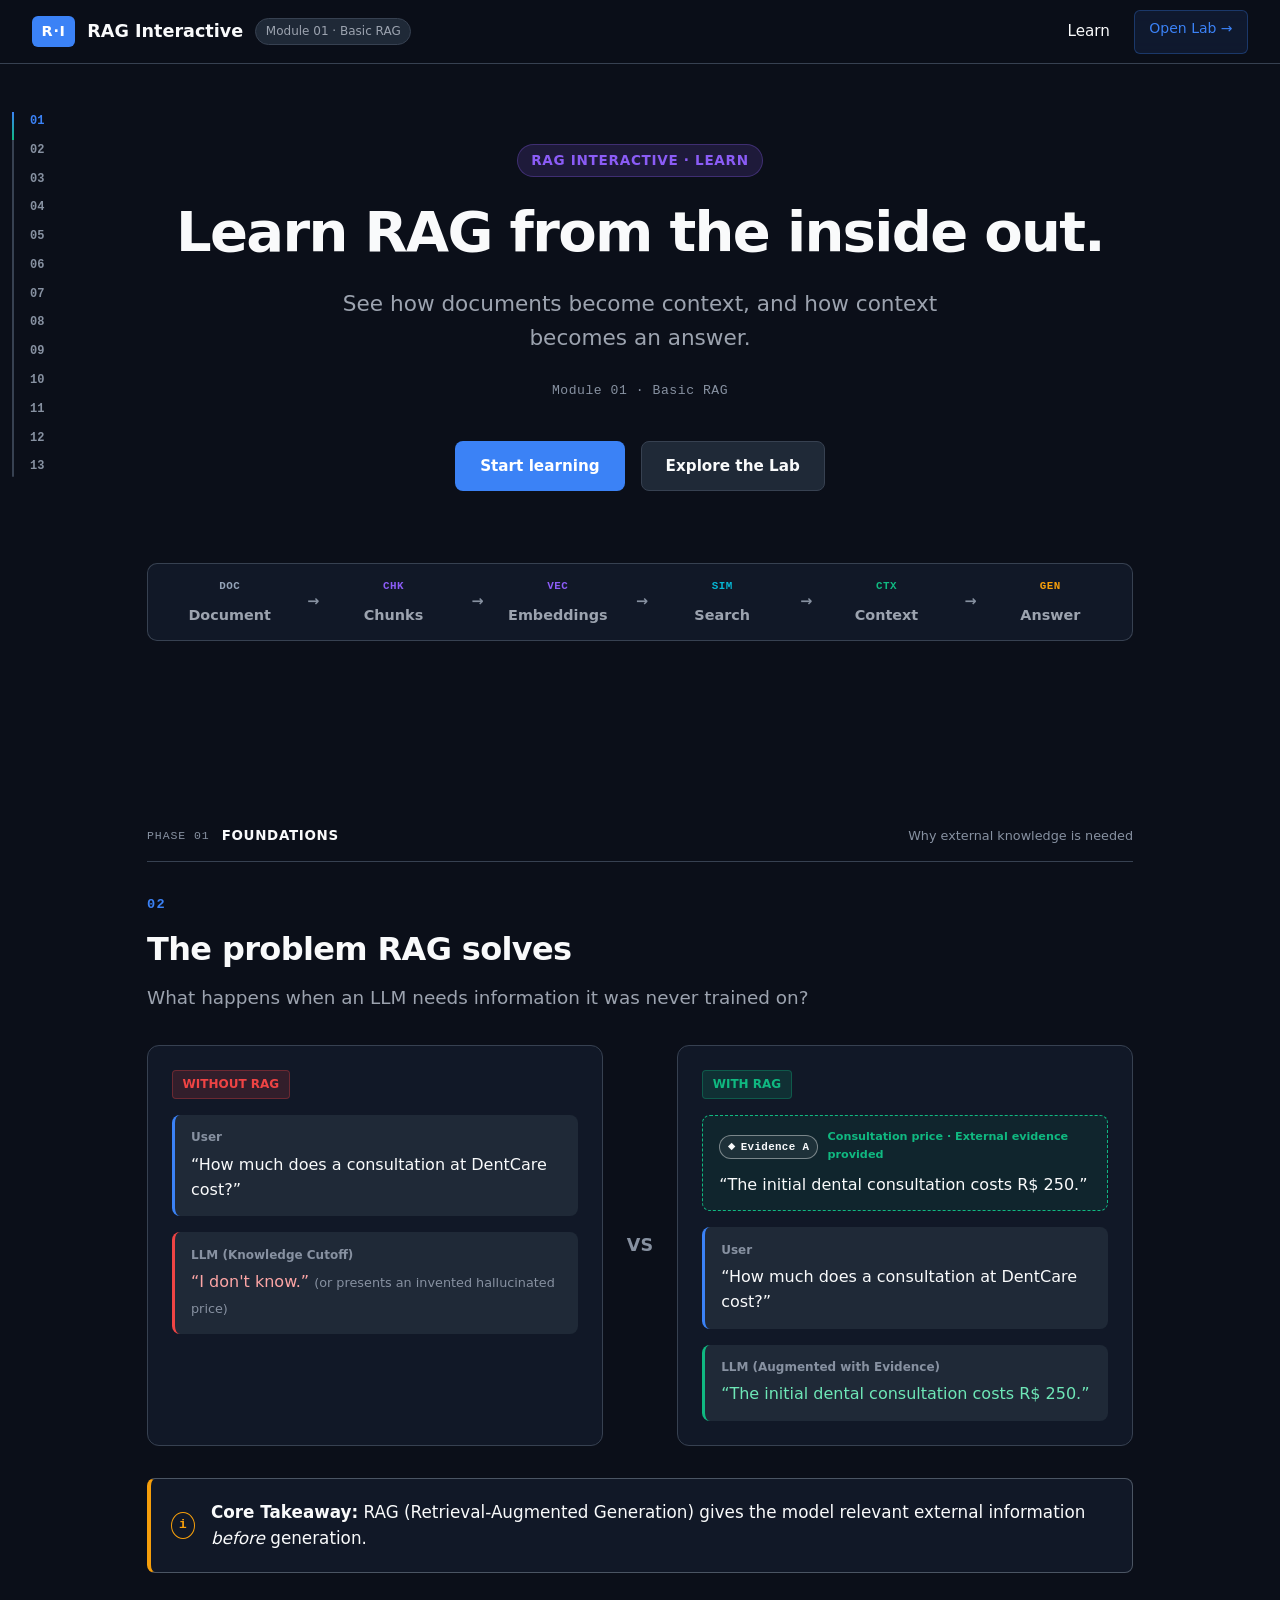
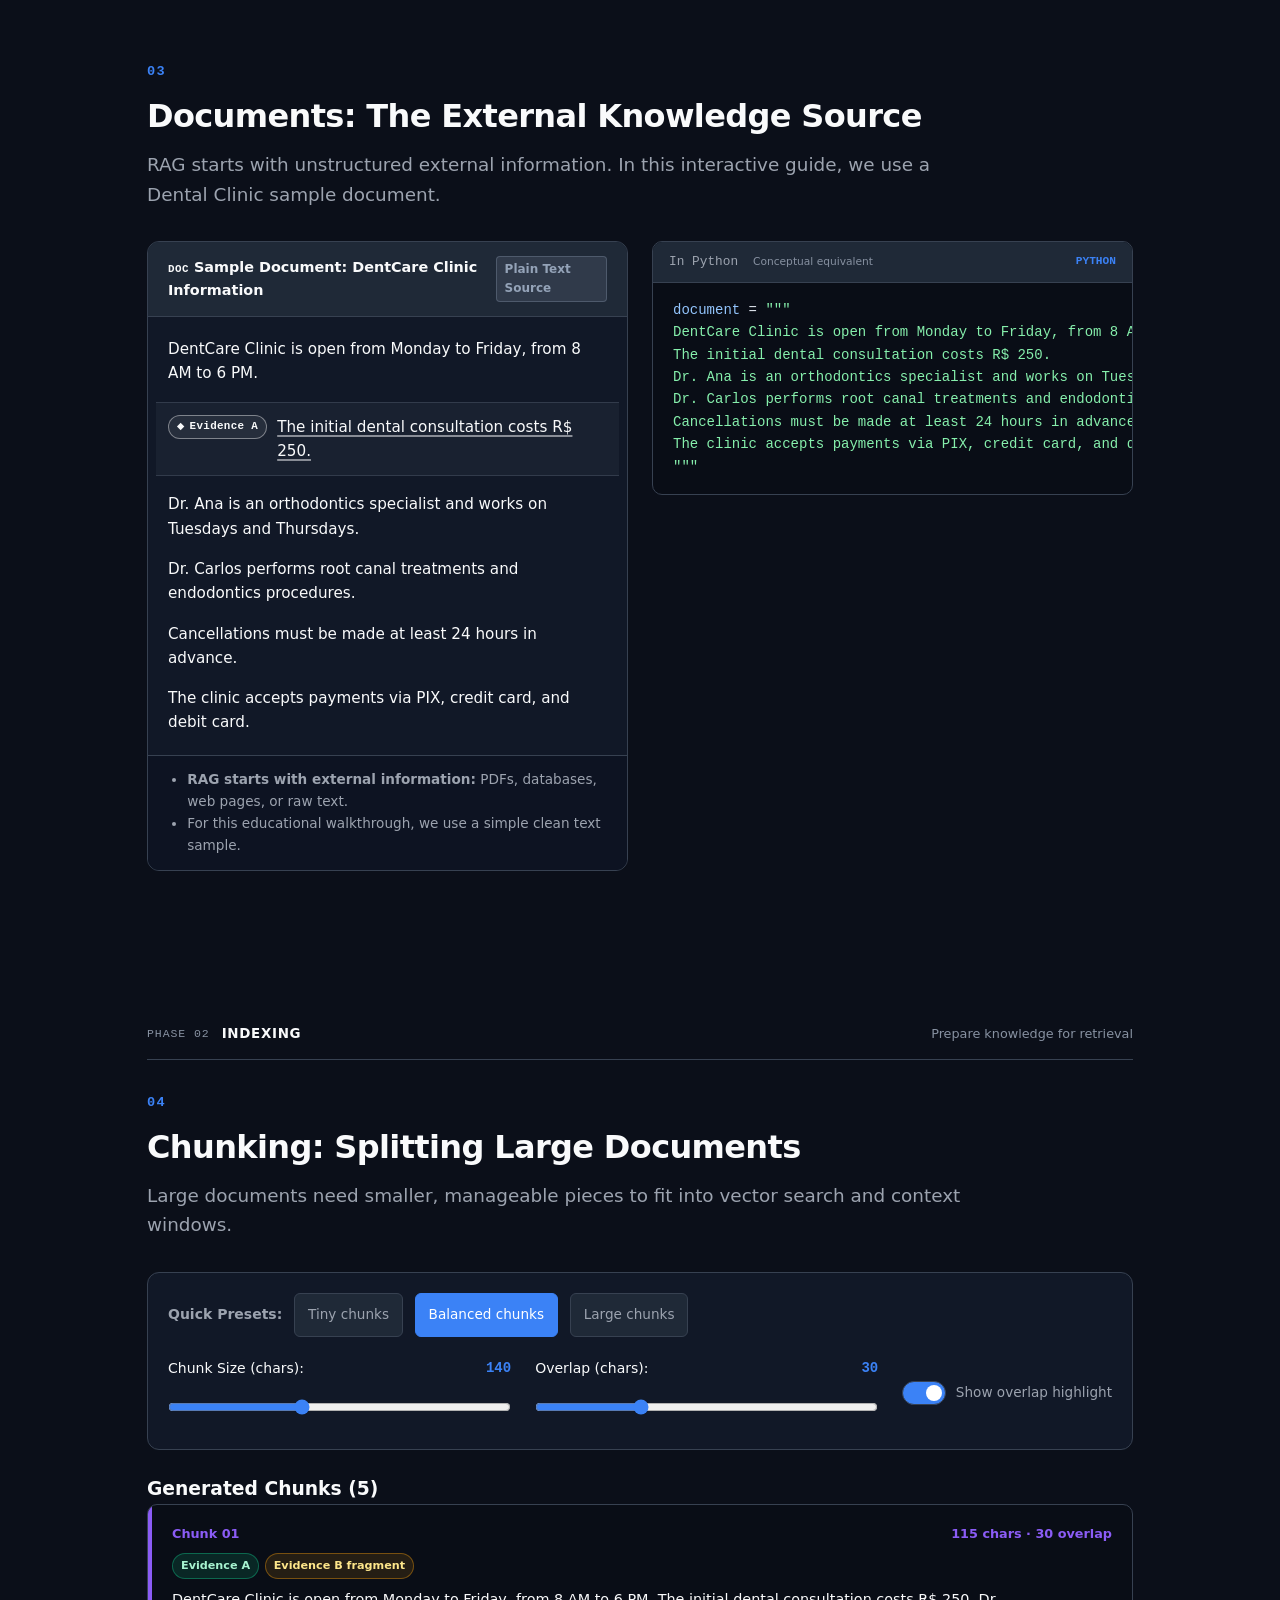
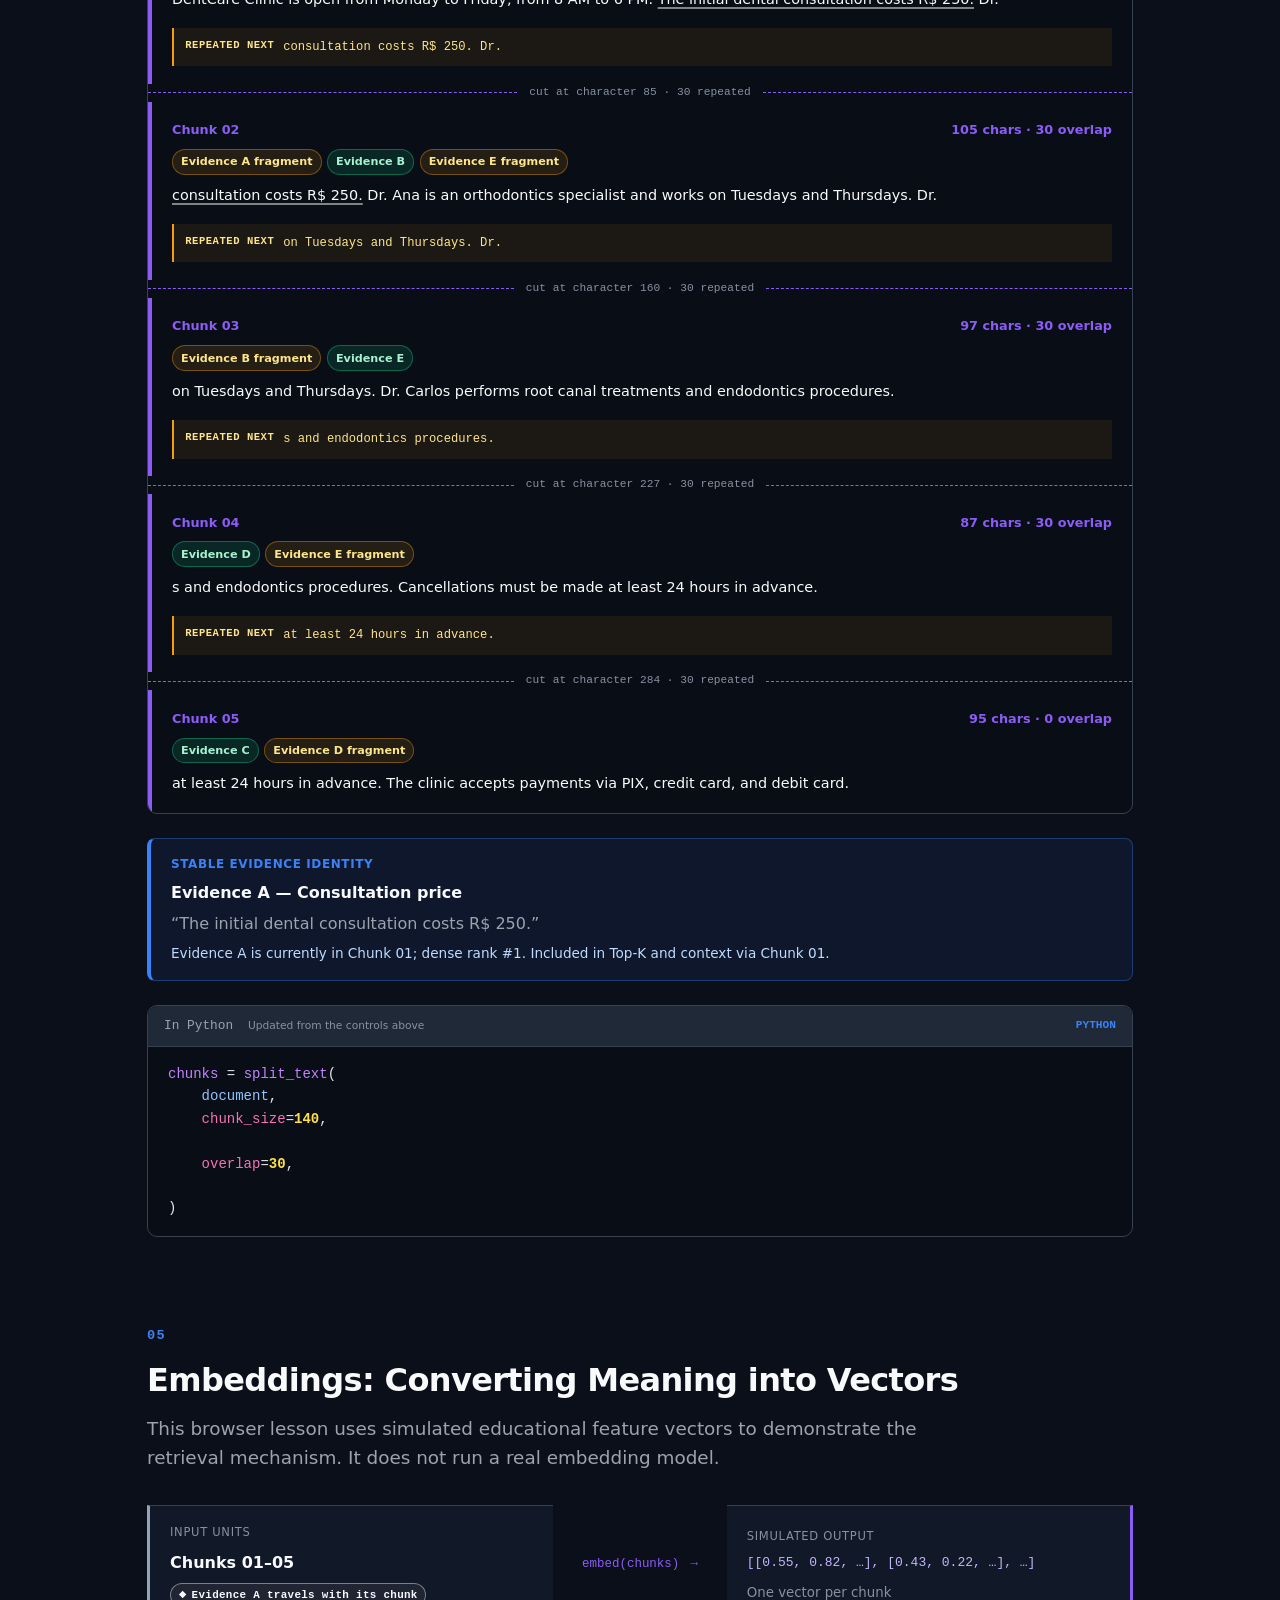
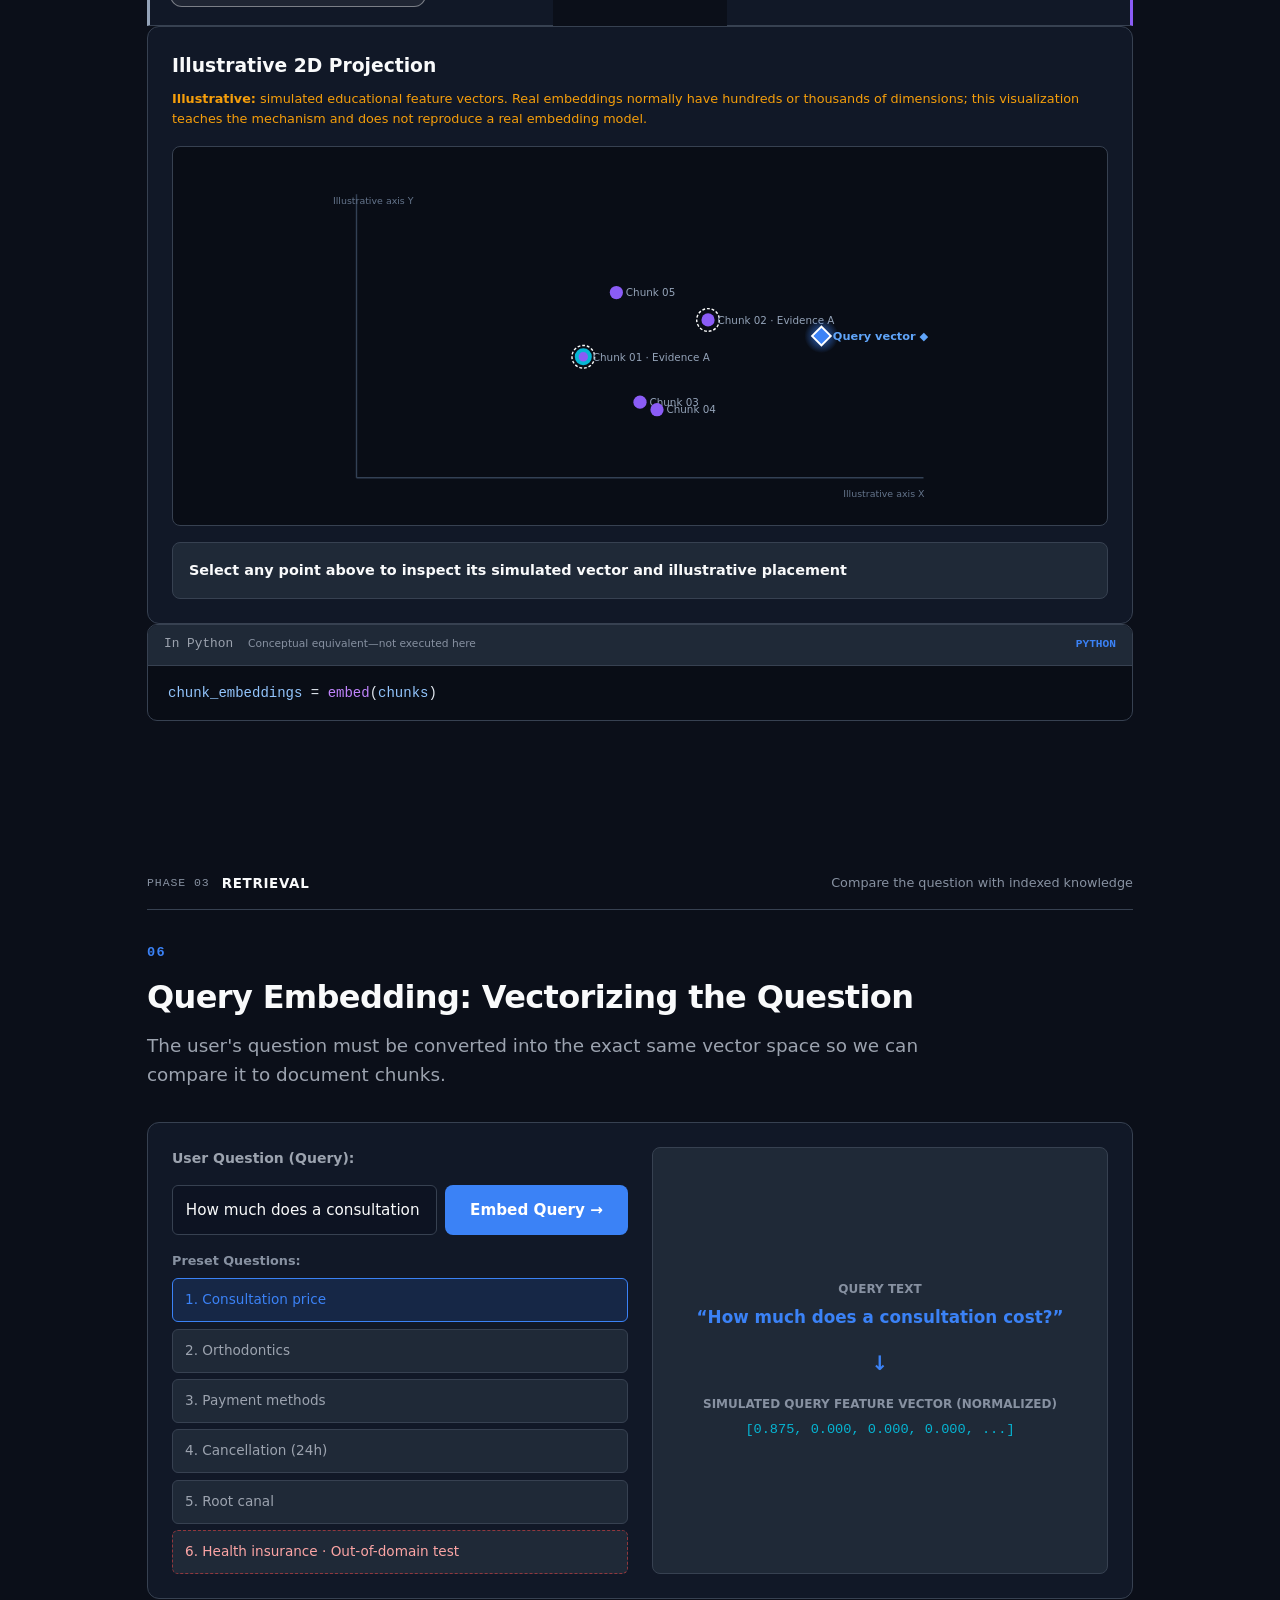
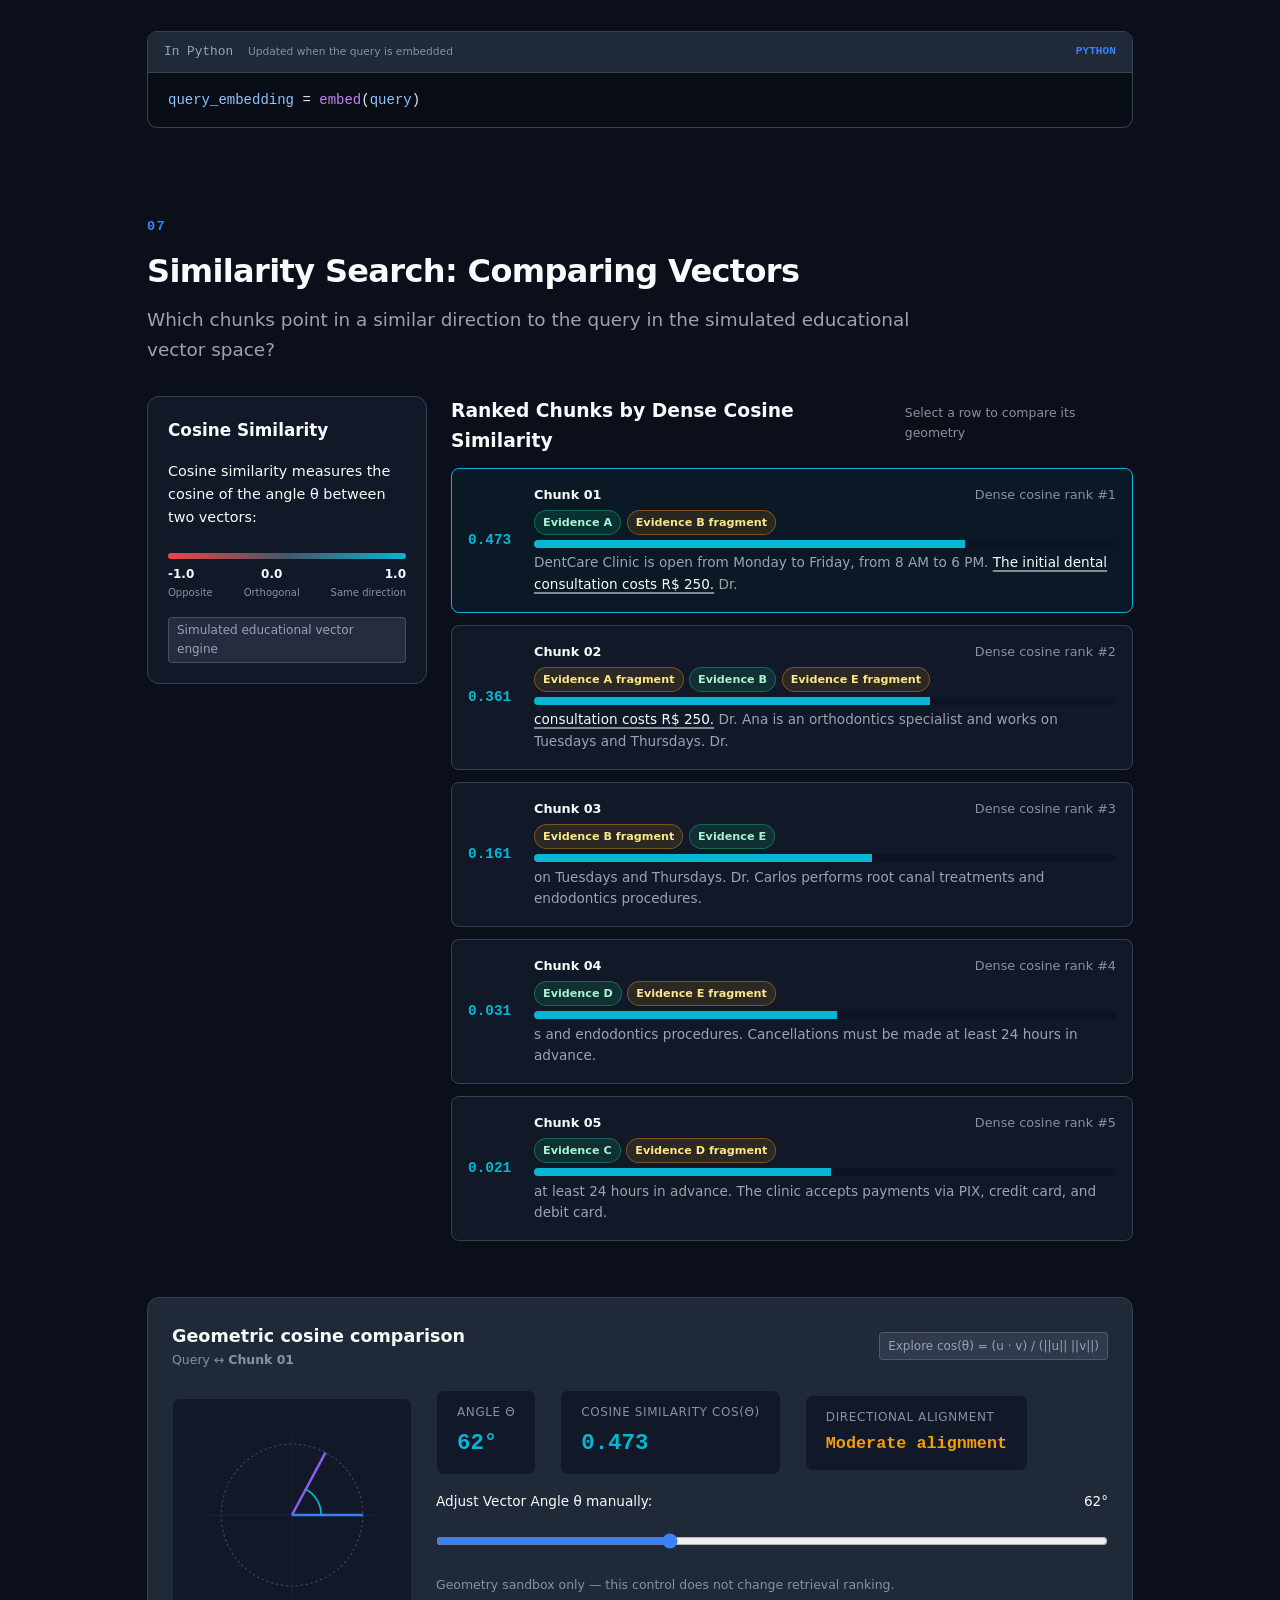
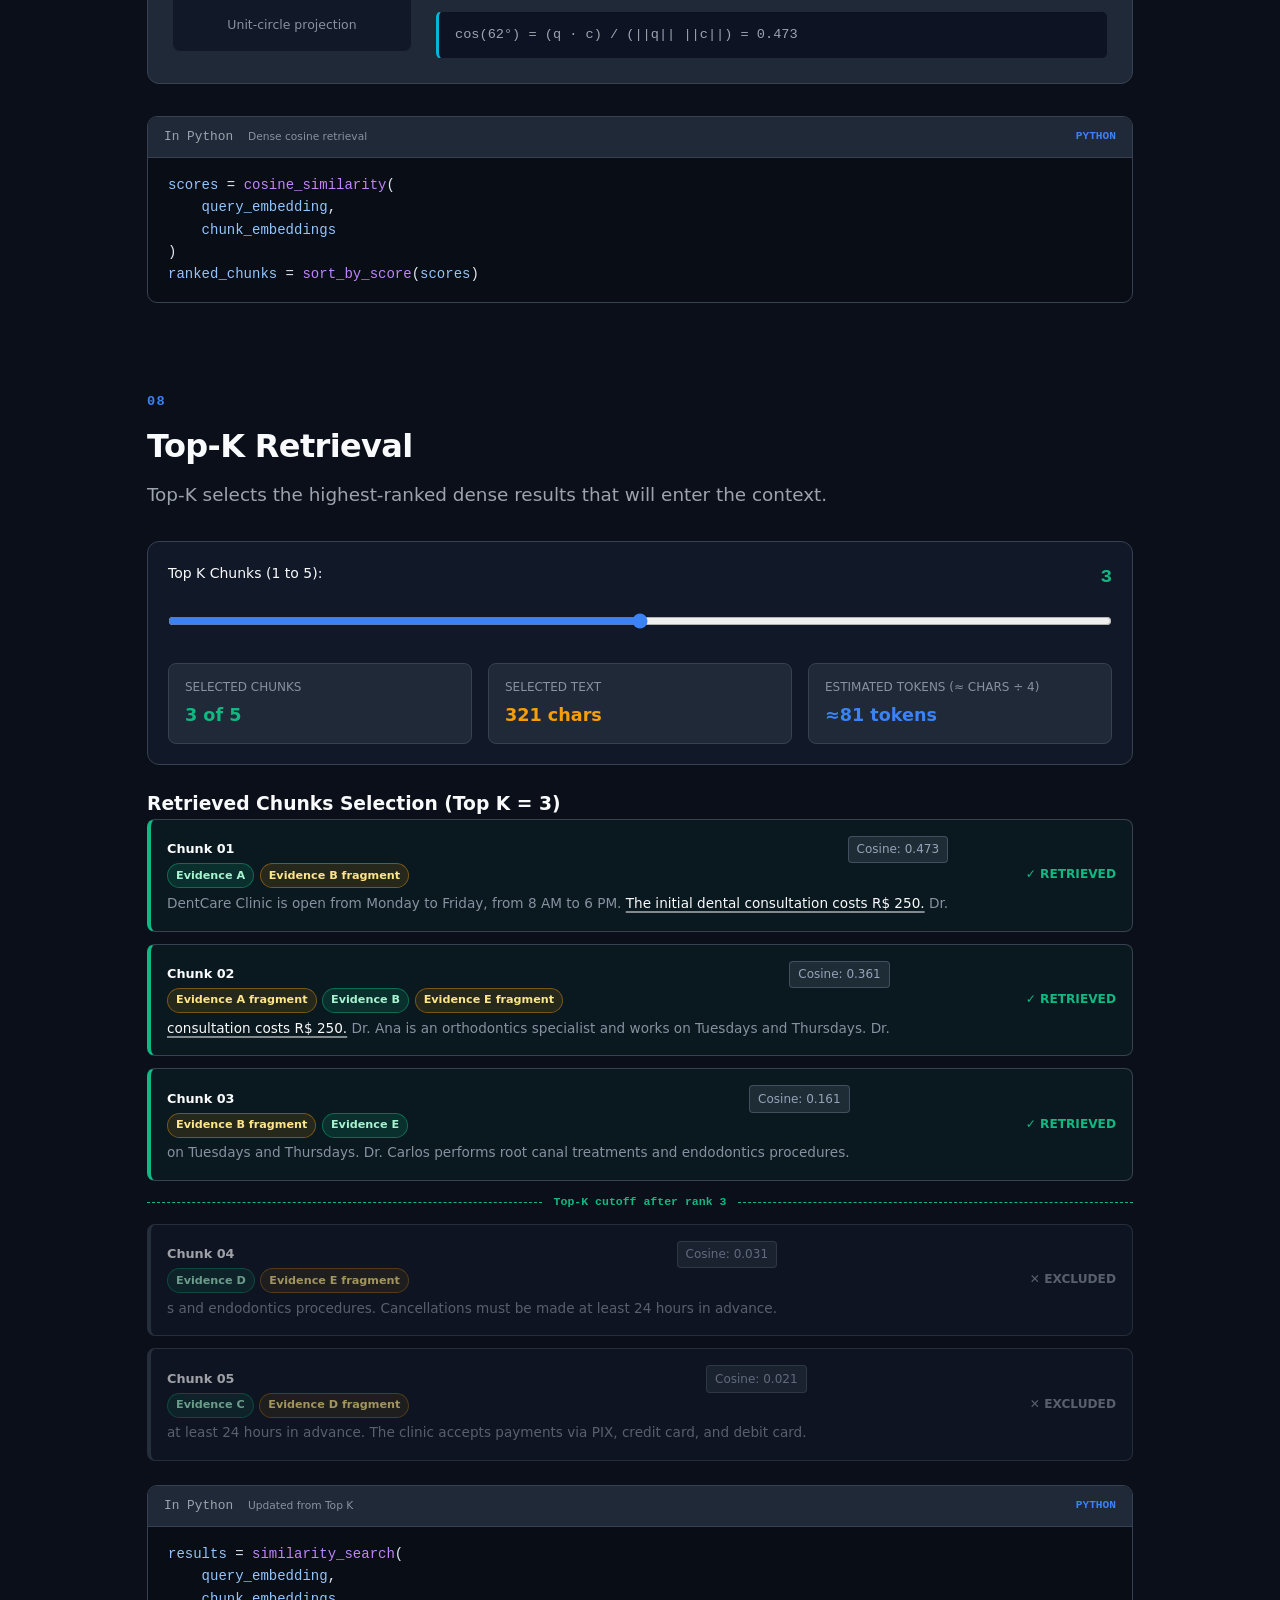
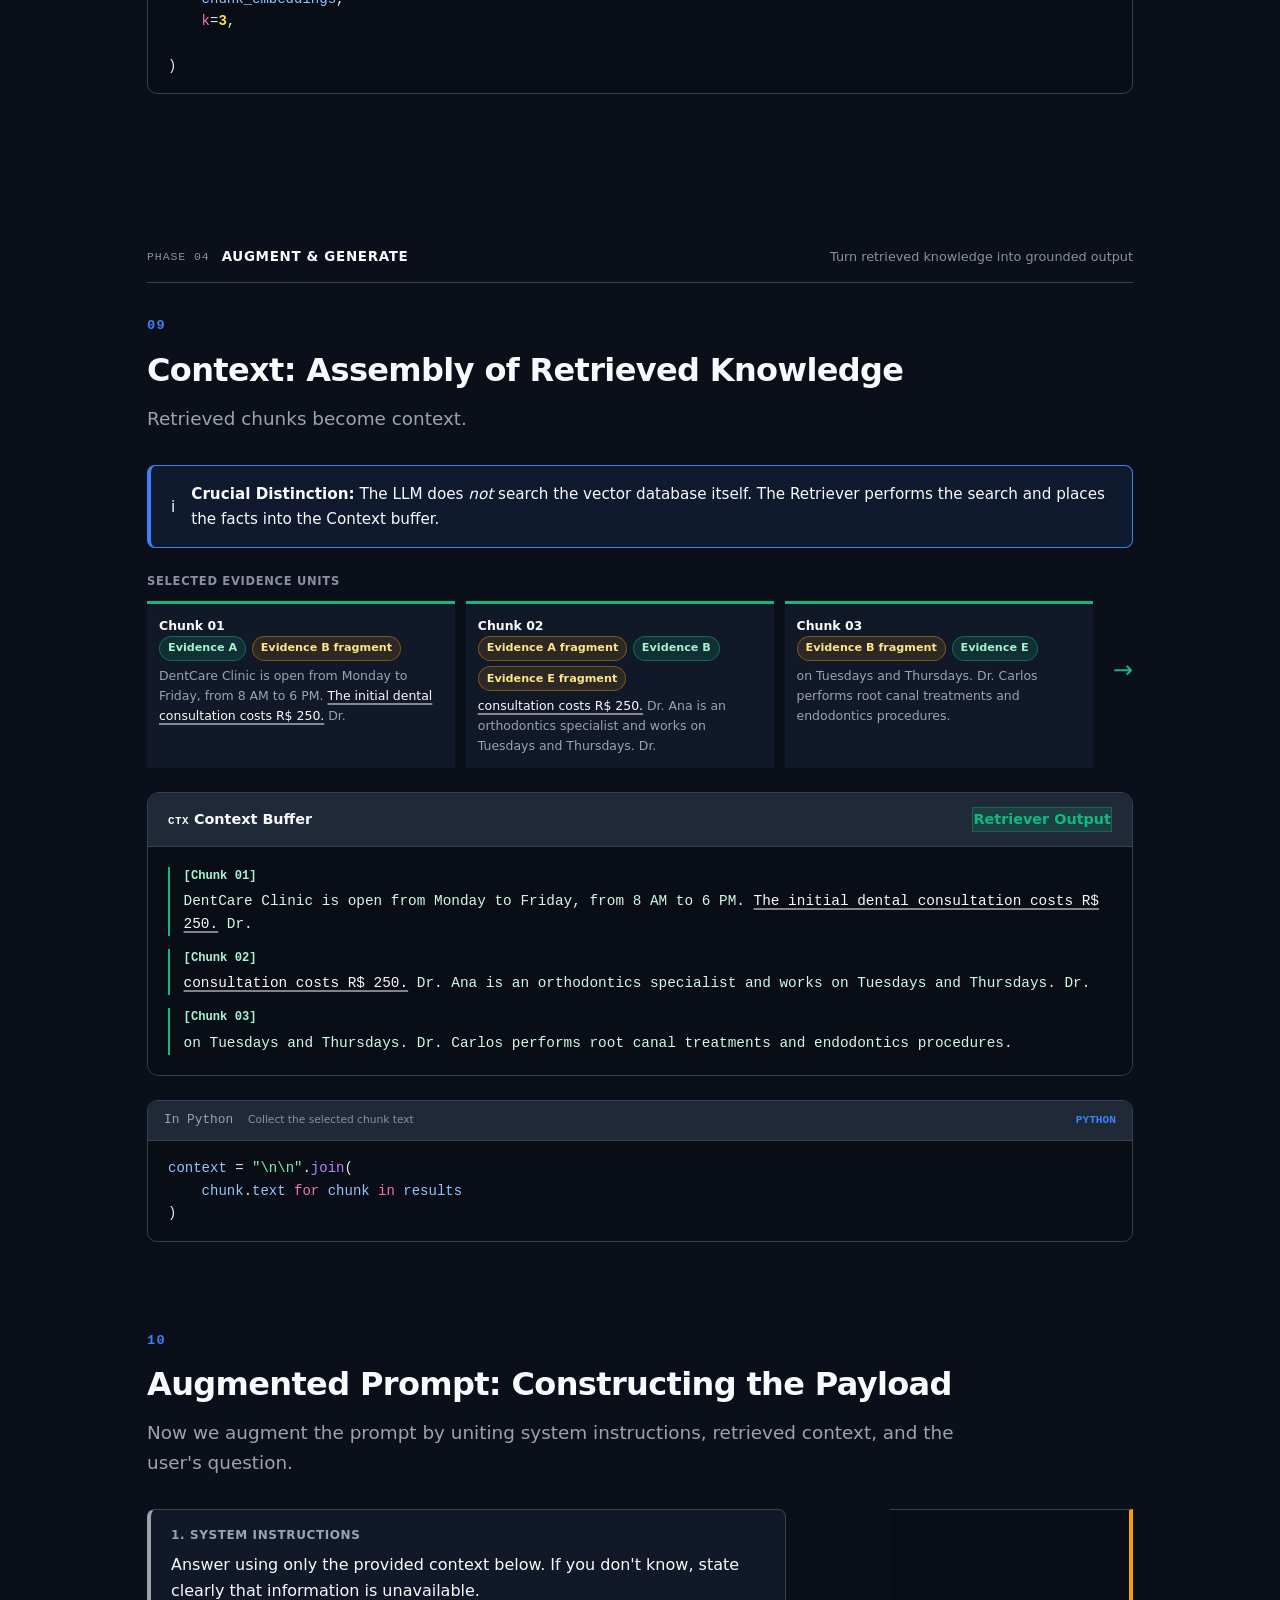
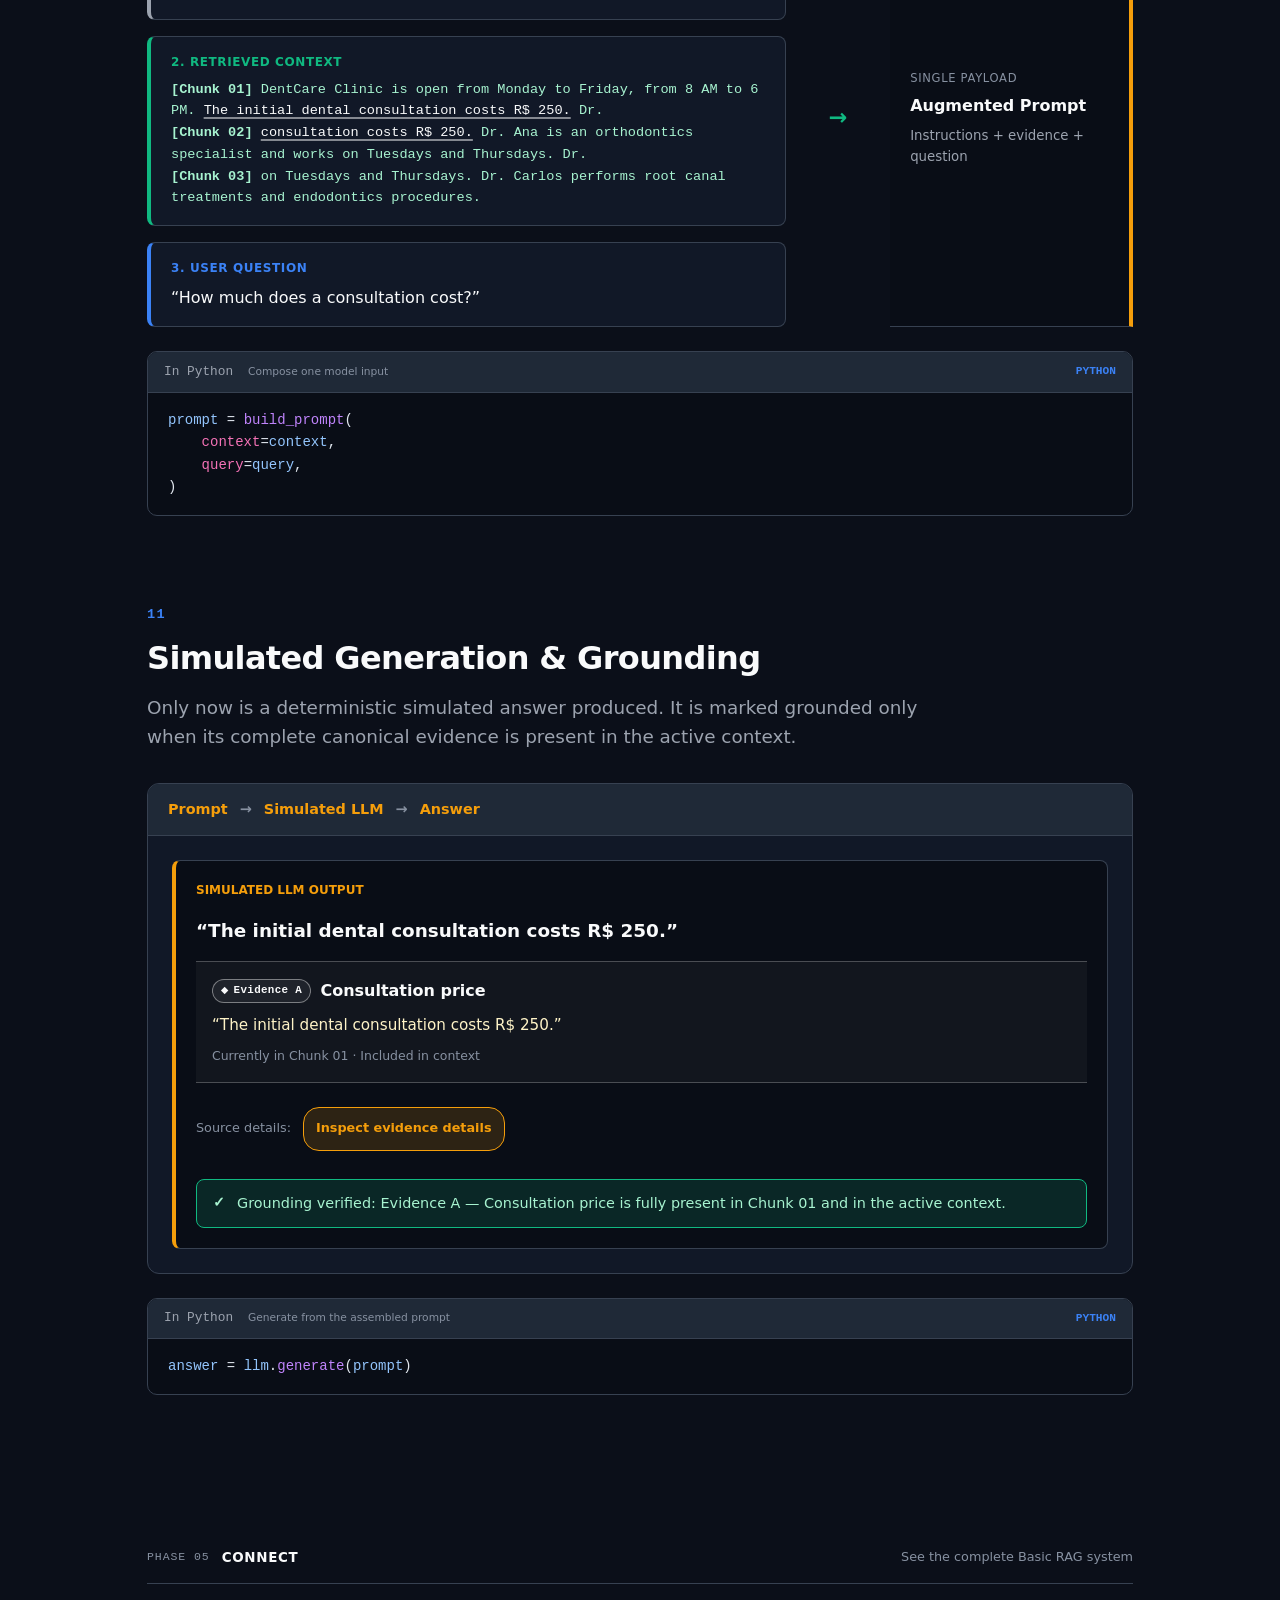
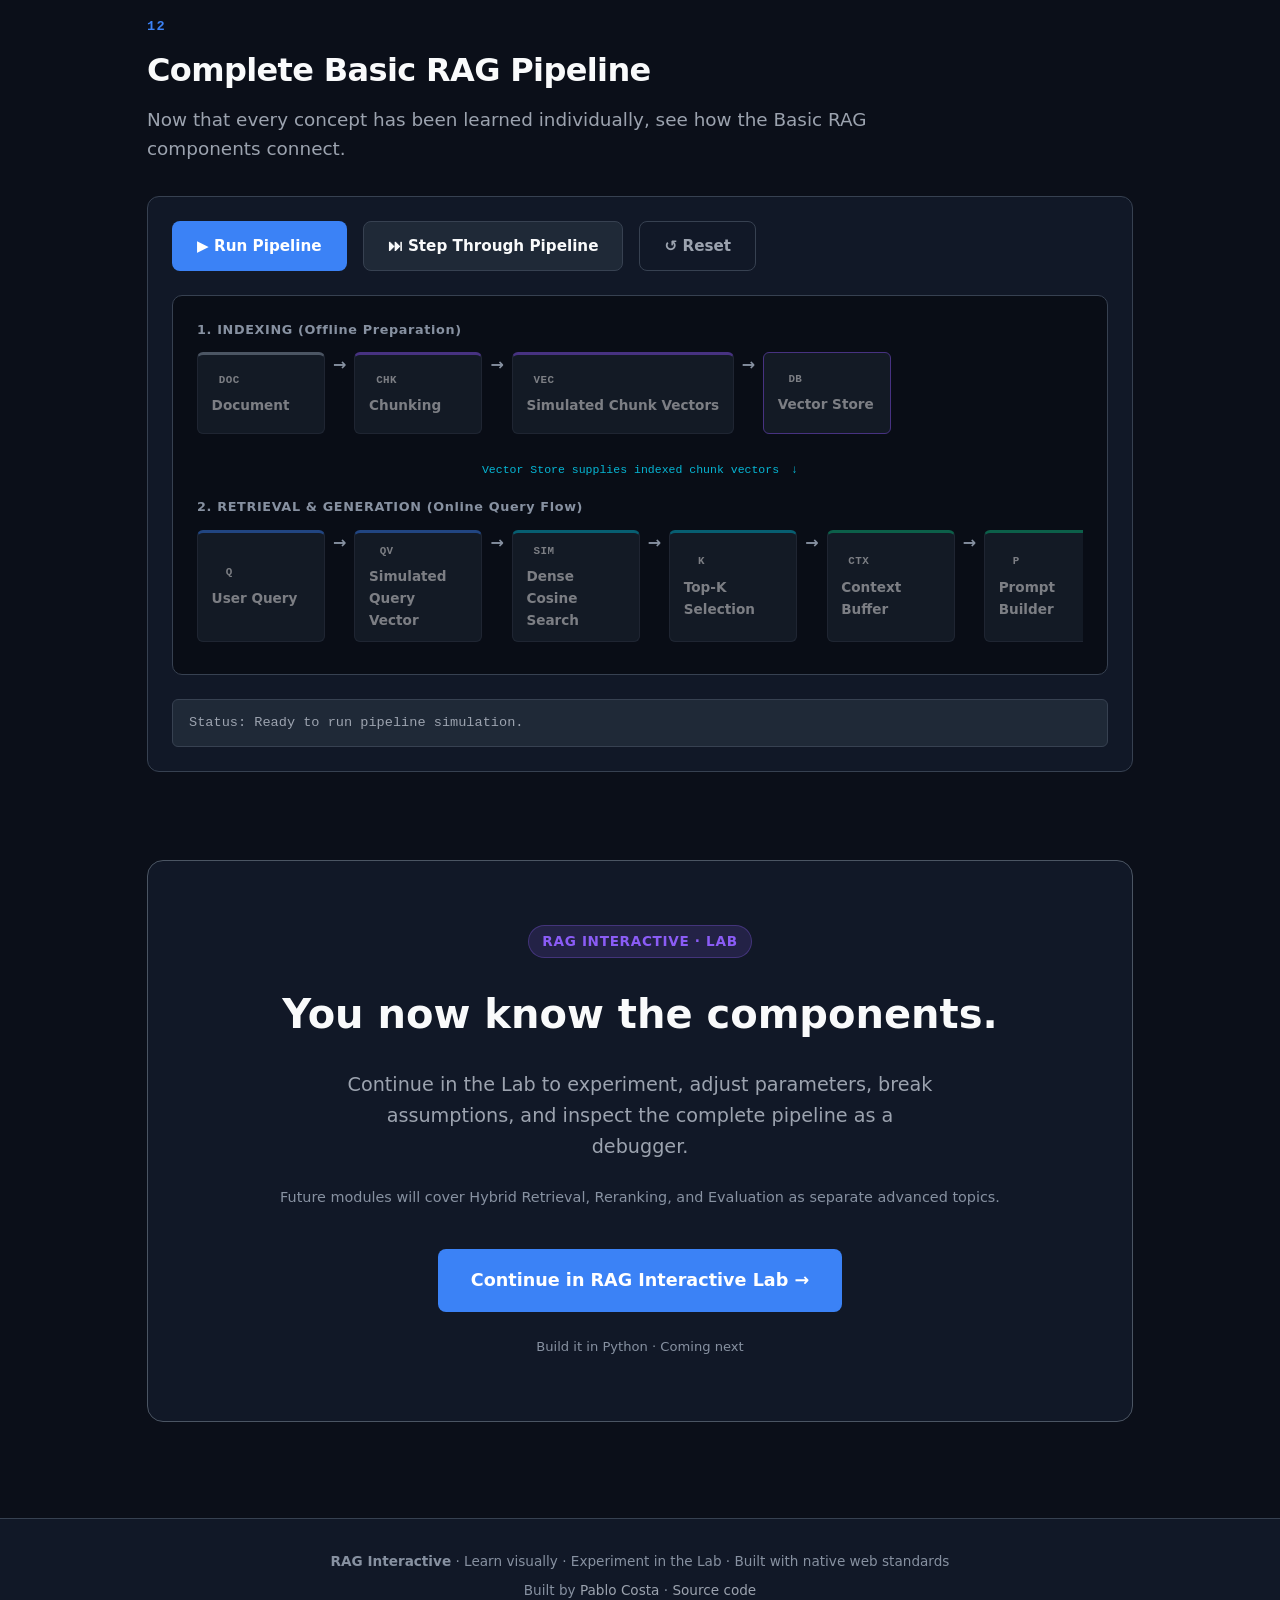
==== commit 132638ff: "update" ====
--- a/index.html
+++ b/index.html
@@ -3,8 +3,19 @@
 <head>
   <meta charset="UTF-8">
   <meta name="viewport" content="width=device-width, initial-scale=1.0">
-  <title>Basic RAG Learn Module | RAG Interactive</title>
+  <title>Learn RAG from the inside out | RAG Interactive</title>
   <meta name="description" content="Learn the Basic RAG pipeline visually—from documents and chunks to retrieval, context, prompts, and grounded answers.">
+  <link rel="canonical" href="https://www.rag-interactive.com/">
+  <meta name="theme-color" content="#0b0f19">
+  <link rel="icon" type="image/svg+xml" href="favicon.svg">
+  <meta property="og:type" content="website">
+  <meta property="og:site_name" content="RAG Interactive">
+  <meta property="og:title" content="Learn RAG from the inside out | RAG Interactive">
+  <meta property="og:description" content="Learn the Basic RAG pipeline visually—from documents and chunks to retrieval, context, prompts, and grounded answers.">
+  <meta property="og:url" content="https://www.rag-interactive.com/">
+  <meta name="twitter:card" content="summary">
+  <meta name="twitter:title" content="Learn RAG from the inside out | RAG Interactive">
+  <meta name="twitter:description" content="Learn the Basic RAG pipeline visually—from documents and chunks to retrieval, context, prompts, and grounded answers.">
   <link rel="stylesheet" href="styles.css">
 </head>
 <body>
@@ -18,7 +29,7 @@
       </div>
       <nav class="nav-links" aria-label="Primary navigation">
         <a href="#hero" class="nav-link active" aria-current="page">Learn</a>
-        <a href="v1/index.html" class="nav-link nav-lab-btn"><span class="nav-lab-wide">Open </span>Lab →</a>
+        <a href="lab/index.html" class="nav-link nav-lab-btn"><span class="nav-lab-wide">Open </span>Lab →</a>
       </nav>
     </div>
     <div class="mobile-progress" aria-label="Learning progress">
@@ -62,7 +73,7 @@
 
         <div class="hero-actions">
           <a href="#problem" class="btn btn-primary">Start learning</a>
-          <a href="v1/index.html" class="btn btn-secondary">Explore the Lab</a>
+          <a href="lab/index.html" class="btn btn-secondary">Explore the Lab</a>
         </div>
 
         <!-- High-level flow preview -->
@@ -91,7 +102,7 @@
           <div class="card-badge badge-red">Without RAG</div>
           <div class="chat-bubble user-bubble">
             <span class="bubble-role">User</span>
-            <p>“Quanto custa a consulta na DentCare?”</p>
+            <p>“How much does a consultation at DentCare cost?”</p>
           </div>
           <div class="chat-bubble ai-bubble error-state">
             <span class="bubble-role">LLM (Knowledge Cutoff)</span>
@@ -106,15 +117,15 @@
           <div class="evidence-box">
             <span class="evidence-identity">Evidence A</span>
             <span class="evidence-tag">Consultation price · External evidence provided</span>
-            <p>“A consulta odontológica inicial custa R$ 250.”</p>
+            <p>“The initial dental consultation costs R$ 250.”</p>
           </div>
           <div class="chat-bubble user-bubble">
             <span class="bubble-role">User</span>
-            <p>“Quanto custa a consulta na DentCare?”</p>
+            <p>“How much does a consultation at DentCare cost?”</p>
           </div>
           <div class="chat-bubble ai-bubble success-state">
             <span class="bubble-role">LLM (Augmented with Evidence)</span>
-            <p>“A consulta odontológica inicial custa R$ 250.”</p>
+            <p>“The initial dental consultation costs R$ 250.”</p>
           </div>
         </div>
       </div>
@@ -140,12 +151,12 @@
             <span class="badge-neutral">Plain Text Source</span>
           </div>
           <div class="doc-body" id="raw-doc-text">
-            <p>A clínica DentCare funciona de segunda a sexta-feira, das 8h às 18h.</p>
-            <p class="document-evidence"><span class="evidence-identity">Evidence A</span><mark>A consulta odontológica inicial custa R$ 250.</mark></p>
-            <p>A Dra. Ana é especialista em ortodontia e atende às terças e quintas.</p>
-            <p>O Dr. Carlos realiza tratamentos de canal e procedimentos de endodontia.</p>
-            <p>Cancelamentos devem ser feitos com pelo menos 24 horas de antecedência.</p>
-            <p>A clínica aceita pagamentos via PIX, cartão de crédito e cartão de débito.</p>
+            <p>DentCare Clinic is open from Monday to Friday, from 8 AM to 6 PM.</p>
+            <p class="document-evidence"><span class="evidence-identity">Evidence A</span><mark>The initial dental consultation costs R$ 250.</mark></p>
+            <p>Dr. Ana is an orthodontics specialist and works on Tuesdays and Thursdays.</p>
+            <p>Dr. Carlos performs root canal treatments and endodontics procedures.</p>
+            <p>Cancellations must be made at least 24 hours in advance.</p>
+            <p>The clinic accepts payments via PIX, credit card, and debit card.</p>
           </div>
           <div class="doc-footer-notes">
             <ul>
@@ -162,12 +173,12 @@
               <span class="code-lang">python</span>
             </div>
             <pre class="code-content"><code><span class="code-var">document</span> = <span class="code-str">"""
-A clínica DentCare funciona de segunda a sexta-feira, das 8h às 18h.
-A consulta odontológica inicial custa R$ 250.
-A Dra. Ana é especialista em ortodontia e atende às terças e quintas.
-O Dr. Carlos realiza tratamentos de canal e procedimentos de endodontia.
-Cancelamentos devem ser feitos com pelo menos 24 horas de antecedência.
-A clínica aceita pagamentos via PIX, cartão de crédito e cartão de débito.
+DentCare Clinic is open from Monday to Friday, from 8 AM to 6 PM.
+The initial dental consultation costs R$ 250.
+Dr. Ana is an orthodontics specialist and works on Tuesdays and Thursdays.
+Dr. Carlos performs root canal treatments and endodontics procedures.
+Cancellations must be made at least 24 hours in advance.
+The clinic accepts payments via PIX, credit card, and debit card.
 """</span></code></pre>
           </div>
         </div>
@@ -229,7 +240,7 @@
         <div class="evidence-registry-card">
           <span class="evidence-registry-label">Stable evidence identity</span>
           <strong>Evidence A — Consultation price</strong>
-          <p>“A consulta odontológica inicial custa R$ 250.”</p>
+          <p>“The initial dental consultation costs R$ 250.”</p>
           <span class="evidence-registry-status" id="evidence-a-status" aria-live="polite">Resolving current chunk and retrieval status…</span>
         </div>
 
@@ -310,25 +321,25 @@
         <div class="query-input-panel">
           <label for="user-query-input" class="control-label">User Question (Query):</label>
           <div class="input-with-button">
-            <input type="text" id="user-query-input" value="Quanto custa uma consulta?" placeholder="Type or choose a question...">
+            <input type="text" id="user-query-input" value="How much does a consultation cost?" placeholder="Type or choose a question...">
             <button id="btn-vectorize-query" class="btn btn-blue">Embed Query →</button>
           </div>
 
           <div class="query-presets">
             <span class="presets-label">Preset Questions:</span>
-            <button class="q-preset-btn active" data-q="Quanto custa uma consulta?" aria-pressed="true">1. Preço da consulta</button>
-            <button class="q-preset-btn" data-q="Quem atende ortodontia?" aria-pressed="false">2. Ortodontia</button>
-            <button class="q-preset-btn" data-q="Quais formas de pagamento são aceitas?" aria-pressed="false">3. Formas de pagamento</button>
-            <button class="q-preset-btn" data-q="Quando posso cancelar?" aria-pressed="false">4. Cancelamento (24h)</button>
-            <button class="q-preset-btn" data-q="Quem realiza tratamento de canal?" aria-pressed="false">5. Tratamento de canal</button>
-            <button class="q-preset-btn q-preset-out-of-domain" data-q="A clínica aceita convênio Unimed?" aria-pressed="false">6. Convênios · Out-of-domain test</button>
+            <button class="q-preset-btn active" data-q="How much does a consultation cost?" aria-pressed="true">1. Consultation price</button>
+            <button class="q-preset-btn" data-q="Who handles orthodontics?" aria-pressed="false">2. Orthodontics</button>
+            <button class="q-preset-btn" data-q="What payment methods are accepted?" aria-pressed="false">3. Payment methods</button>
+            <button class="q-preset-btn" data-q="When can I cancel?" aria-pressed="false">4. Cancellation (24h)</button>
+            <button class="q-preset-btn" data-q="Who performs root canal treatment?" aria-pressed="false">5. Root canal</button>
+            <button class="q-preset-btn q-preset-out-of-domain" data-q="Does the clinic accept Unimed insurance?" aria-pressed="false">6. Health insurance · Out-of-domain test</button>
           </div>
         </div>
 
         <div class="query-transform-flow">
           <div class="query-box">
             <span class="q-label">Query Text</span>
-            <span class="q-text" id="display-query-text">“Quanto custa uma consulta?”</span>
+            <span class="q-text" id="display-query-text">“How much does a consultation cost?”</span>
           </div>
           <div class="arrow-down">↓</div>
           <div class="vector-box">
@@ -555,7 +566,7 @@
 
           <div class="prompt-block block-question">
             <span class="block-label">3. USER QUESTION</span>
-            <p id="prompt-question-preview">“Quanto custa uma consulta?”</p>
+            <p id="prompt-question-preview">“How much does a consultation cost?”</p>
           </div>
           </div>
           <div class="assembly-connector" aria-hidden="true"><span></span><b>→</b></div>
@@ -595,11 +606,11 @@
           <div class="gen-body">
             <div class="llm-response-box">
               <span class="llm-tag">Simulated LLM Output</span>
-              <p class="answer-text" id="final-answer-text">“A consulta odontológica inicial custa R$ 250.”</p>
+              <p class="answer-text" id="final-answer-text">“The initial dental consultation costs R$ 250.”</p>
 
               <div class="answer-evidence" id="answer-evidence" aria-live="polite">
                 <div><span class="evidence-identity">Evidence A</span><strong>Consultation price</strong></div>
-                <blockquote id="answer-evidence-quote">“A consulta odontológica inicial custa R$ 250.”</blockquote>
+                <blockquote id="answer-evidence-quote">“The initial dental consultation costs R$ 250.”</blockquote>
                 <span id="answer-evidence-location">Currently in Chunk 02 · Included in context</span>
               </div>
 
@@ -743,7 +754,7 @@
         <p class="future-modules-note">Future modules will cover Hybrid Retrieval, Reranking, and Evaluation as separate advanced topics.</p>
 
         <div class="transition-actions">
-          <a href="v1/index.html" class="btn btn-large-primary">Continue in RAG Interactive Lab →</a>
+          <a href="lab/index.html" class="btn btn-large-primary">Continue in RAG Interactive Lab →</a>
         </div>
         <p class="coming-next-note">Build it in Python · Coming next</p>
       </div>
@@ -752,6 +763,7 @@
 
   <footer class="app-footer">
     <p><strong>RAG Interactive</strong> · Learn visually · Experiment in the Lab · Built with native web standards</p>
+    <p class="footer-attribution">Built by <a href="https://github.com/92pablocosta" rel="author">Pablo Costa</a> · <a href="https://github.com/92pablocosta/rag-interactive" rel="noopener" target="_blank">Source code</a></p>
   </footer>
 
   <script src="rag-core.js"></script>
--- a/styles.css
+++ b/styles.css
@@ -27,6 +27,9 @@
 
   --font-ui: system-ui, -apple-system, BlinkMacSystemFont, "Segoe UI", Roboto, sans-serif;
   --font-code: "SFMono-Regular", Consolas, "Liberation Mono", Menlo, monospace;
+
+  /* Design-layer accent vertex (used across vector icons) */
+  --icon-accent: #3d8bff;
 
   --nav-height: 64px;
 }
@@ -241,6 +244,7 @@
    LAYOUT & SECTIONS
 ---------------------------------------------------- */
 .content-wrapper {
+  width: 100%;
   max-width: 1100px;
   margin: 0 auto;
   padding: 3rem 2rem 6rem 2rem;
@@ -356,11 +360,6 @@
   color: var(--text-secondary);
 }
 
-.flow-arrow {
-  color: var(--text-muted);
-  font-weight: 700;
-}
-
 /* ----------------------------------------------------
    BUTTONS
 ---------------------------------------------------- */
@@ -423,16 +422,6 @@
   font-size: 1.1rem;
   background: var(--color-query);
   color: #fff;
-}
-
-.btn-large-disabled {
-  padding: 1rem 2rem;
-  font-size: 1.1rem;
-  background: var(--bg-input);
-  color: var(--text-muted);
-  border: 1px solid var(--border-medium);
-  cursor: not-allowed;
-  opacity: 0.6;
 }
 
 /* ----------------------------------------------------
@@ -844,13 +833,6 @@
   color: var(--color-embed);
 }
 
-.overlap-text {
-  background: rgba(245, 158, 11, 0.25);
-  color: #fef08a;
-  border-radius: 2px;
-  padding: 0 2px;
-}
-
 .evidence-registry-card {
   background: rgba(59, 130, 246, 0.08);
   border: 1px solid rgba(59, 130, 246, 0.35);
@@ -906,11 +888,6 @@
   background: rgba(245, 158, 11, 0.12);
   border: 1px solid rgba(245, 158, 11, 0.4);
   color: #fde68a;
-}
-
-.chunk-card.source-highlight {
-  outline: 3px solid var(--color-gen);
-  box-shadow: 0 0 16px rgba(245, 158, 11, 0.6);
 }
 
 /* ----------------------------------------------------
@@ -920,36 +897,6 @@
   display: grid;
   grid-template-columns: repeat(3, 1fr);
   gap: 1rem;
-}
-
-.text-vector-card {
-  background: var(--bg-surface);
-  border: 1px solid var(--border-medium);
-  border-radius: 8px;
-  padding: 1rem;
-  display: flex;
-  flex-direction: column;
-  align-items: center;
-  text-align: center;
-  gap: 0.5rem;
-  font-size: 0.85rem;
-}
-
-.sentence-text {
-  font-weight: 600;
-  color: var(--text-primary);
-}
-
-.transform-arrow {
-  font-size: 0.75rem;
-  color: var(--color-embed);
-  font-weight: 700;
-}
-
-.vector-preview {
-  font-family: var(--font-code);
-  font-size: 0.75rem;
-  color: var(--color-search);
 }
 
 .vector-space-wrapper {
@@ -1421,21 +1368,6 @@
   color: #a7f3d0;
 }
 
-.assembly-equation {
-  background: var(--bg-card);
-  border: 1px solid var(--border-medium);
-  padding: 0.85rem;
-  border-radius: 8px;
-  text-align: center;
-  font-weight: 700;
-  font-size: 1rem;
-  color: var(--text-secondary);
-}
-
-.assembly-equation span {
-  color: var(--text-primary);
-}
-
 /* ----------------------------------------------------
    SECTION 11: GENERATION
 ---------------------------------------------------- */
@@ -1588,13 +1520,6 @@
   transition: all 0.3s;
 }
 
-.pipe-node.active-node {
-  border-color: var(--color-query);
-  background: rgba(59, 130, 246, 0.2);
-  box-shadow: 0 0 12px rgba(59, 130, 246, 0.4);
-  transform: scale(1.05);
-}
-
 .node-storage {
   border-color: var(--color-embed);
 }
@@ -1805,6 +1730,20 @@
   font-size: 0.85rem;
   color: var(--text-muted);
   background: var(--bg-surface);
+}
+
+.footer-attribution {
+  margin-top: 0.5rem;
+}
+
+.footer-attribution a {
+  color: var(--text-secondary);
+  text-decoration: none;
+}
+
+.footer-attribution a:hover {
+  color: var(--color-query);
+  text-decoration: underline;
 }
 
 /* ----------------------------------------------------
@@ -2138,12 +2077,6 @@
   text-transform: uppercase;
   font-size: 0.66rem;
   letter-spacing: 0.05em;
-}
-
-.chunk-card.source-highlight {
-  outline: 3px solid var(--color-gen);
-  outline-offset: -3px;
-  box-shadow: none;
 }
 
 /* Embedding transformation and point language */
@@ -2596,6 +2529,7 @@
 }
 
 @media (prefers-reduced-motion: reduce) {
+
   html { scroll-behavior: auto; }
 
   *,
@@ -2607,3 +2541,18 @@
     transition-duration: 0.01ms !important;
   }
 }
+
+/* ----------------------------------------------------
+   DESIGN-LAYER ICON COMPONENT
+---------------------------------------------------- */
+.design-icon {
+  display: inline-block;
+  width: 1em;
+  height: 1em;
+  fill: none;
+  color: var(--text-primary);
+}
+.design-icon .accent,
+.design-icon.has-accent .endpoint-node {
+  fill: var(--icon-accent);
+}
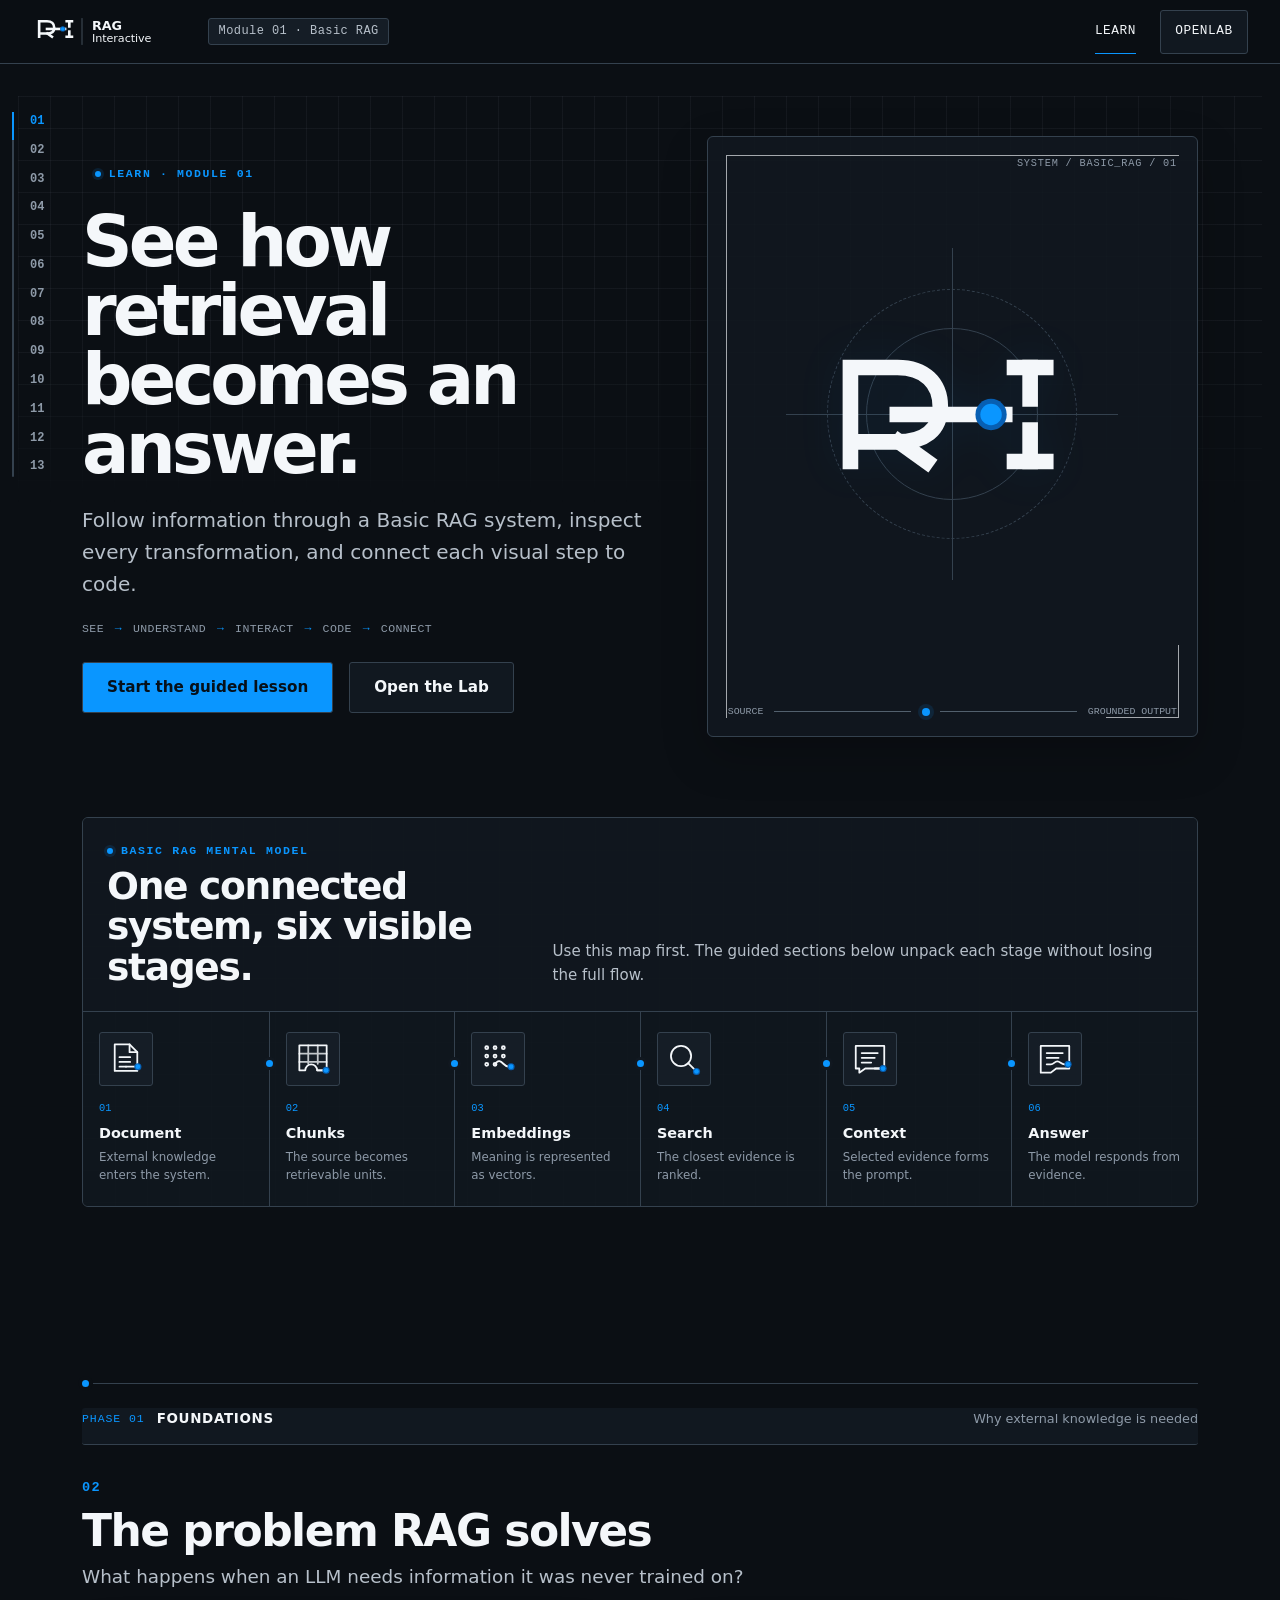
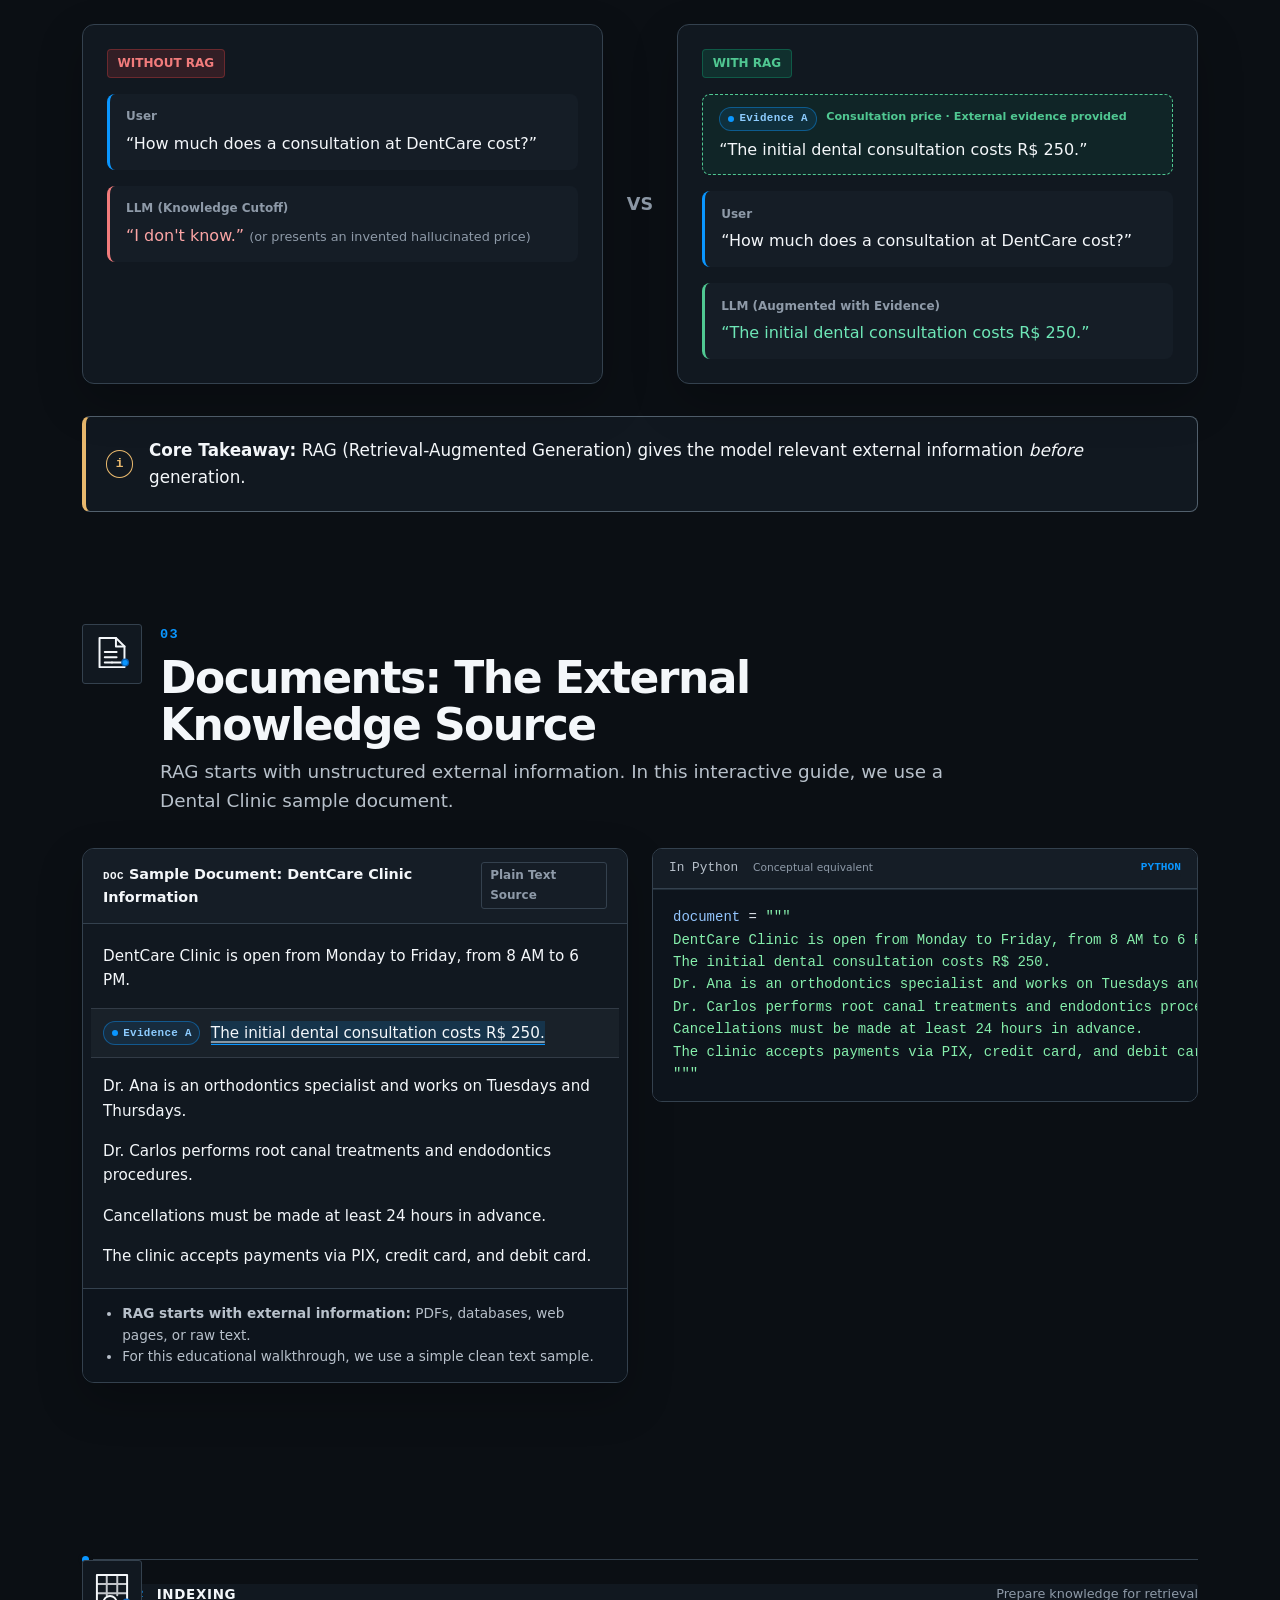
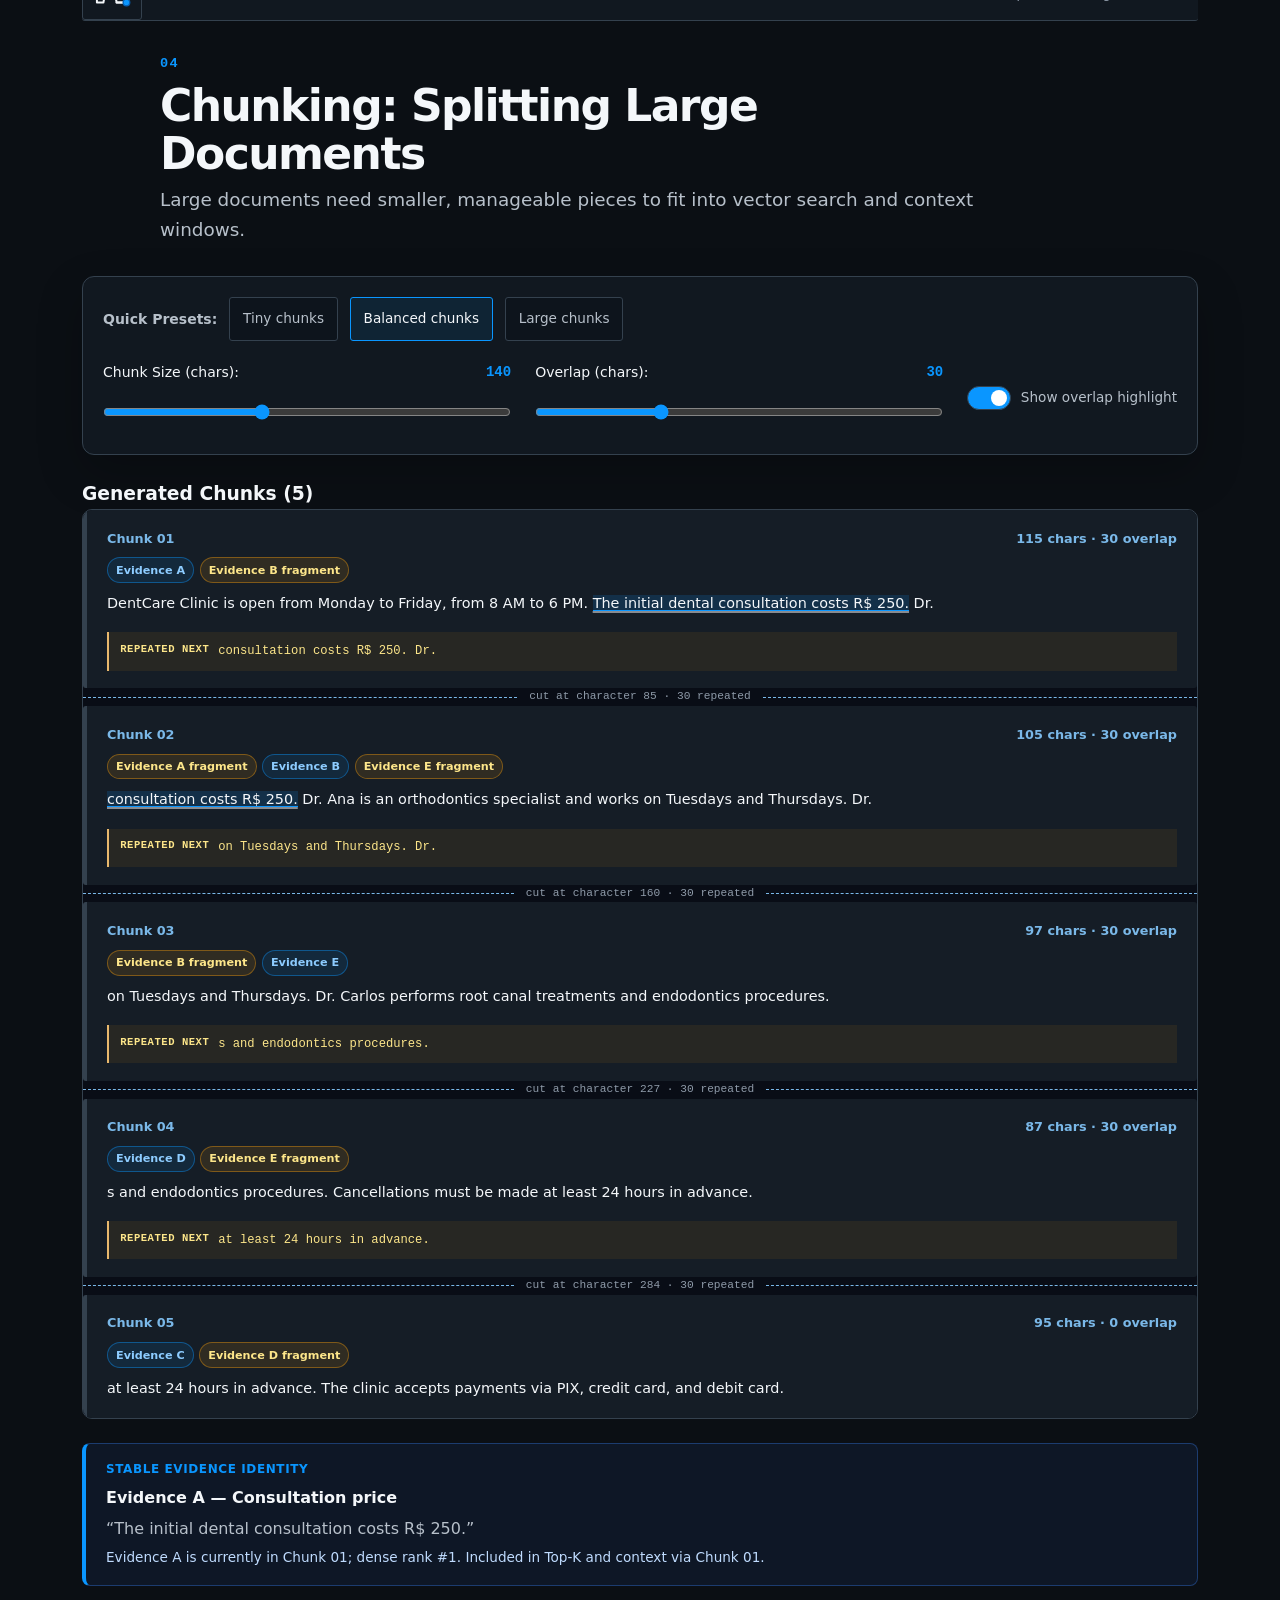
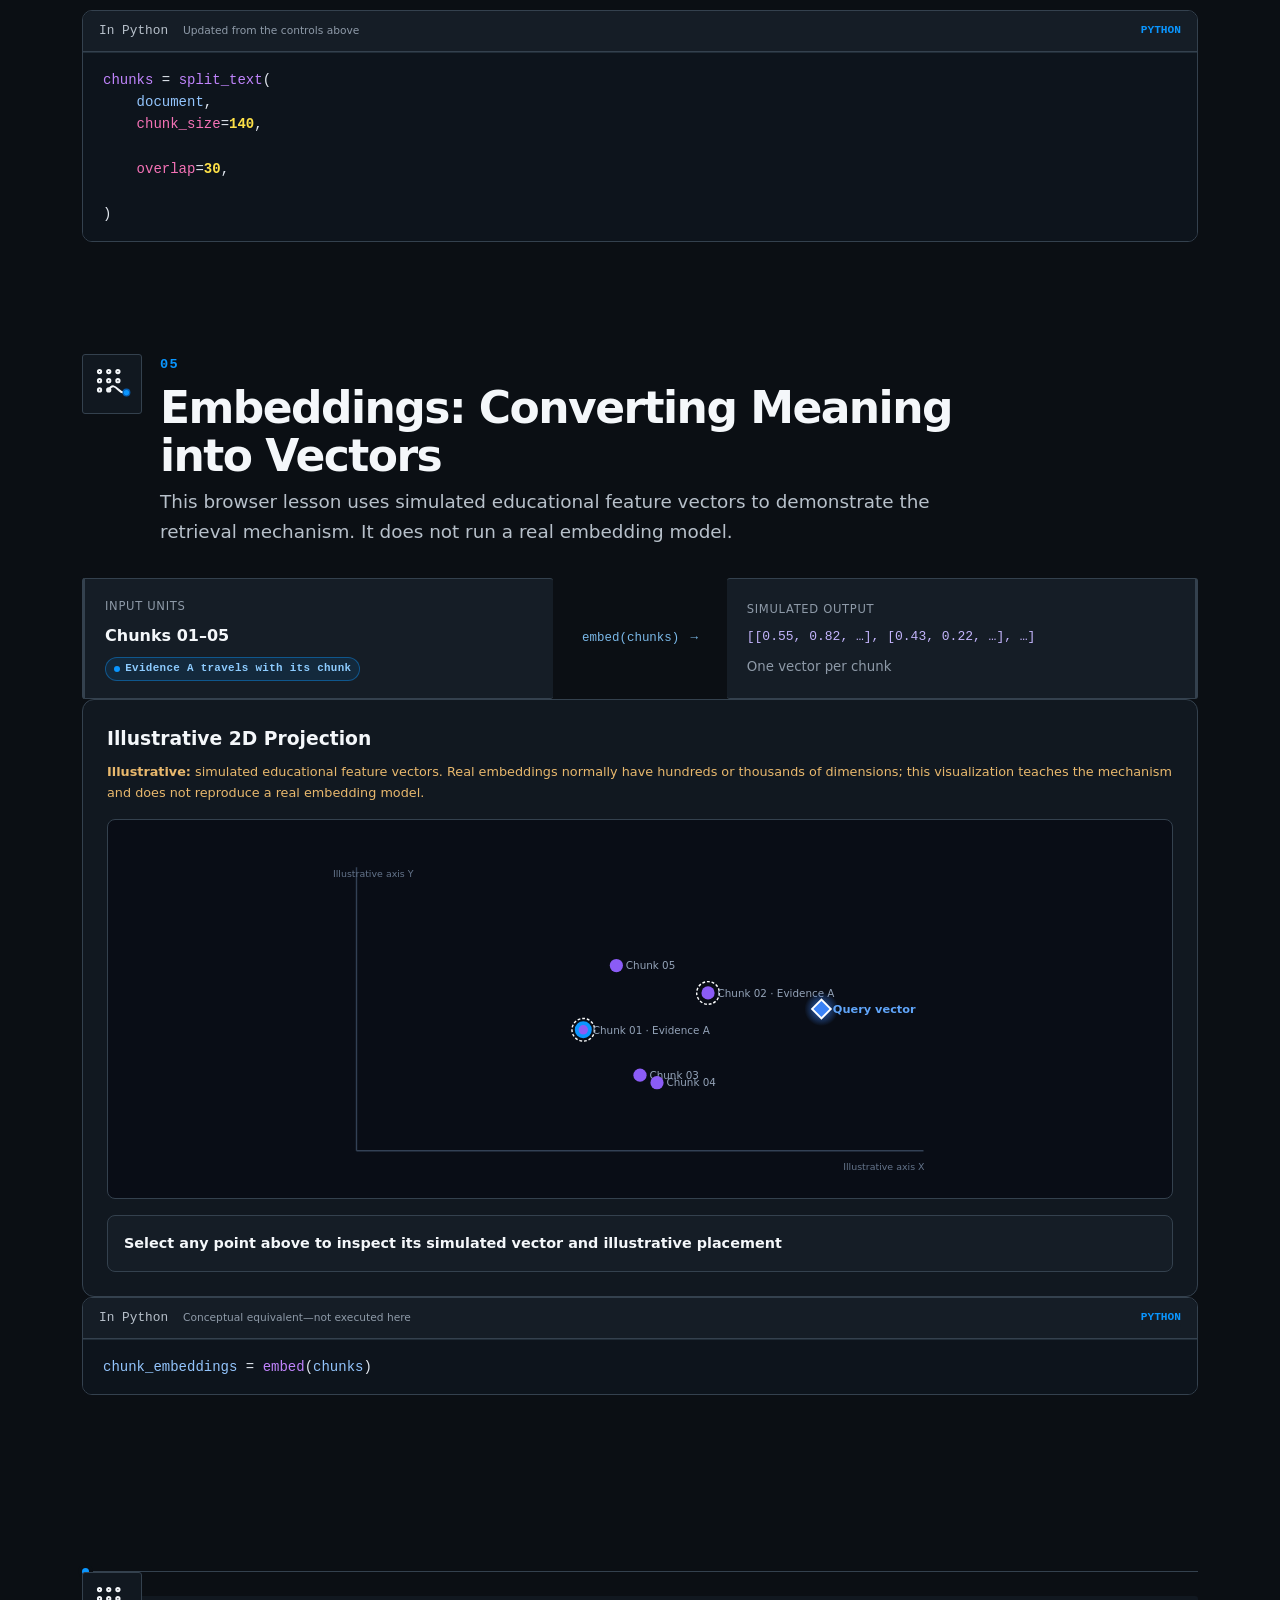
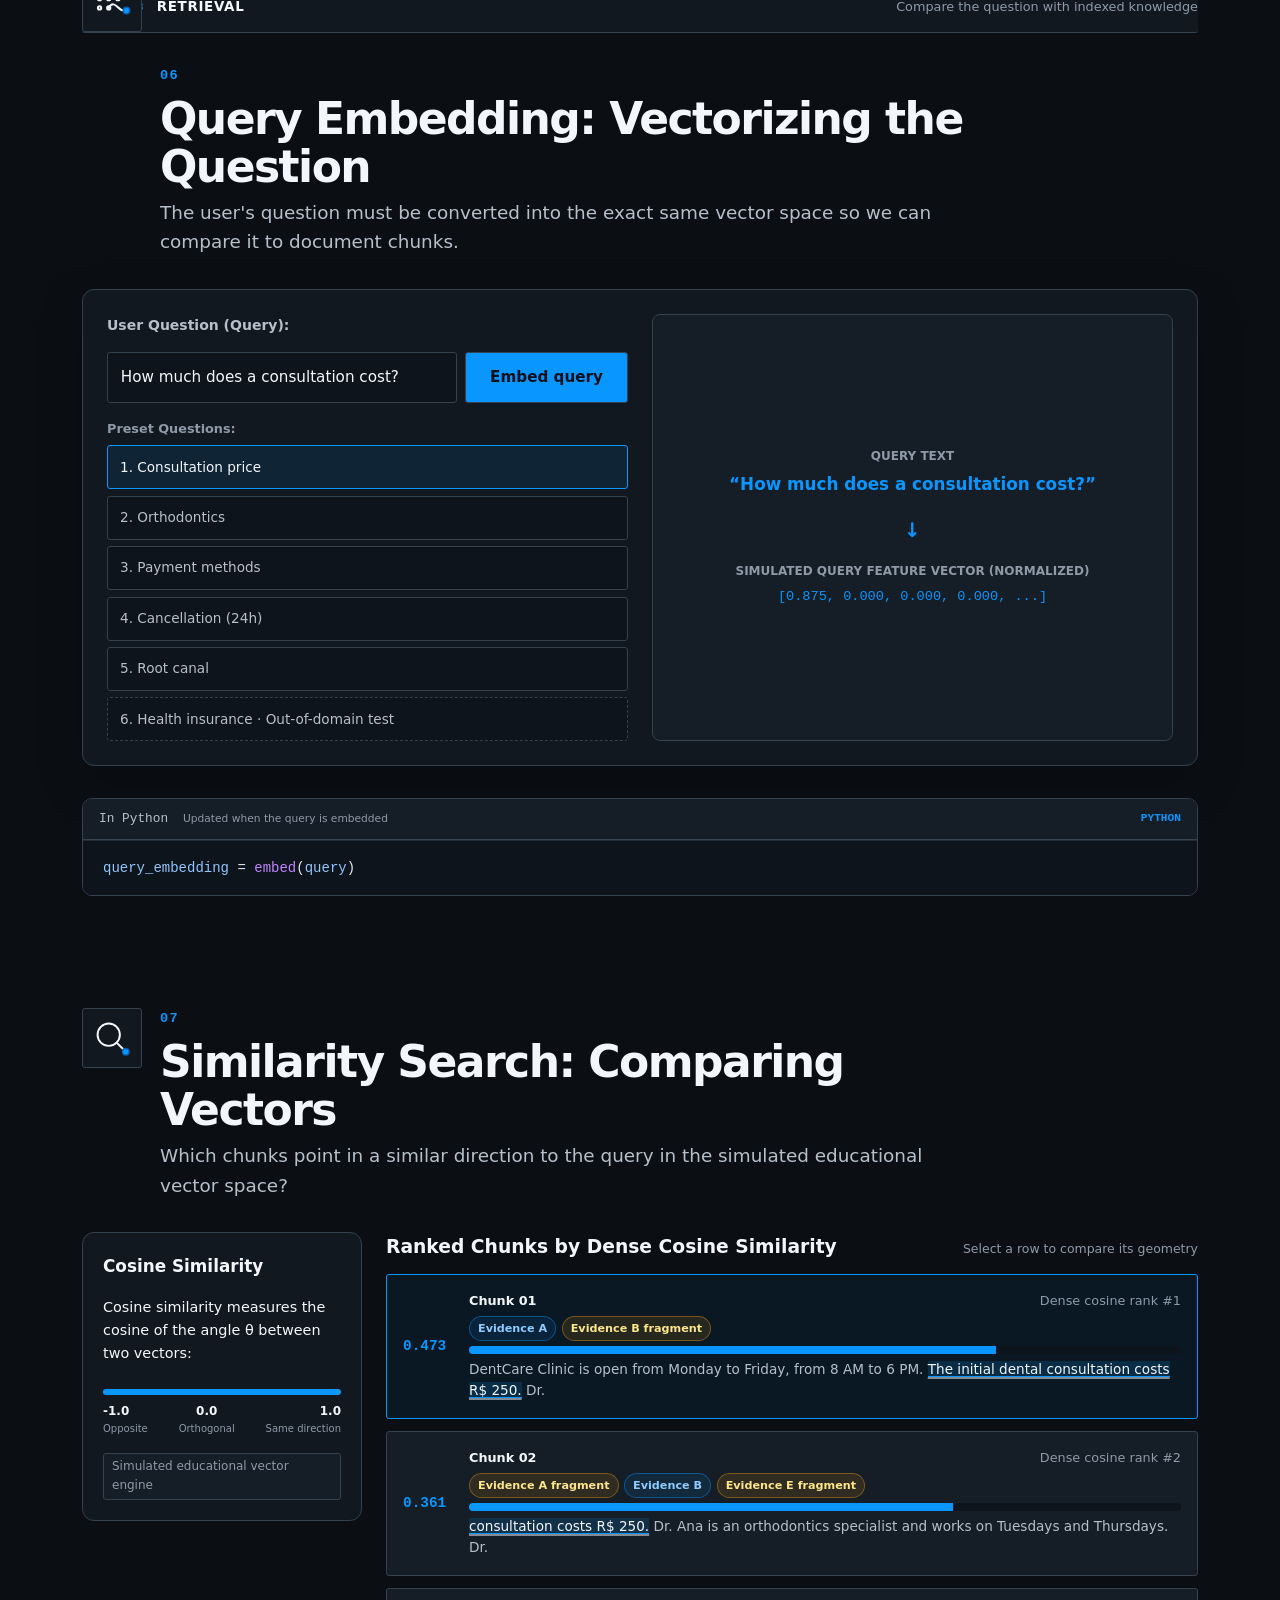
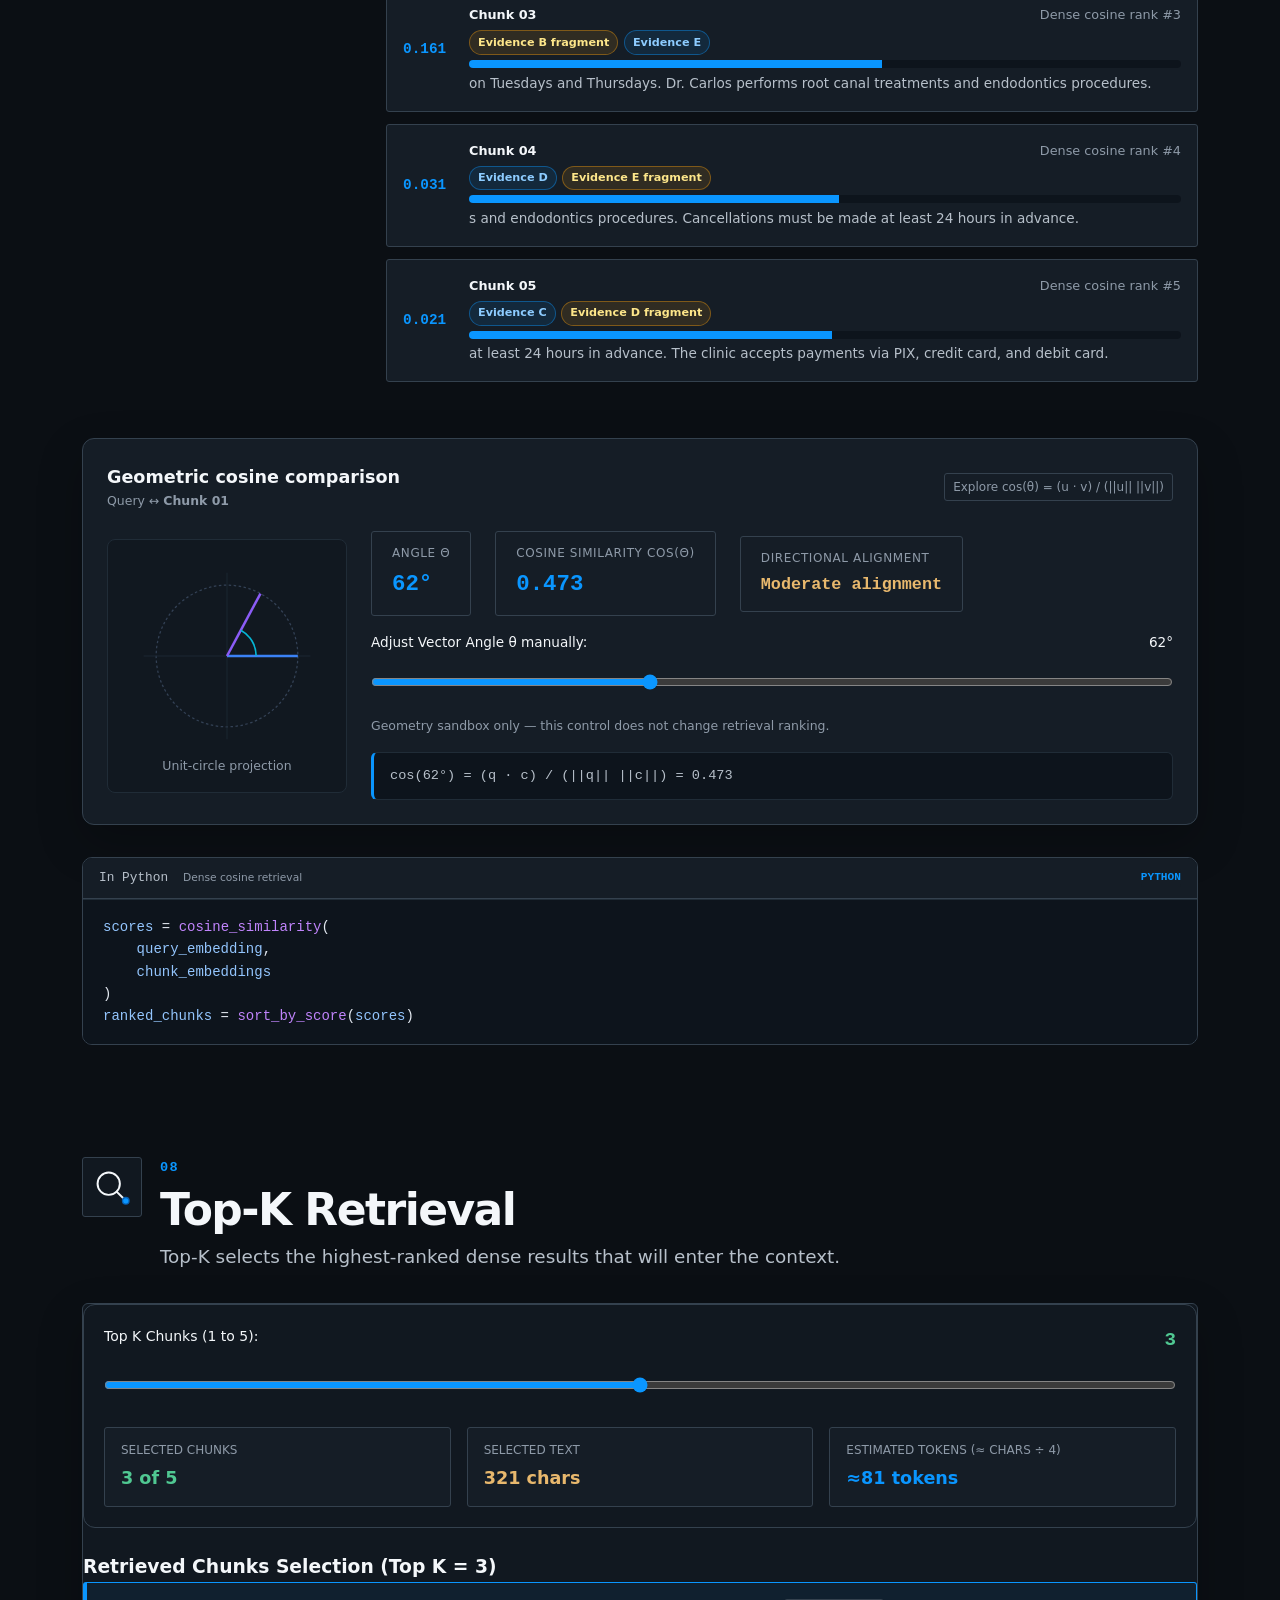
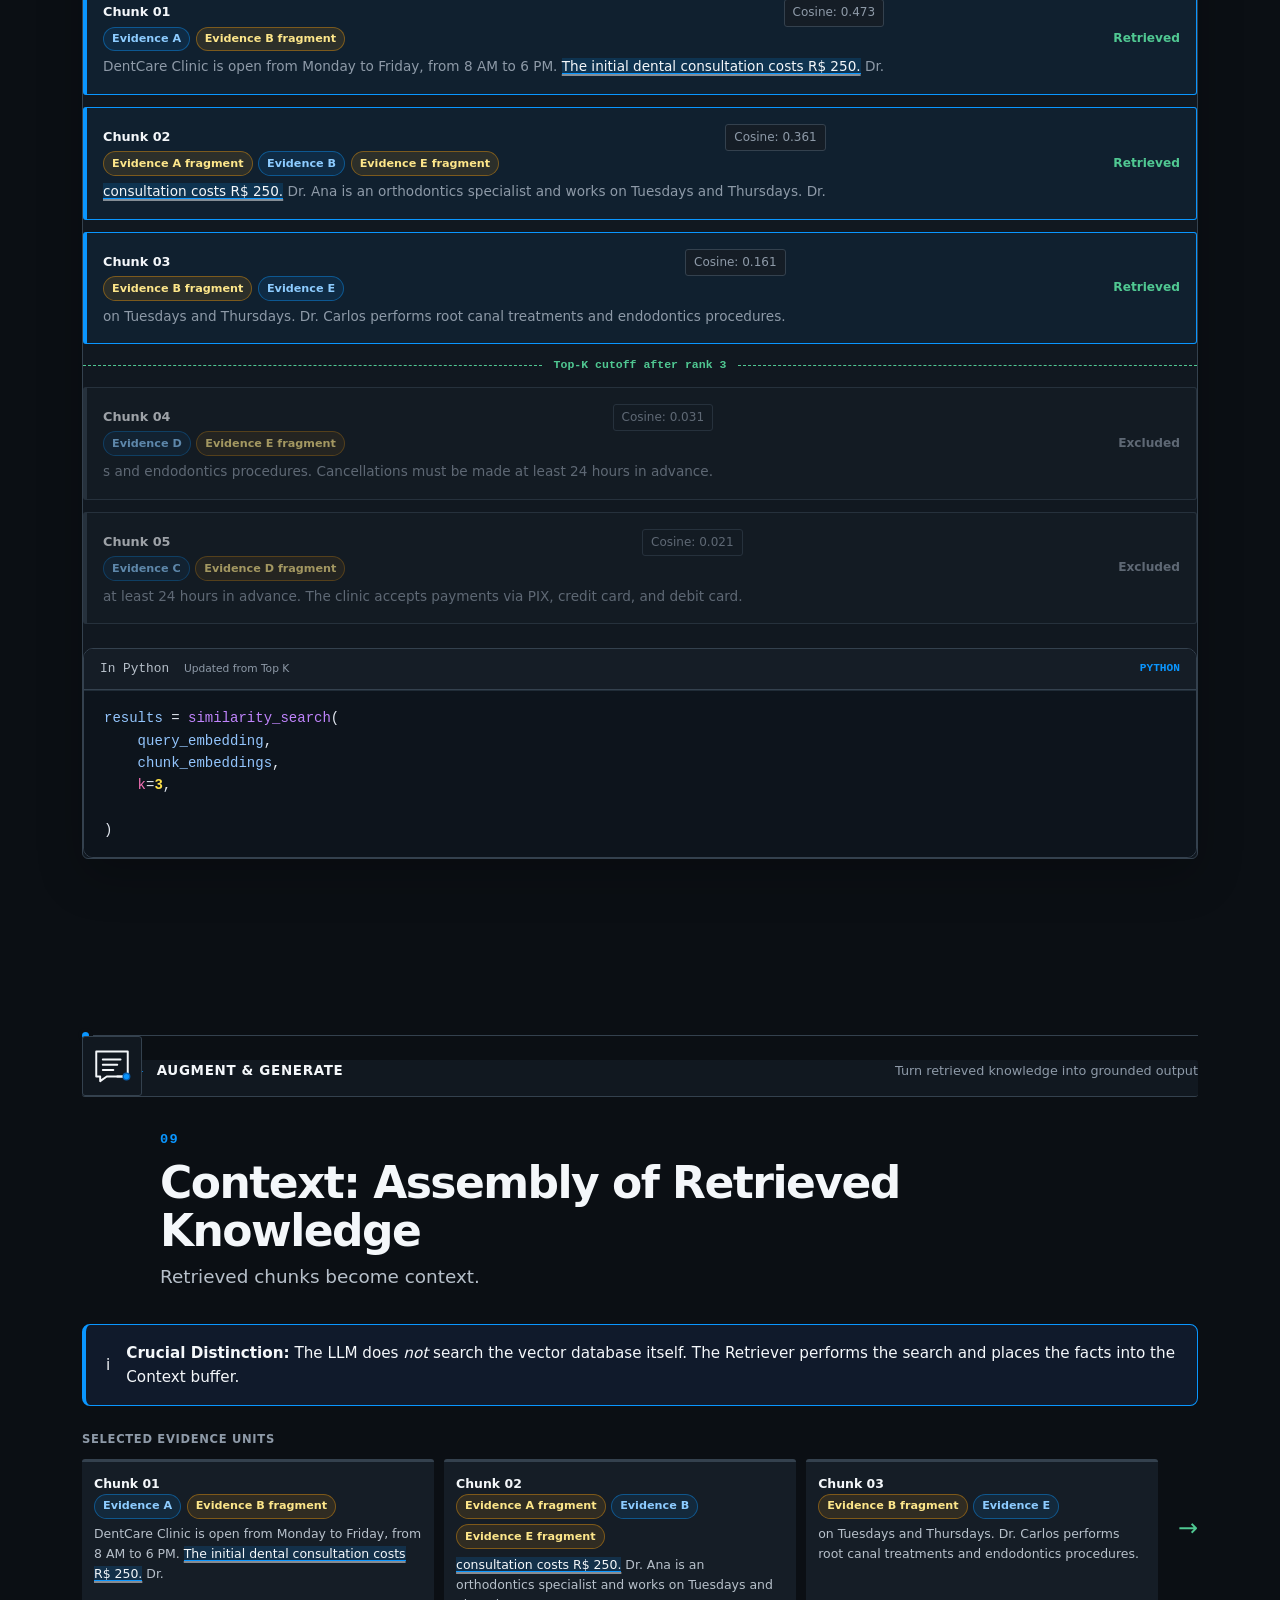
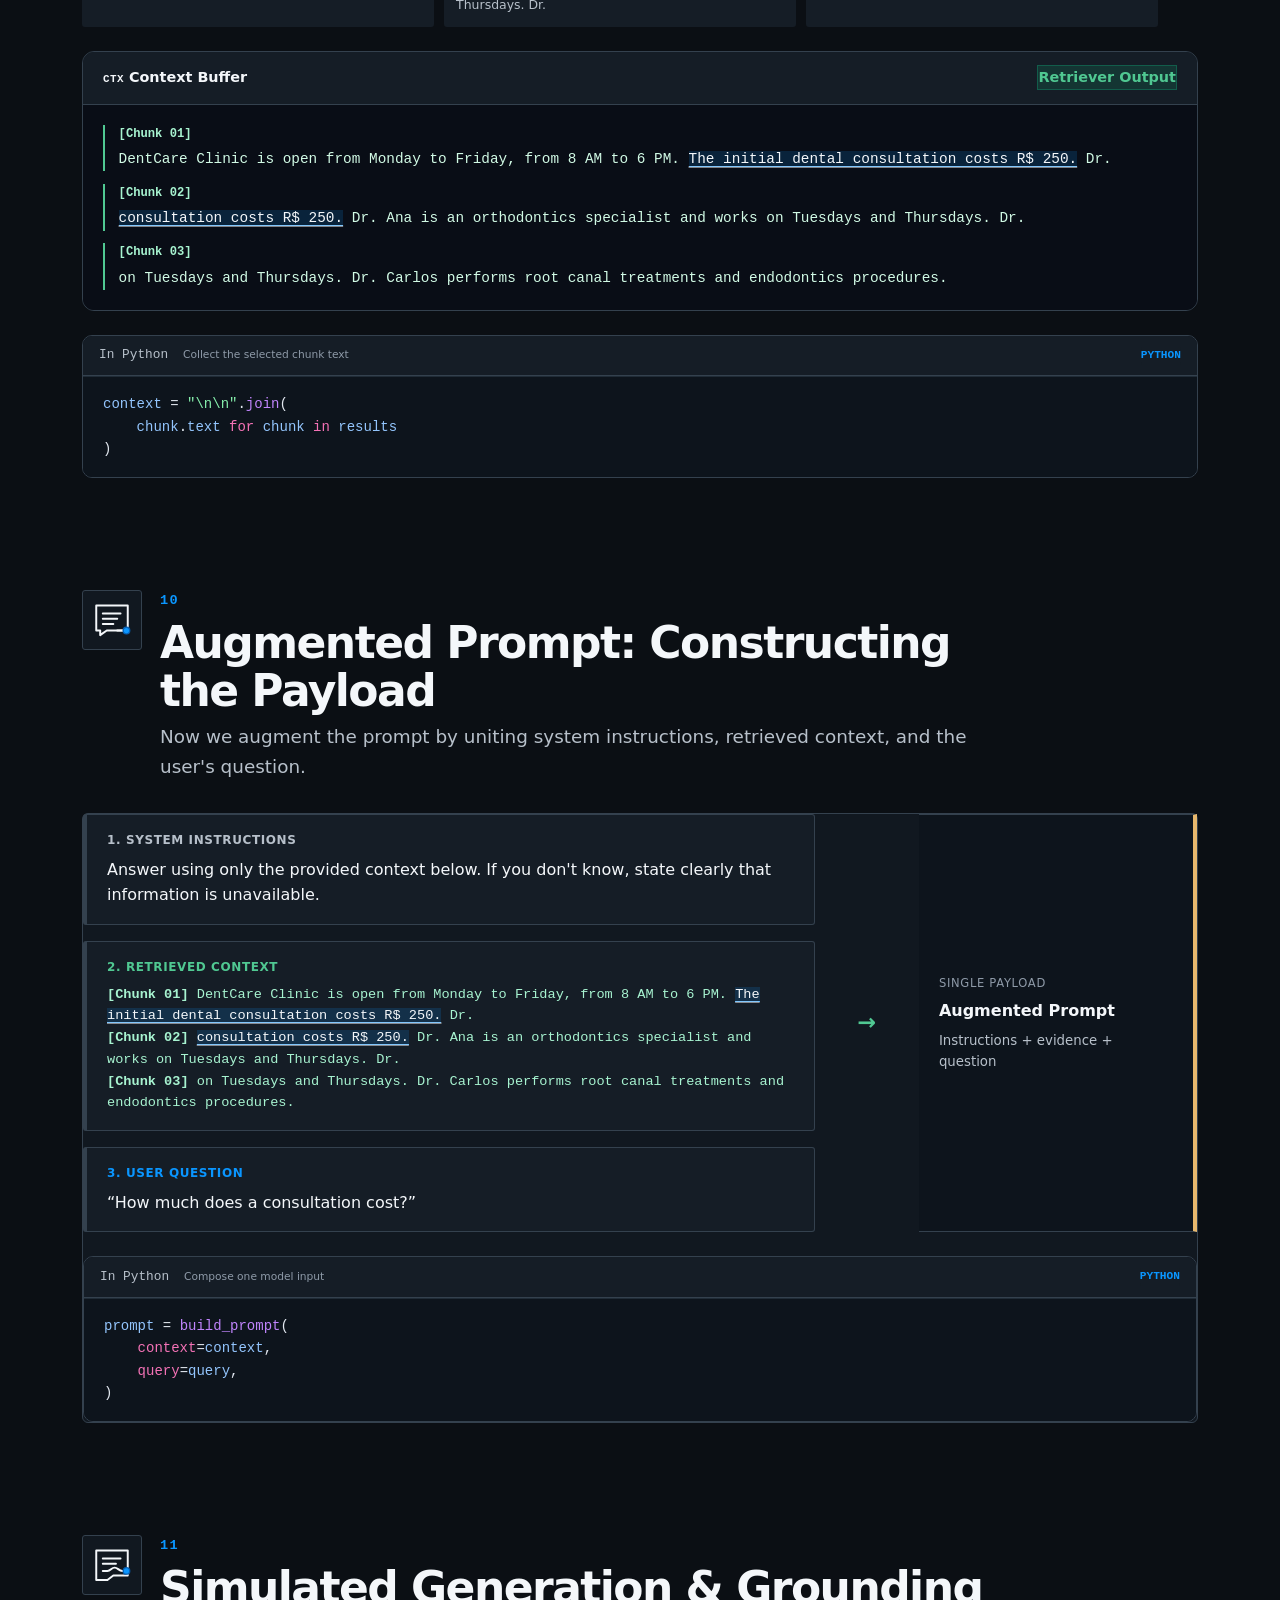
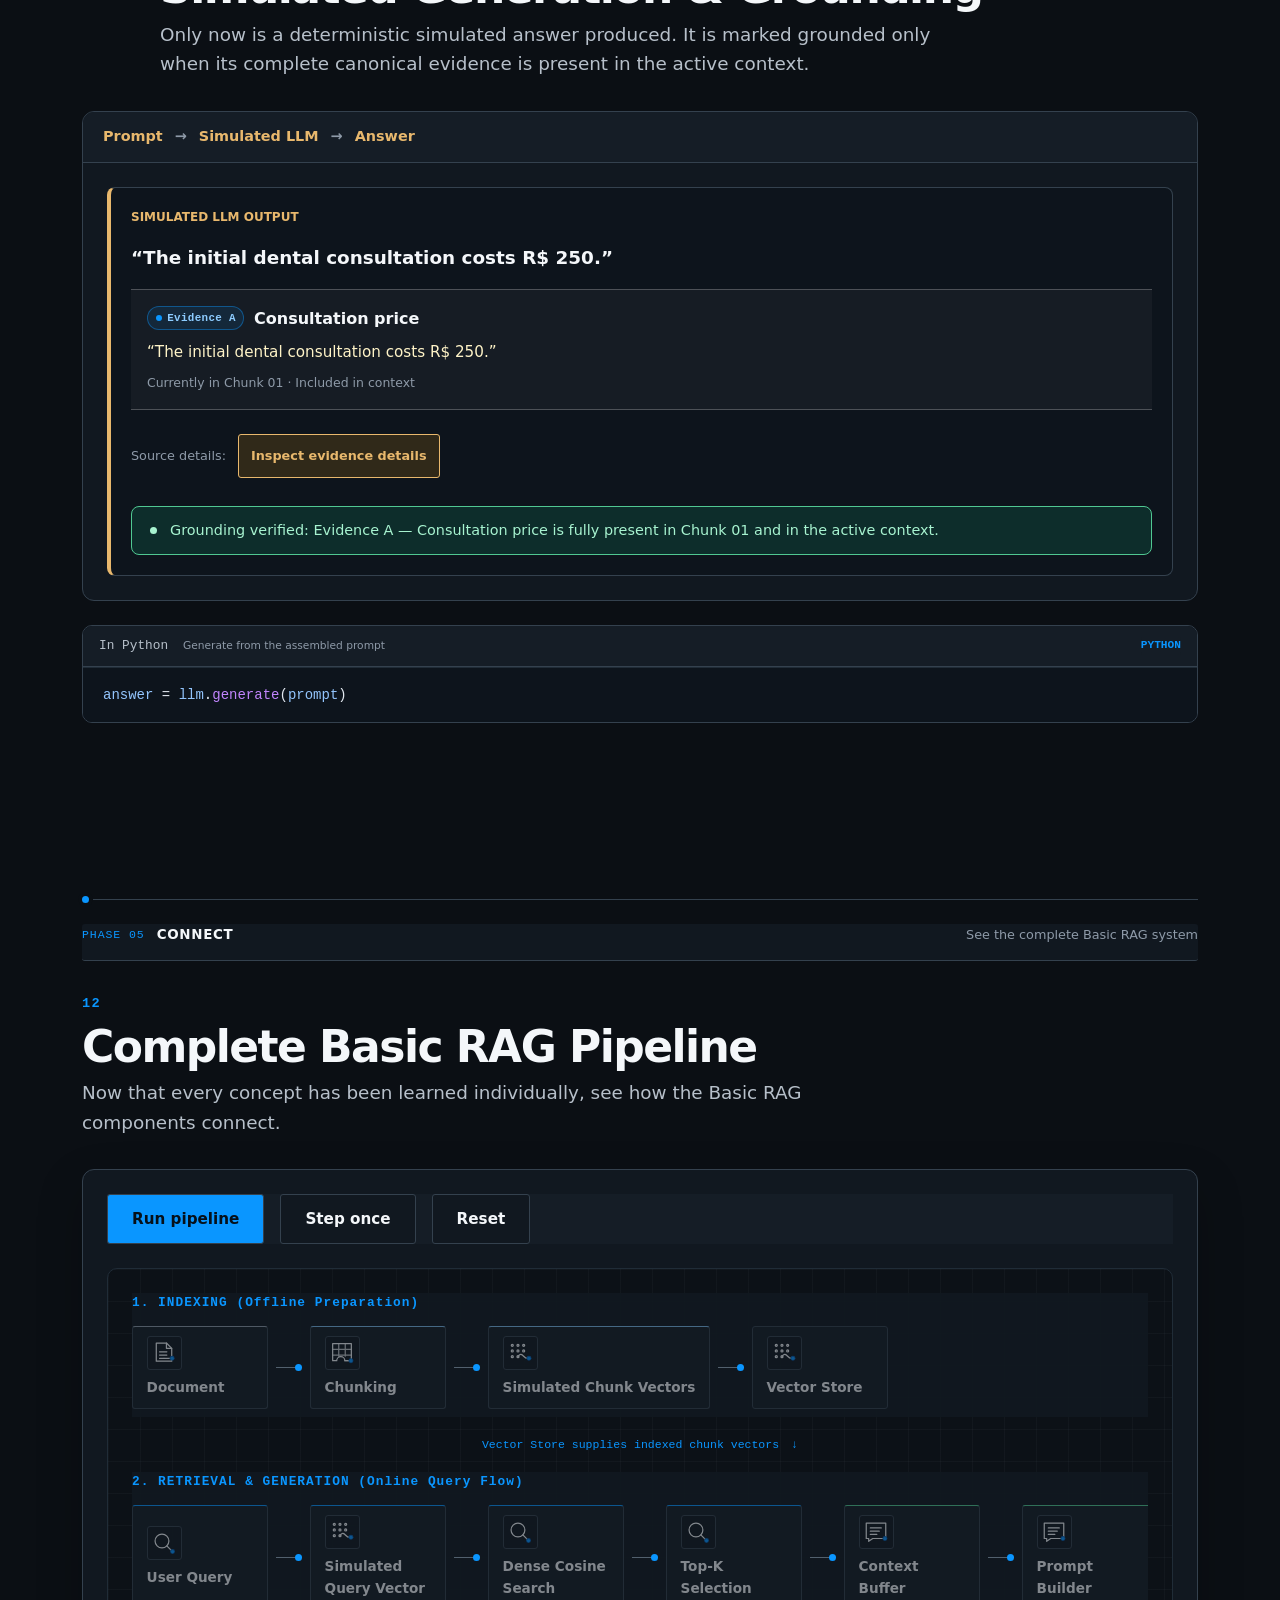
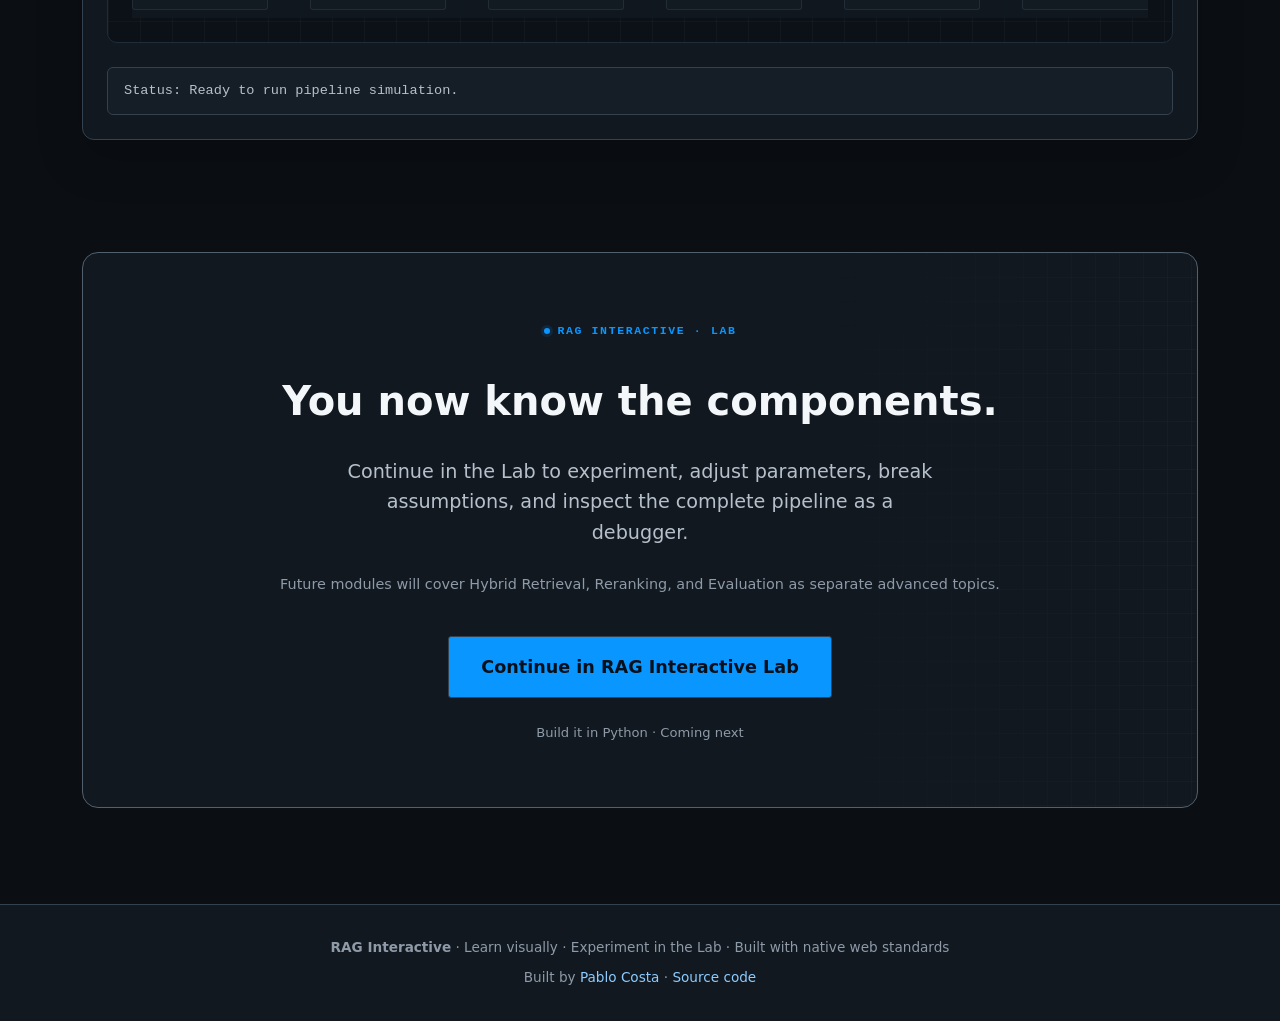
==== commit d2244798: "ui/ux improvements" ====
--- a/index.html
+++ b/index.html
@@ -23,13 +23,14 @@
   <header class="navbar">
     <div class="nav-container">
       <div class="nav-brand">
-        <div class="brand-logo" aria-hidden="true">R·I</div>
-        <span class="brand-name">RAG Interactive</span>
+        <a class="brand-link" href="#hero" aria-label="RAG Interactive Learn home">
+          <img class="brand-lockup" src="brand-assets/logo/lockup.svg" alt="RAG Interactive" width="205" height="52">
+        </a>
         <span class="module-badge">Module 01 · Basic RAG</span>
       </div>
       <nav class="nav-links" aria-label="Primary navigation">
         <a href="#hero" class="nav-link active" aria-current="page">Learn</a>
-        <a href="lab/index.html" class="nav-link nav-lab-btn"><span class="nav-lab-wide">Open </span>Lab →</a>
+        <a href="lab/index.html" class="nav-link nav-lab-btn"><span class="nav-lab-wide">Open </span>Lab</a>
       </nav>
     </div>
     <div class="mobile-progress" aria-label="Learning progress">
@@ -66,25 +67,63 @@
     <!-- 1. HERO -->
     <section id="hero" class="section hero-section">
       <div class="hero-content">
-        <span class="section-tag">RAG Interactive · Learn</span>
-        <h1 class="hero-title">Learn RAG from the inside out.</h1>
-        <p class="hero-subtitle">See how documents become context, and how context becomes an answer.</p>
-        <p class="hero-module">Module 01 · Basic RAG</p>
-
-        <div class="hero-actions">
-          <a href="#problem" class="btn btn-primary">Start learning</a>
-          <a href="lab/index.html" class="btn btn-secondary">Explore the Lab</a>
-        </div>
-
-        <!-- High-level flow preview -->
-        <div class="hero-flow-preview" aria-label="Basic RAG learning path">
-          <div class="flow-step flow-doc"><span class="step-icon">DOC</span> Document</div>
-          <div class="flow-step flow-embed"><span class="step-icon">CHK</span> Chunks</div>
-          <div class="flow-step flow-embed"><span class="step-icon">VEC</span> Embeddings</div>
-          <div class="flow-step flow-search"><span class="step-icon">SIM</span> Search</div>
-          <div class="flow-step flow-context"><span class="step-icon">CTX</span> Context</div>
-          <div class="flow-step flow-gen"><span class="step-icon">GEN</span> Answer</div>
-        </div>
+        <div class="hero-copy">
+          <span class="section-tag">Learn · Module 01</span>
+          <h1 class="hero-title">See how retrieval becomes an answer.</h1>
+          <p class="hero-subtitle">Follow information through a Basic RAG system, inspect every transformation, and connect each visual step to code.</p>
+          <p class="hero-principle">See <span>→</span> Understand <span>→</span> Interact <span>→</span> Code <span>→</span> Connect</p>
+
+          <div class="hero-actions">
+            <a href="#problem" class="btn btn-primary">Start the guided lesson</a>
+            <a href="lab/index.html" class="btn btn-secondary">Open the Lab</a>
+          </div>
+        </div>
+
+        <div class="hero-blueprint" aria-hidden="true">
+          <div class="blueprint-coordinates">SYSTEM / BASIC_RAG / 01</div>
+          <div class="hero-mark-wrap">
+            <span class="construction-ring ring-outer"></span>
+            <span class="construction-ring ring-inner"></span>
+            <img src="brand-assets/logo/mark.svg" alt="" width="256" height="144">
+          </div>
+          <div class="blueprint-route">
+            <span>source</span><i></i><b></b><i></i><span>grounded output</span>
+          </div>
+        </div>
+      </div>
+
+      <div class="pipeline-overview" aria-labelledby="pipeline-overview-title">
+        <div class="overview-heading">
+          <span class="technical-eyebrow">Basic RAG mental model</span>
+          <h2 id="pipeline-overview-title">One connected system, six visible stages.</h2>
+          <p>Use this map first. The guided sections below unpack each stage without losing the full flow.</p>
+        </div>
+        <ol class="overview-stages">
+          <li class="overview-stage">
+            <span class="pipeline-icon-tile"><img src="brand-assets/icons/document.svg" alt="" width="48" height="48"></span>
+            <span class="overview-stage-index">01</span><strong>Document</strong><small>External knowledge enters the system.</small>
+          </li>
+          <li class="overview-stage">
+            <span class="pipeline-icon-tile"><img src="brand-assets/icons/chunks.svg" alt="" width="48" height="48"></span>
+            <span class="overview-stage-index">02</span><strong>Chunks</strong><small>The source becomes retrievable units.</small>
+          </li>
+          <li class="overview-stage">
+            <span class="pipeline-icon-tile"><img src="brand-assets/icons/embeddings.svg" alt="" width="48" height="48"></span>
+            <span class="overview-stage-index">03</span><strong>Embeddings</strong><small>Meaning is represented as vectors.</small>
+          </li>
+          <li class="overview-stage">
+            <span class="pipeline-icon-tile"><img src="brand-assets/icons/search.svg" alt="" width="48" height="48"></span>
+            <span class="overview-stage-index">04</span><strong>Search</strong><small>The closest evidence is ranked.</small>
+          </li>
+          <li class="overview-stage">
+            <span class="pipeline-icon-tile"><img src="brand-assets/icons/context.svg" alt="" width="48" height="48"></span>
+            <span class="overview-stage-index">05</span><strong>Context</strong><small>Selected evidence forms the prompt.</small>
+          </li>
+          <li class="overview-stage">
+            <span class="pipeline-icon-tile"><img src="brand-assets/icons/answer.svg" alt="" width="48" height="48"></span>
+            <span class="overview-stage-index">06</span><strong>Answer</strong><small>The model responds from evidence.</small>
+          </li>
+        </ol>
       </div>
     </section>
 
@@ -322,7 +361,7 @@
           <label for="user-query-input" class="control-label">User Question (Query):</label>
           <div class="input-with-button">
             <input type="text" id="user-query-input" value="How much does a consultation cost?" placeholder="Type or choose a question...">
-            <button id="btn-vectorize-query" class="btn btn-blue">Embed Query →</button>
+            <button id="btn-vectorize-query" class="btn btn-blue">Embed query</button>
           </div>
 
           <div class="query-presets">
@@ -650,9 +689,9 @@
 
       <div class="pipeline-architect-view">
         <div class="pipeline-controls">
-          <button id="btn-run-pipeline" class="btn btn-primary">▶ Run Pipeline</button>
-          <button id="btn-step-pipeline" class="btn btn-secondary">⏭ Step Through Pipeline</button>
-          <button id="btn-reset-pipeline" class="btn btn-outline">↺ Reset</button>
+          <button id="btn-run-pipeline" class="btn btn-primary">Run pipeline</button>
+          <button id="btn-step-pipeline" class="btn btn-secondary">Step once</button>
+          <button id="btn-reset-pipeline" class="btn btn-outline">Reset</button>
         </div>
 
         <p class="scroll-hint">Scroll horizontally inside a pipeline row when needed →</p>
@@ -662,25 +701,25 @@
             <div class="path-title">1. INDEXING (Offline Preparation)</div>
             <div class="nodes-row">
               <div class="pipe-node node-doc" id="node-doc">
-                <span class="node-icon">DOC</span>
+                <span class="node-icon"><img src="brand-assets/icons/document.svg" alt="" width="28" height="28"></span>
                 <span class="node-name">Document</span>
                 <span class="pipeline-evidence">Evidence A</span>
               </div>
-              <div class="pipe-arrow">→</div>
+              <div class="pipe-arrow" aria-hidden="true"></div>
               <div class="pipe-node node-embed" id="node-chunk">
-                <span class="node-icon">CHK</span>
+                <span class="node-icon"><img src="brand-assets/icons/chunks.svg" alt="" width="28" height="28"></span>
                 <span class="node-name">Chunking</span>
                 <span class="pipeline-evidence" id="pipeline-evidence-chunk">Evidence A · Chunk --</span>
               </div>
-              <div class="pipe-arrow">→</div>
+              <div class="pipe-arrow" aria-hidden="true"></div>
               <div class="pipe-node node-embed" id="node-embed">
-                <span class="node-icon">VEC</span>
+                <span class="node-icon"><img src="brand-assets/icons/embeddings.svg" alt="" width="28" height="28"></span>
                 <span class="node-name">Simulated Chunk Vectors</span>
                 <span class="pipeline-evidence">Evidence A</span>
               </div>
-              <div class="pipe-arrow">→</div>
+              <div class="pipe-arrow" aria-hidden="true"></div>
               <div class="pipe-node node-storage" id="node-vstore">
-                <span class="node-icon">DB</span>
+                <span class="node-icon"><img src="brand-assets/icons/embeddings.svg" alt="" width="28" height="28"></span>
                 <span class="node-name">Vector Store</span>
                 <span class="pipeline-evidence">Evidence A indexed</span>
               </div>
@@ -696,42 +735,42 @@
             <div class="path-title">2. RETRIEVAL &amp; GENERATION (Online Query Flow)</div>
             <div class="nodes-row">
               <div class="pipe-node node-query" id="node-query">
-                <span class="node-icon">Q</span>
+                <span class="node-icon"><img src="brand-assets/icons/search.svg" alt="" width="28" height="28"></span>
                 <span class="node-name">User Query</span>
                 <span class="pipeline-evidence">Question targets Evidence A</span>
               </div>
-              <div class="pipe-arrow">→</div>
+              <div class="pipe-arrow" aria-hidden="true"></div>
               <div class="pipe-node node-query" id="node-qembed">
-                <span class="node-icon">QV</span>
+                <span class="node-icon"><img src="brand-assets/icons/embeddings.svg" alt="" width="28" height="28"></span>
                 <span class="node-name">Simulated Query Vector</span>
               </div>
-              <div class="pipe-arrow">→</div>
+              <div class="pipe-arrow" aria-hidden="true"></div>
               <div class="pipe-node node-search" id="node-vsearch">
-                <span class="node-icon">SIM</span>
+                <span class="node-icon"><img src="brand-assets/icons/search.svg" alt="" width="28" height="28"></span>
                 <span class="node-name">Dense Cosine Search</span>
                 <span class="pipeline-evidence">Evidence A ranked</span>
               </div>
-              <div class="pipe-arrow">→</div>
+              <div class="pipe-arrow" aria-hidden="true"></div>
               <div class="pipe-node node-search" id="node-topk">
-                <span class="node-icon">K</span>
+                <span class="node-icon"><img src="brand-assets/icons/search.svg" alt="" width="28" height="28"></span>
                 <span class="node-name">Top-K Selection</span>
                 <span class="pipeline-evidence" id="pipeline-evidence-topk">Evidence A status</span>
               </div>
-              <div class="pipe-arrow">→</div>
+              <div class="pipe-arrow" aria-hidden="true"></div>
               <div class="pipe-node node-context" id="node-ctx">
-                <span class="node-icon">CTX</span>
+                <span class="node-icon"><img src="brand-assets/icons/context.svg" alt="" width="28" height="28"></span>
                 <span class="node-name">Context Buffer</span>
                 <span class="pipeline-evidence">Evidence A collected</span>
               </div>
-              <div class="pipe-arrow">→</div>
+              <div class="pipe-arrow" aria-hidden="true"></div>
               <div class="pipe-node node-context" id="node-prompt">
-                <span class="node-icon">P</span>
+                <span class="node-icon"><img src="brand-assets/icons/context.svg" alt="" width="28" height="28"></span>
                 <span class="node-name">Prompt Builder</span>
                 <span class="pipeline-evidence">Evidence A in prompt</span>
               </div>
-              <div class="pipe-arrow">→</div>
+              <div class="pipe-arrow" aria-hidden="true"></div>
               <div class="pipe-node node-gen" id="node-llm">
-                <span class="node-icon">GEN</span>
+                <span class="node-icon"><img src="brand-assets/icons/answer.svg" alt="" width="28" height="28"></span>
                 <span class="node-name">LLM Generation</span>
                 <span class="pipeline-evidence">Answer cites Evidence A</span>
               </div>
@@ -754,7 +793,7 @@
         <p class="future-modules-note">Future modules will cover Hybrid Retrieval, Reranking, and Evaluation as separate advanced topics.</p>
 
         <div class="transition-actions">
-          <a href="lab/index.html" class="btn btn-large-primary">Continue in RAG Interactive Lab →</a>
+          <a href="lab/index.html" class="btn btn-large-primary">Continue in RAG Interactive Lab</a>
         </div>
         <p class="coming-next-note">Build it in Python · Coming next</p>
       </div>
--- a/styles.css
+++ b/styles.css
@@ -2,34 +2,53 @@
    DESIGN SYSTEM & VARIABLES
 ---------------------------------------------------- */
 :root {
-  --bg-main: #0b0f19;
-  --bg-surface: #111827;
-  --bg-card: #1f2937;
-  --bg-card-hover: #374151;
-  --bg-input: #0d1322;
-
-  --border-subtle: #1f2937;
-  --border-medium: #374151;
-  --border-highlight: #4b5563;
-
-  --text-primary: #f9fafb;
-  --text-secondary: #9ca3af;
-  --text-muted: #8791a1;
+  /* Core identity: kept in sync with brand-assets/tokens.css. */
+  --bg-main: #0b0f14;
+  --bg-surface: #111820;
+  --bg-card: #151d26;
+  --bg-card-hover: #1a2530;
+  --bg-input: #0d141c;
+
+  --border-subtle: #202c37;
+  --border-medium: #34414e;
+  --border-highlight: #52606d;
+
+  --text-primary: #f4f7fa;
+  --text-secondary: #b7c0ca;
+  --text-muted: #8e9aa8;
+  --accent-blue: #0a96ff;
+  --accent-blue-deep: #075fb3;
+  --grid-line: rgba(142, 154, 168, 0.075);
 
   /* Semantic Color Palette */
-  --color-doc: #94a3b8;       /* Slate / Source */
-  --color-query: #3b82f6;     /* Electric Blue */
-  --color-embed: #8b5cf6;     /* Deep Purple */
-  --color-search: #06b6d4;    /* Cyan */
-  --color-context: #10b981;   /* Emerald Green */
-  --color-gen: #f59e0b;       /* Amber Gold */
-  --color-warn: #ef4444;      /* Coral Red */
+  --color-doc: #8e9aa8;
+  --color-query: var(--accent-blue);
+  --color-embed: #7ab8e8;
+  --color-search: var(--accent-blue);
+  --color-context: #50c892;
+  --color-gen: #e8b86d;
+  --color-warn: #f27c7c;
 
   --font-ui: system-ui, -apple-system, BlinkMacSystemFont, "Segoe UI", Roboto, sans-serif;
   --font-code: "SFMono-Regular", Consolas, "Liberation Mono", Menlo, monospace;
 
-  /* Design-layer accent vertex (used across vector icons) */
-  --icon-accent: #3d8bff;
+  --icon-accent: var(--accent-blue);
+
+  --space-1: 0.25rem;
+  --space-2: 0.5rem;
+  --space-3: 0.75rem;
+  --space-4: 1rem;
+  --space-5: 1.5rem;
+  --space-6: 2rem;
+  --space-7: 3rem;
+  --space-8: 4.5rem;
+
+  --radius-sm: 3px;
+  --radius-md: 6px;
+  --radius-lg: 10px;
+  --shadow-panel: 0 18px 46px rgba(0, 0, 0, 0.22);
+  --glow-blue: 0 0 0 1px rgba(10, 150, 255, 0.1), 0 0 24px rgba(10, 150, 255, 0.08);
+  --content-width: 1180px;
 
   --nav-height: 64px;
 }
@@ -1976,8 +1995,11 @@
 }
 
 .evidence-identity::before {
-  content: "◆";
-  font-size: 0.55rem;
+  width: 6px;
+  height: 6px;
+  border-radius: 50%;
+  background: var(--accent-blue);
+  content: "";
 }
 
 .evidence-box {
@@ -2556,3 +2578,996 @@
 .design-icon.has-accent .endpoint-node {
   fill: var(--icon-accent);
 }
+
+/* ----------------------------------------------------
+   BLUEPRINT REDESIGN LAYER
+   Shared identity, layout, surfaces, and pipeline system.
+---------------------------------------------------- */
+body {
+  background: var(--bg-main);
+  color: var(--text-primary);
+}
+
+::selection {
+  background: rgba(10, 150, 255, 0.28);
+  color: var(--text-primary);
+}
+
+:where(a, button, input, select, textarea, [role="button"]):focus-visible {
+  outline: 2px solid var(--accent-blue);
+  outline-offset: 3px;
+}
+
+.navbar {
+  background: rgba(11, 15, 20, 0.97);
+  border-color: var(--border-medium);
+  backdrop-filter: none;
+}
+
+.nav-container {
+  max-width: calc(var(--content-width) + 8rem);
+}
+
+.nav-brand,
+.brand-link {
+  min-width: 0;
+}
+
+.brand-link {
+  display: inline-flex;
+  align-items: center;
+  min-height: 44px;
+  text-decoration: none;
+}
+
+.brand-lockup {
+  display: block;
+  width: 164px;
+  height: auto;
+}
+
+.module-badge,
+.badge-neutral,
+.code-lang {
+  border-radius: var(--radius-sm);
+  background: var(--bg-card);
+  border-color: var(--border-medium);
+}
+
+.module-badge {
+  font-family: var(--font-code);
+  letter-spacing: 0.035em;
+}
+
+.nav-link {
+  display: inline-flex;
+  align-items: center;
+  min-height: 44px;
+  border-bottom: 1px solid transparent;
+  font-family: var(--font-code);
+  font-size: 0.8rem;
+  letter-spacing: 0.04em;
+  text-transform: uppercase;
+}
+
+.nav-link:hover,
+.nav-link.active {
+  border-bottom-color: var(--accent-blue);
+}
+
+.nav-lab-btn {
+  border: 1px solid var(--border-medium);
+  border-radius: var(--radius-sm);
+  background: var(--bg-surface);
+  color: var(--text-primary);
+}
+
+.nav-lab-btn:hover {
+  border-color: var(--accent-blue);
+  background: rgba(10, 150, 255, 0.08);
+  color: var(--text-primary);
+}
+
+.content-wrapper {
+  max-width: var(--content-width);
+  gap: 7rem;
+  padding-top: 2rem;
+}
+
+.section {
+  position: relative;
+}
+
+.hero-section {
+  isolation: isolate;
+  padding: 2.5rem 0 0;
+}
+
+.hero-section::before,
+.pipeline-overview::before,
+.architecture-diagram::before {
+  position: absolute;
+  z-index: -1;
+  inset: 0;
+  content: "";
+  background-image:
+    linear-gradient(var(--grid-line) 1px, transparent 1px),
+    linear-gradient(90deg, var(--grid-line) 1px, transparent 1px);
+  background-size: 32px 32px;
+  pointer-events: none;
+}
+
+.hero-section::before {
+  inset: 0 -5vw auto;
+  height: 410px;
+  mask-image: linear-gradient(to bottom, #000 65%, transparent);
+}
+
+.hero-content {
+  display: grid;
+  grid-template-columns: minmax(0, 1.08fr) minmax(360px, 0.92fr);
+  align-items: stretch;
+  gap: var(--space-7);
+  text-align: left;
+}
+
+.hero-copy {
+  display: flex;
+  flex-direction: column;
+  align-items: flex-start;
+  justify-content: center;
+  gap: 1.25rem;
+  padding-block: 1.5rem;
+}
+
+.section-tag,
+.technical-eyebrow {
+  display: inline-flex;
+  align-items: center;
+  gap: 0.5rem;
+  border: 0;
+  border-radius: 0;
+  background: transparent;
+  color: var(--accent-blue);
+  font-family: var(--font-code);
+  font-size: 0.72rem;
+  font-weight: 700;
+  letter-spacing: 0.14em;
+  text-transform: uppercase;
+}
+
+.section-tag::before,
+.technical-eyebrow::before {
+  width: 6px;
+  height: 6px;
+  border-radius: 50%;
+  background: var(--accent-blue);
+  box-shadow: 0 0 0 3px rgba(10, 150, 255, 0.13);
+  content: "";
+}
+
+.hero-title {
+  max-width: 720px;
+  font-size: clamp(3rem, 5.5vw, 5.1rem);
+  font-weight: 750;
+  line-height: 0.98;
+  letter-spacing: -0.055em;
+  background: none;
+  color: var(--text-primary);
+  -webkit-background-clip: initial;
+  -webkit-text-fill-color: currentColor;
+}
+
+.hero-subtitle {
+  max-width: 660px;
+  color: var(--text-secondary);
+  font-size: clamp(1.05rem, 1.6vw, 1.25rem);
+  line-height: 1.6;
+}
+
+.hero-principle {
+  color: var(--text-muted);
+  font-family: var(--font-code);
+  font-size: 0.72rem;
+  letter-spacing: 0.035em;
+  text-transform: uppercase;
+}
+
+.hero-principle span {
+  padding-inline: 0.22rem;
+  color: var(--accent-blue);
+}
+
+.hero-actions {
+  justify-content: flex-start;
+  margin-top: 0.25rem;
+}
+
+.btn,
+.preset-btn,
+.q-preset-btn,
+.source-chip {
+  border-radius: var(--radius-sm);
+  box-shadow: none;
+}
+
+.btn {
+  border: 1px solid var(--border-medium);
+  font-weight: 700;
+}
+
+.btn-primary,
+.btn-blue,
+.btn-large-primary {
+  background: var(--accent-blue);
+  color: #06101a;
+  box-shadow: none;
+}
+
+.btn-primary:hover,
+.btn-blue:hover,
+.btn-large-primary:hover {
+  background: #35a8ff;
+  box-shadow: var(--glow-blue);
+  transform: none;
+}
+
+.btn-secondary,
+.btn-outline {
+  background: var(--bg-surface);
+  border-color: var(--border-medium);
+  color: var(--text-primary);
+}
+
+.btn-secondary:hover,
+.btn-outline:hover {
+  border-color: var(--accent-blue);
+  background: rgba(10, 150, 255, 0.07);
+  color: var(--text-primary);
+  transform: none;
+}
+
+.hero-blueprint {
+  position: relative;
+  min-height: 342px;
+  overflow: hidden;
+  border: 1px solid var(--border-medium);
+  border-radius: var(--radius-md);
+  background: rgba(17, 24, 32, 0.86);
+  box-shadow: var(--shadow-panel);
+}
+
+.hero-blueprint::before,
+.hero-blueprint::after {
+  position: absolute;
+  border-color: var(--border-highlight);
+  opacity: 0.65;
+  content: "";
+}
+
+.hero-blueprint::before {
+  inset: 18px;
+  border-top: 1px solid;
+  border-left: 1px solid;
+}
+
+.hero-blueprint::after {
+  right: 18px;
+  bottom: 18px;
+  width: 72px;
+  height: 72px;
+  border-right: 1px solid;
+  border-bottom: 1px solid;
+}
+
+.blueprint-coordinates {
+  position: absolute;
+  z-index: 2;
+  top: 1.1rem;
+  right: 1.25rem;
+  color: var(--text-muted);
+  font-family: var(--font-code);
+  font-size: 0.64rem;
+  letter-spacing: 0.08em;
+}
+
+.hero-mark-wrap {
+  position: absolute;
+  inset: 1rem 1rem 3.75rem;
+  display: grid;
+  place-items: center;
+}
+
+.hero-mark-wrap img {
+  position: relative;
+  z-index: 2;
+  width: min(64%, 250px);
+  height: auto;
+  filter: drop-shadow(0 0 22px rgba(10, 150, 255, 0.08));
+}
+
+.construction-ring {
+  position: absolute;
+  border: 1px solid var(--border-medium);
+  border-radius: 50%;
+}
+
+.ring-outer {
+  width: 250px;
+  height: 250px;
+  border-style: dashed;
+}
+
+.ring-inner {
+  width: 172px;
+  height: 172px;
+}
+
+.ring-outer::before,
+.ring-outer::after {
+  position: absolute;
+  background: var(--border-medium);
+  content: "";
+}
+
+.ring-outer::before {
+  top: 50%;
+  left: -42px;
+  width: calc(100% + 84px);
+  height: 1px;
+}
+
+.ring-outer::after {
+  top: -42px;
+  left: 50%;
+  width: 1px;
+  height: calc(100% + 84px);
+}
+
+.blueprint-route {
+  position: absolute;
+  right: 1.25rem;
+  bottom: 1rem;
+  left: 1.25rem;
+  display: grid;
+  grid-template-columns: auto 1fr 8px 1fr auto;
+  align-items: center;
+  gap: 0.65rem;
+  color: var(--text-muted);
+  font-family: var(--font-code);
+  font-size: 0.62rem;
+  text-transform: uppercase;
+}
+
+.blueprint-route i {
+  height: 1px;
+  background: var(--border-highlight);
+}
+
+.blueprint-route b {
+  width: 8px;
+  height: 8px;
+  border-radius: 50%;
+  background: var(--accent-blue);
+  box-shadow: 0 0 0 4px rgba(10, 150, 255, 0.12);
+}
+
+.pipeline-overview {
+  position: relative;
+  z-index: 1;
+  overflow: hidden;
+  margin-top: 3rem;
+  border: 1px solid var(--border-medium);
+  border-radius: var(--radius-md);
+  background: rgba(11, 15, 20, 0.94);
+}
+
+.pipeline-overview::before {
+  opacity: 0.55;
+}
+
+.overview-heading {
+  position: relative;
+  z-index: 1;
+  display: grid;
+  grid-template-columns: minmax(0, 0.8fr) minmax(260px, 1.2fr);
+  gap: 0.35rem 2rem;
+  padding: 1.5rem;
+  border-bottom: 1px solid var(--border-medium);
+  background: rgba(17, 24, 32, 0.9);
+}
+
+.overview-heading .technical-eyebrow {
+  grid-column: 1 / -1;
+}
+
+.overview-heading h2 {
+  font-size: clamp(1.55rem, 3vw, 2.35rem);
+  line-height: 1.08;
+  letter-spacing: -0.035em;
+}
+
+.overview-heading p {
+  align-self: end;
+  color: var(--text-secondary);
+  font-size: 0.94rem;
+}
+
+.overview-stages {
+  position: relative;
+  z-index: 1;
+  display: grid;
+  grid-template-columns: repeat(6, minmax(0, 1fr));
+  list-style: none;
+}
+
+.overview-stage {
+  position: relative;
+  display: flex;
+  min-width: 0;
+  flex-direction: column;
+  align-items: flex-start;
+  gap: 0.3rem;
+  padding: 1.25rem 1rem 1.4rem;
+  background: rgba(17, 24, 32, 0.76);
+}
+
+.overview-stage + .overview-stage {
+  border-left: 1px solid var(--border-medium);
+}
+
+.overview-stage:not(:last-child)::after {
+  position: absolute;
+  z-index: 3;
+  top: 2.95rem;
+  right: -4px;
+  width: 7px;
+  height: 7px;
+  border-radius: 50%;
+  background: var(--accent-blue);
+  box-shadow: 0 0 0 3px var(--bg-surface);
+  content: "";
+}
+
+.pipeline-icon-tile {
+  display: grid;
+  width: 54px;
+  height: 54px;
+  margin-bottom: 0.55rem;
+  place-items: center;
+  border: 1px solid var(--border-medium);
+  border-radius: var(--radius-sm);
+  background: var(--bg-card);
+}
+
+.pipeline-icon-tile img {
+  width: 38px;
+  height: 38px;
+}
+
+.overview-stage-index {
+  color: var(--accent-blue);
+  font-family: var(--font-code);
+  font-size: 0.65rem;
+}
+
+.overview-stage strong {
+  font-size: 0.9rem;
+}
+
+.overview-stage small {
+  color: var(--text-muted);
+  font-size: 0.74rem;
+  line-height: 1.45;
+}
+
+.phase-start {
+  padding-top: 1.5rem;
+  border-top: 1px solid var(--border-medium);
+}
+
+.phase-start::before {
+  position: absolute;
+  top: -4px;
+  left: 0;
+  width: 7px;
+  height: 7px;
+  border-radius: 50%;
+  background: var(--accent-blue);
+  box-shadow: 0 0 0 4px var(--bg-main);
+  content: "";
+}
+
+.phase-eyebrow {
+  border-color: var(--border-medium);
+  border-radius: var(--radius-sm);
+  background: var(--bg-surface);
+}
+
+.phase-eyebrow span,
+.step-number {
+  color: var(--accent-blue);
+  font-family: var(--font-code);
+}
+
+.section-header h2 {
+  max-width: 840px;
+  font-size: clamp(1.9rem, 3.8vw, 2.75rem);
+  line-height: 1.08;
+  letter-spacing: -0.035em;
+}
+
+.section-intro {
+  color: var(--text-secondary);
+}
+
+:is(#documents, #chunking, #embeddings, #query-embedding, #similarity, #top-k, #context, #prompt, #generation) .section-header {
+  min-height: 64px;
+  padding-left: 78px;
+}
+
+:is(#documents, #chunking, #embeddings, #query-embedding, #similarity, #top-k, #context, #prompt, #generation) .section-header::before {
+  position: absolute;
+  top: 0;
+  left: 0;
+  width: 58px;
+  height: 58px;
+  border: 1px solid var(--border-medium);
+  border-radius: var(--radius-sm);
+  background-color: var(--bg-surface);
+  background-repeat: no-repeat;
+  background-position: center;
+  background-size: 42px;
+  content: "";
+}
+
+#documents .section-header::before { background-image: url("brand-assets/icons/document.svg"); }
+#chunking .section-header::before { background-image: url("brand-assets/icons/chunks.svg"); }
+:is(#embeddings, #query-embedding) .section-header::before { background-image: url("brand-assets/icons/embeddings.svg"); }
+:is(#similarity, #top-k) .section-header::before { background-image: url("brand-assets/icons/search.svg"); }
+:is(#context, #prompt) .section-header::before { background-image: url("brand-assets/icons/context.svg"); }
+#generation .section-header::before { background-image: url("brand-assets/icons/answer.svg"); }
+
+:where(
+  .comparison-card,
+  .doc-viewer-card,
+  .code-card,
+  .controls-panel,
+  .evidence-registry-card,
+  .vector-space-wrapper,
+  .query-vectorizer-box,
+  .concept-explainer-card,
+  .angle-visualizer-card,
+  .top-k-interactive,
+  .important-note-card,
+  .context-buffer-card,
+  .prompt-builder-view,
+  .gen-flow-card,
+  .pipeline-architect-view,
+  .transition-card
+) {
+  border: 1px solid var(--border-medium);
+  border-radius: var(--radius-md);
+  background: var(--bg-surface);
+  box-shadow: none;
+}
+
+.comparison-card,
+.doc-viewer-card,
+.controls-panel,
+.query-vectorizer-box,
+.angle-visualizer-card,
+.top-k-interactive,
+.pipeline-architect-view {
+  box-shadow: var(--shadow-panel);
+}
+
+.card-header,
+.code-header,
+.gen-header,
+.pipeline-controls {
+  border-color: var(--border-medium);
+  background: var(--bg-card);
+}
+
+.code-card {
+  overflow: hidden;
+}
+
+.code-content,
+.code-block,
+.prompt-payload,
+.llm-response-box,
+.answer-box {
+  background: var(--bg-input);
+}
+
+.code-content {
+  border-top: 1px solid var(--border-subtle);
+}
+
+.document-evidence mark,
+.evidence-text-mark {
+  color: var(--text-primary);
+  background: rgba(10, 150, 255, 0.16);
+  box-shadow: inset 0 -1px 0 var(--accent-blue);
+}
+
+.evidence-identity,
+.evidence-badge.complete {
+  border-color: rgba(10, 150, 255, 0.42);
+  background: rgba(10, 150, 255, 0.1);
+  color: #8dccff;
+}
+
+.preset-btn,
+.q-preset-btn {
+  border-color: var(--border-medium);
+  background: var(--bg-input);
+  color: var(--text-secondary);
+}
+
+.preset-btn:hover,
+.preset-btn.active,
+.q-preset-btn:hover,
+.q-preset-btn.active {
+  border-color: var(--accent-blue);
+  background: rgba(10, 150, 255, 0.09);
+  color: var(--text-primary);
+}
+
+input[type="text"],
+textarea,
+select {
+  border-color: var(--border-medium);
+  border-radius: var(--radius-sm);
+  background: var(--bg-input);
+  color: var(--text-primary);
+}
+
+input[type="range"] {
+  accent-color: var(--accent-blue);
+}
+
+.chunk-card,
+.context-unit,
+.metric-card,
+.rank-item-card,
+.topk-item,
+.prompt-block,
+.angle-metric,
+.transform-source,
+.transform-result {
+  border-color: var(--border-medium);
+  border-radius: var(--radius-sm);
+  background: var(--bg-card);
+}
+
+.rank-bar-fill,
+.sim-bar-fill,
+.scale-bar,
+.progress-fill,
+#mobile-progress-fill {
+  background: var(--accent-blue);
+}
+
+.rank-item-card.is-compared,
+.topk-item.selected {
+  border-color: var(--accent-blue);
+  background: rgba(10, 150, 255, 0.065);
+}
+
+.architecture-diagram {
+  position: relative;
+  isolation: isolate;
+  overflow-x: auto;
+  border: 1px solid var(--border-subtle);
+  background: rgba(11, 15, 20, 0.72);
+}
+
+.architecture-diagram::before {
+  opacity: 0.7;
+}
+
+.path-container {
+  position: relative;
+  z-index: 1;
+  border-color: var(--border-medium);
+  background: rgba(17, 24, 32, 0.92);
+}
+
+.path-title {
+  color: var(--accent-blue);
+  font-family: var(--font-code);
+  letter-spacing: 0.08em;
+}
+
+.pipe-node {
+  min-width: 136px;
+  border: 1px solid var(--border-medium);
+  border-top-width: 1px !important;
+  border-radius: var(--radius-sm);
+  background: var(--bg-card);
+}
+
+.node-icon {
+  display: grid;
+  width: 34px;
+  height: 34px;
+  place-items: center;
+  border: 1px solid var(--border-medium);
+  border-radius: var(--radius-sm);
+  background: var(--bg-surface);
+}
+
+.node-icon img {
+  width: 26px;
+  height: 26px;
+}
+
+.pipe-arrow {
+  position: relative;
+  align-self: center;
+  width: 26px;
+  min-width: 26px;
+  height: 1px;
+  background: var(--border-highlight);
+}
+
+.pipe-arrow::after {
+  position: absolute;
+  top: -3px;
+  right: 0;
+  width: 7px;
+  height: 7px;
+  border-radius: 50%;
+  background: var(--accent-blue);
+  content: "";
+}
+
+.pipe-node.upcoming-node {
+  opacity: 0.5;
+}
+
+.pipe-node.completed-node {
+  border-color: rgba(80, 200, 146, 0.65);
+  background: rgba(80, 200, 146, 0.075);
+}
+
+.pipe-node.current-node {
+  border-color: var(--accent-blue);
+  background: rgba(10, 150, 255, 0.1);
+  box-shadow: var(--glow-blue);
+}
+
+.status-symbol {
+  display: inline-grid;
+  width: 10px;
+  height: 10px;
+  place-items: center;
+}
+
+.status-symbol::before {
+  width: 7px;
+  height: 7px;
+  border-radius: 50%;
+  background: currentColor;
+  content: "";
+}
+
+.transition-card {
+  position: relative;
+  overflow: hidden;
+}
+
+.transition-card::after {
+  position: absolute;
+  top: 0;
+  right: 0;
+  width: 35%;
+  height: 100%;
+  opacity: 0.6;
+  background-image:
+    linear-gradient(var(--grid-line) 1px, transparent 1px),
+    linear-gradient(90deg, var(--grid-line) 1px, transparent 1px);
+  background-size: 24px 24px;
+  mask-image: linear-gradient(to right, transparent, #000);
+  content: "";
+  pointer-events: none;
+}
+
+.transition-card > * {
+  position: relative;
+  z-index: 1;
+}
+
+.app-footer {
+  border-color: var(--border-medium);
+  background: var(--bg-surface);
+}
+
+.app-footer a {
+  color: #8dccff;
+}
+
+@media (max-width: 900px) {
+  .hero-content {
+    grid-template-columns: 1fr;
+  }
+
+  .hero-copy {
+    padding-bottom: 0;
+  }
+
+  .hero-blueprint {
+    min-height: 270px;
+  }
+
+  .overview-heading {
+    grid-template-columns: 1fr;
+  }
+
+  .overview-heading .technical-eyebrow {
+    grid-column: auto;
+  }
+
+  .overview-stages {
+    grid-template-columns: repeat(3, minmax(0, 1fr));
+  }
+
+  .overview-stage:nth-child(4) {
+    border-left: 0;
+  }
+
+  .overview-stage:nth-child(n + 4) {
+    border-top: 1px solid var(--border-medium);
+  }
+
+  .overview-stage:nth-child(3)::after {
+    display: none;
+  }
+}
+
+@media (max-width: 700px) {
+  .brand-lockup {
+    width: 138px;
+  }
+
+  .content-wrapper {
+    gap: 5.5rem;
+  }
+
+  .hero-section {
+    padding-top: 1rem;
+  }
+
+  .hero-title {
+    font-size: clamp(2.65rem, 13vw, 3.5rem);
+  }
+
+  .hero-copy {
+    align-items: flex-start;
+    text-align: left;
+  }
+
+  .hero-actions {
+    align-items: stretch;
+  }
+
+  .hero-blueprint {
+    min-height: 240px;
+  }
+
+  .ring-outer {
+    width: 190px;
+    height: 190px;
+  }
+
+  .ring-inner {
+    width: 132px;
+    height: 132px;
+  }
+
+  .overview-stages {
+    grid-template-columns: repeat(2, minmax(0, 1fr));
+  }
+
+  .overview-stage:nth-child(odd) {
+    border-left: 0;
+  }
+
+  .overview-stage:nth-child(n + 3) {
+    border-top: 1px solid var(--border-medium);
+  }
+
+  .overview-stage:nth-child(2n)::after {
+    display: none;
+  }
+
+  .overview-stage:nth-child(3)::after {
+    display: block;
+  }
+
+  :is(#documents, #chunking, #embeddings, #query-embedding, #similarity, #top-k, #context, #prompt, #generation) .section-header {
+    min-height: 52px;
+    padding-left: 64px;
+  }
+
+  :is(#documents, #chunking, #embeddings, #query-embedding, #similarity, #top-k, #context, #prompt, #generation) .section-header::before {
+    width: 48px;
+    height: 48px;
+    background-size: 34px;
+  }
+}
+
+@media (max-width: 430px) {
+  .nav-container {
+    gap: 0.6rem;
+  }
+
+  .brand-lockup {
+    width: 102px;
+  }
+
+  .nav-links {
+    gap: 0.65rem;
+  }
+
+  .nav-link,
+  .nav-link:not(.nav-lab-btn) {
+    display: inline-flex;
+    min-height: 42px;
+    font-size: 0.68rem;
+  }
+
+  .nav-lab-btn {
+    padding-inline: 0.55rem;
+  }
+
+  .hero-principle {
+    line-height: 1.8;
+  }
+
+  .overview-stages {
+    grid-template-columns: 1fr;
+  }
+
+  .overview-stage + .overview-stage,
+  .overview-stage:nth-child(n + 2) {
+    border-top: 1px solid var(--border-medium);
+    border-left: 0;
+  }
+
+  .overview-stage:not(:last-child)::after {
+    display: block;
+    top: auto;
+    right: auto;
+    bottom: -4px;
+    left: 2.75rem;
+  }
+
+  .pipeline-icon-tile {
+    width: 48px;
+    height: 48px;
+  }
+
+  .overview-stage {
+    display: grid;
+    grid-template-columns: 48px auto 1fr;
+    gap: 0.2rem 0.8rem;
+    align-items: center;
+  }
+
+  .overview-stage .pipeline-icon-tile {
+    grid-row: 1 / 4;
+    margin: 0;
+  }
+
+  .overview-stage small {
+    grid-column: 2 / -1;
+  }
+
+  .overview-stage-index {
+    align-self: end;
+  }
+}
